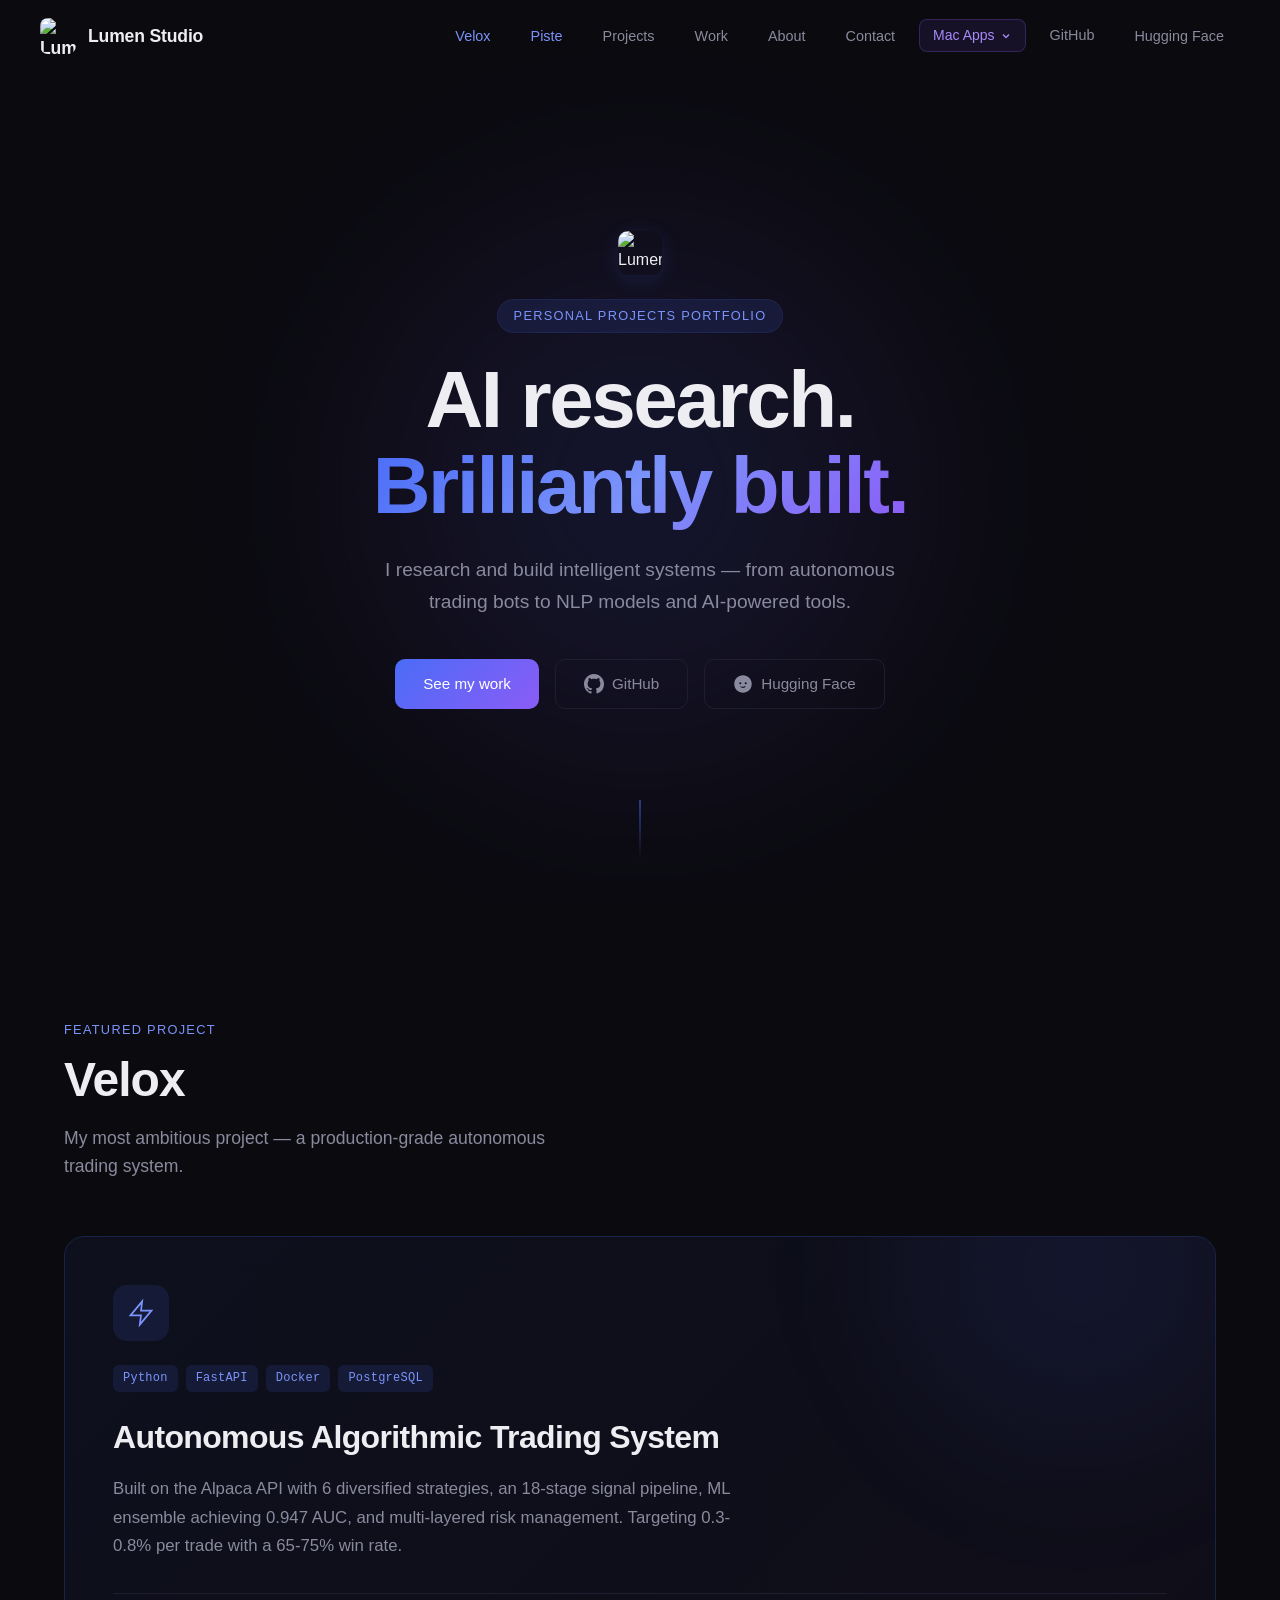
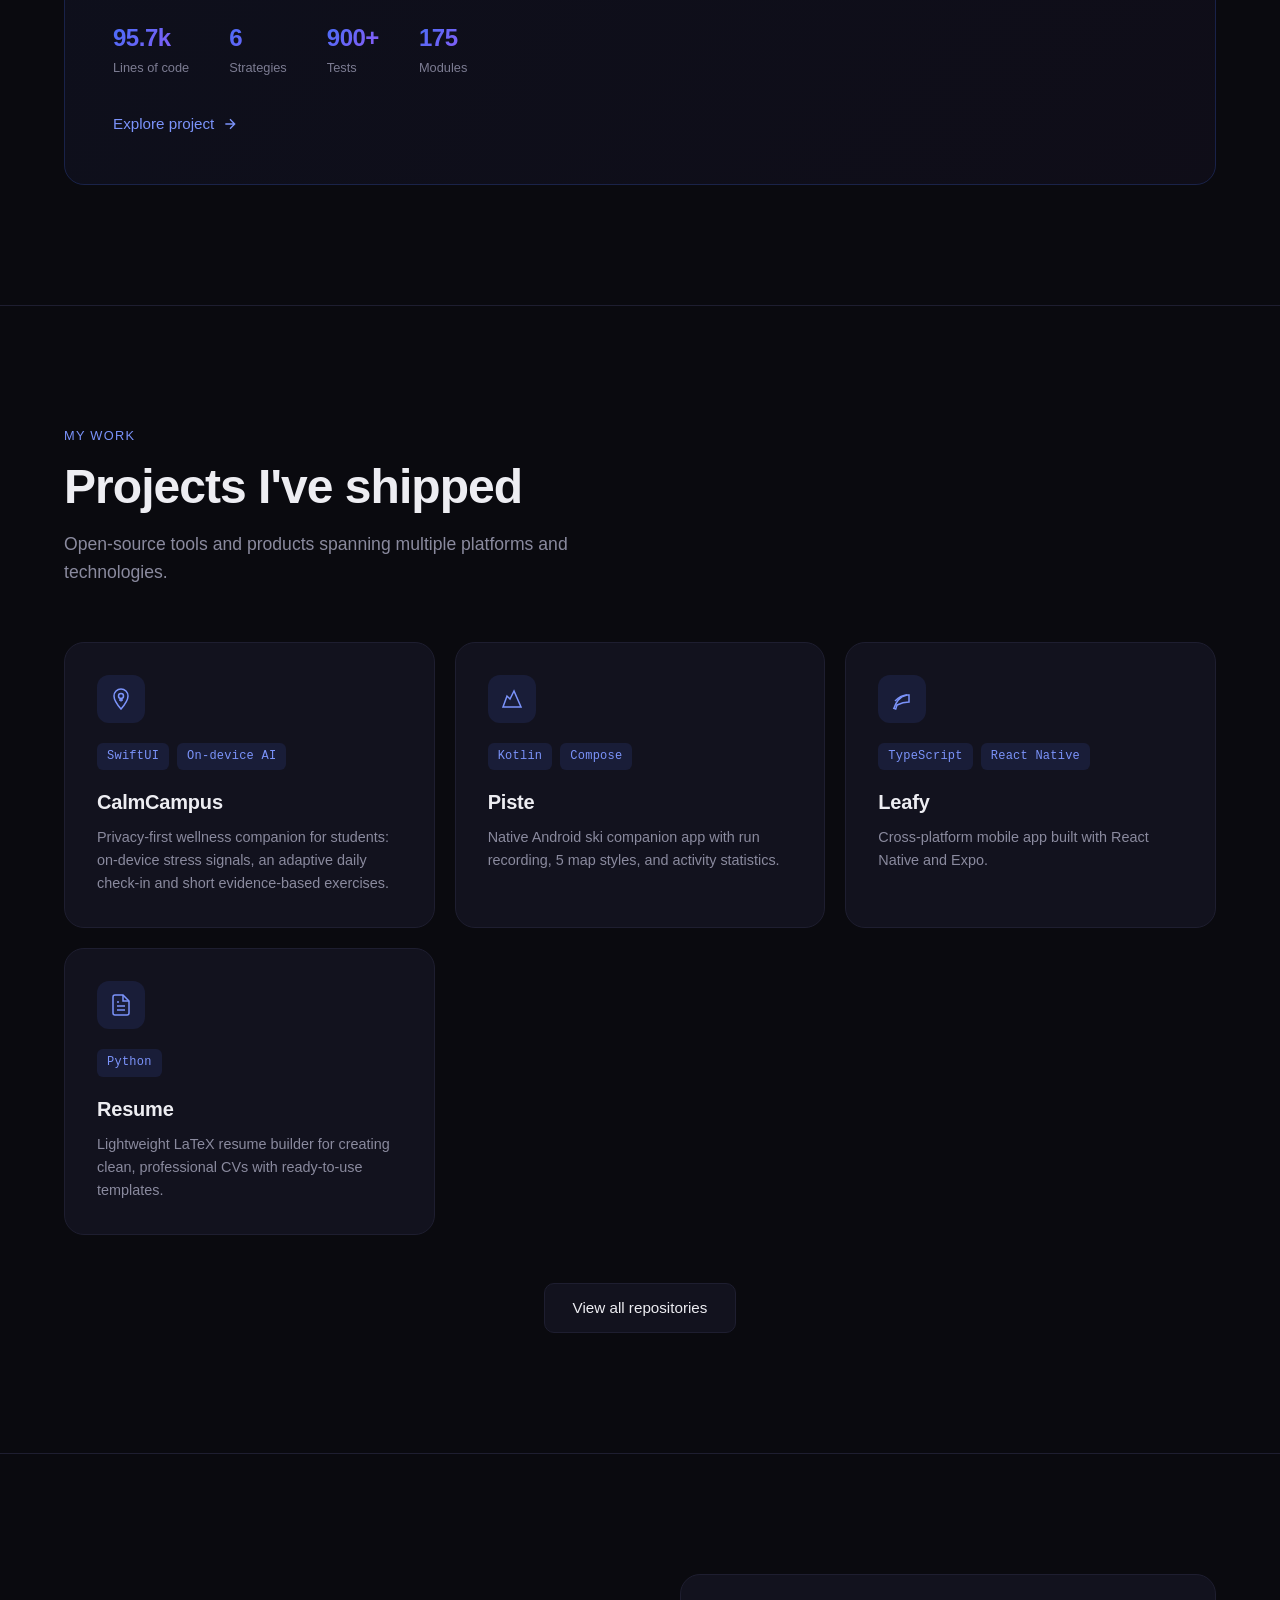
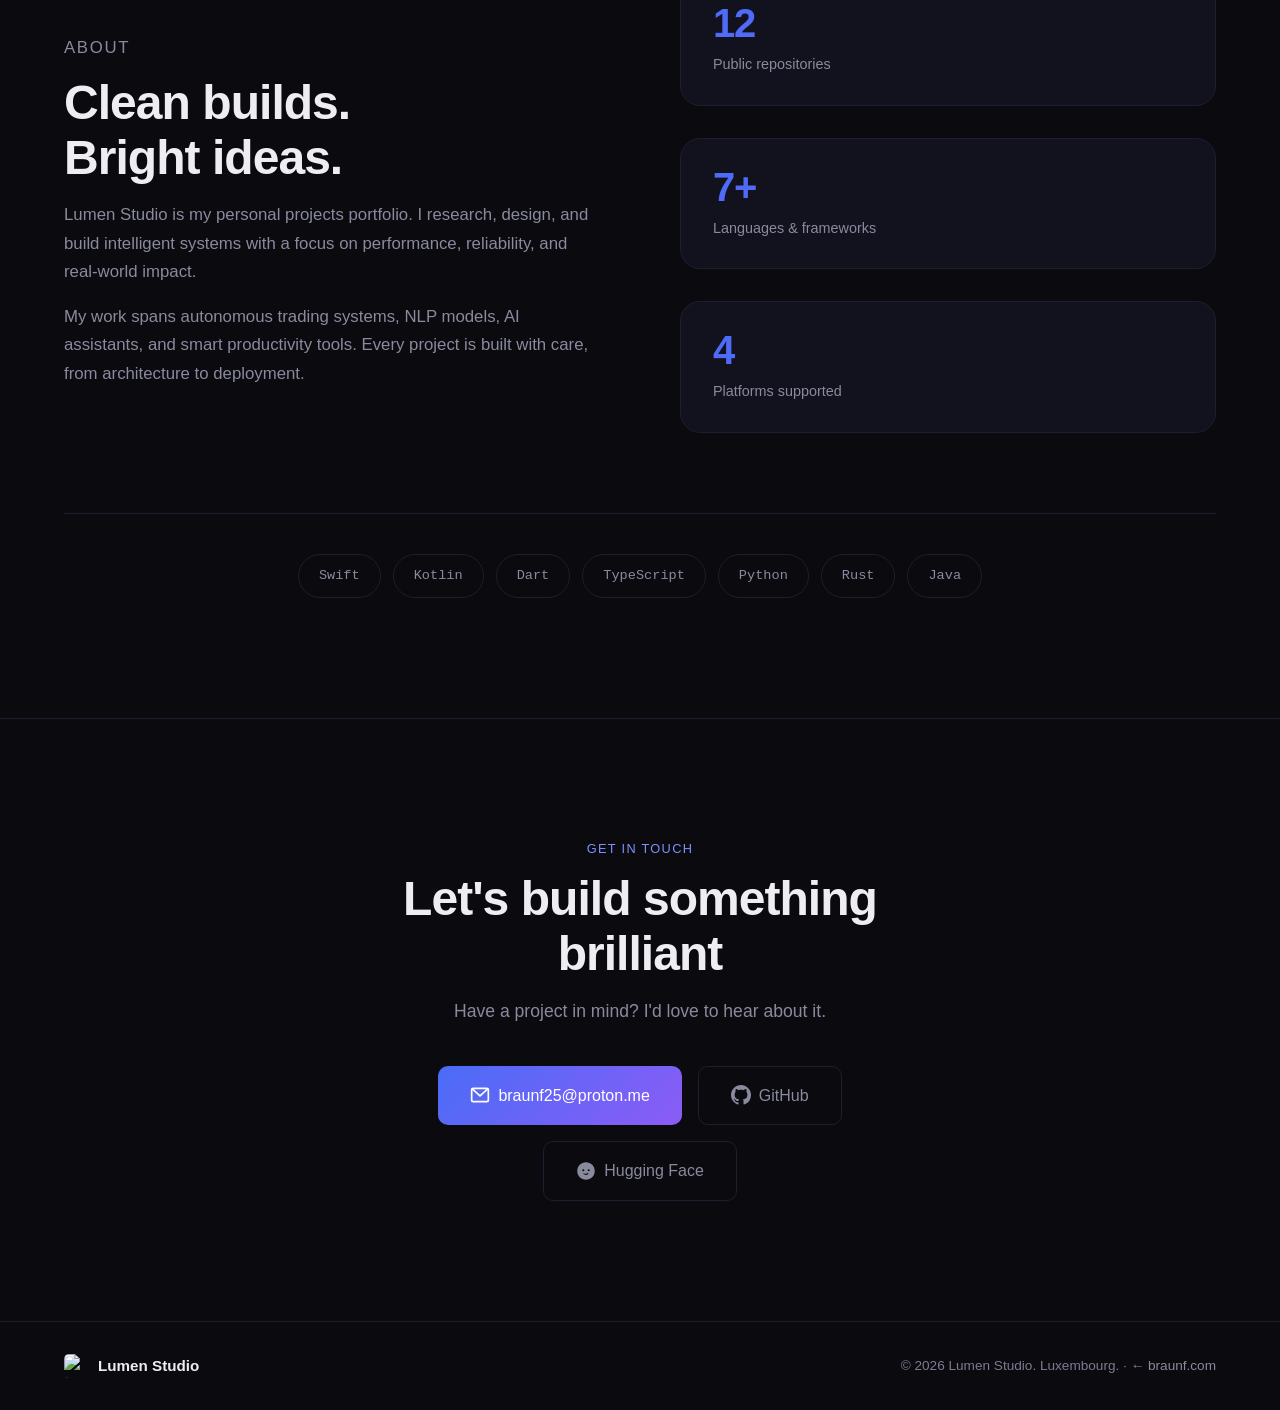
==== index.html @ fb0d4850 "Move the site to projects.braunf.com Update CNAME, canonical and Open Graph URLs, sitemap, robots an" ====
<!DOCTYPE html>
<html lang="en">
<head>
    <meta charset="UTF-8">
    <meta name="viewport" content="width=device-width, initial-scale=1.0">
    <title>Lumen Studio — AI research. Brilliantly built.</title>
    <meta name="description" content="Lumen Studio is my personal projects portfolio: intelligent systems, from autonomous trading to NLP models and AI-powered tools.">
    <meta property="og:type"        content="website">
    <meta property="og:title"       content="Lumen Studio — AI research. Brilliantly built.">
    <meta property="og:description" content="Lumen Studio is my personal projects portfolio: intelligent systems, from autonomous trading to NLP models and AI-powered tools.">
    <meta property="og:image"       content="https://projects.braunf.com/assets/og-image.png">
    <meta name="twitter:card"       content="summary_large_image">
    <meta name="twitter:title"      content="Lumen Studio — AI research. Brilliantly built.">
    <meta name="twitter:description" content="Lumen Studio is my personal projects portfolio: intelligent systems, from autonomous trading to NLP models and AI-powered tools.">
    <meta name="twitter:image"      content="https://projects.braunf.com/assets/og-image.png">
    <meta name="theme-color" content="#0a0a0f">
    <meta property="og:site_name" content="Lumen Studio">
    <meta property="og:image:alt" content="Lumen Studio: AI research. Brilliantly built.">
    <link rel="canonical" href="https://projects.braunf.com/">
    <meta property="og:url" content="https://projects.braunf.com/">
    <link rel="stylesheet" href="style.css">
    <link rel="icon" href="assets/logo.png" type="image/png">
</head>
<body>
    <nav class="nav" id="nav">
        <div class="nav-inner">
            <a href="#" class="nav-logo">
                <img src="assets/logo.png" alt="Lumen Studio" class="nav-logo-img">
                Lumen Studio
            </a>
            <button class="nav-toggle" id="nav-toggle" aria-label="Toggle menu" aria-expanded="false" aria-controls="nav-links">
                <span></span><span></span><span></span>
            </button>
            <ul class="nav-links" id="nav-links">
                <li><a href="velox.html" class="nav-velox">Velox</a></li>
                <li><a href="piste.html" class="nav-piste">Piste</a></li>
                <li><a href="projects.html" class="nav-projects">Projects</a></li>
                <li><a href="#work">Work</a></li>
                <li><a href="#about">About</a></li>
                <li><a href="#contact">Contact</a></li>
                <li class="nav-mac-wrapper">
                    <button class="nav-mac-btn" id="mac-apps-btn" aria-expanded="false">
                        Mac Apps
                        <svg viewBox="0 0 24 24" width="12" height="12" fill="none" stroke="currentColor" stroke-width="2.5"><polyline points="6 9 12 15 18 9"/></svg>
                    </button>
                    <div class="nav-mac-menu" id="mac-apps-menu">
                        <a href="https://focus.braunf.com" target="_blank" rel="noopener" class="nav-mac-item nav-mac-item-focus">⏱ FocusTimer</a>
                        <a href="https://tokn.braunf.com" target="_blank" rel="noopener" class="nav-mac-item nav-mac-item-tokn">◈ Tokn</a>
                    </div>
                </li>
                <li><a href="https://github.com/lumenworksco" target="_blank" rel="noopener" class="nav-github">GitHub</a></li>
                <li><a href="https://huggingface.co/iPwnds" target="_blank" rel="noopener">Hugging Face</a></li>
            </ul>
        </div>
    </nav>

    <header class="hero">
        <div class="hero-bg">
            <div class="hero-glow"></div>
        </div>
        <div class="hero-content">
            <img src="assets/logo.png" alt="Lumen Studio logo" class="hero-logo">
            <p class="hero-label">Personal Projects Portfolio</p>
            <h1 class="hero-title">
                AI research.<br>
                <span class="hero-accent">Brilliantly built.</span>
            </h1>
            <p class="hero-sub">I research and build intelligent systems — from autonomous trading bots to NLP models and AI-powered tools.</p>
            <div class="hero-actions">
                <a href="#work" class="btn btn-primary">See my work</a>
                <a href="https://github.com/lumenworksco" target="_blank" rel="noopener" class="btn btn-ghost">
                    <svg width="20" height="20" viewBox="0 0 24 24" fill="currentColor"><path d="M12 0C5.37 0 0 5.37 0 12c0 5.31 3.435 9.795 8.205 11.385.6.105.825-.255.825-.57 0-.285-.015-1.23-.015-2.235-3.015.555-3.795-.735-4.035-1.41-.135-.345-.72-1.41-1.23-1.695-.42-.225-1.02-.78-.015-.795.945-.015 1.62.87 1.845 1.23 1.08 1.815 2.805 1.305 3.495.99.105-.78.42-1.305.765-1.605-2.67-.3-5.46-1.335-5.46-5.925 0-1.305.465-2.385 1.23-3.225-.12-.3-.54-1.53.12-3.18 0 0 1.005-.315 3.3 1.23.96-.27 1.98-.405 3-.405s2.04.135 3 .405c2.295-1.56 3.3-1.23 3.3-1.23.66 1.65.24 2.88.12 3.18.765.84 1.23 1.905 1.23 3.225 0 4.605-2.805 5.625-5.475 5.925.435.375.81 1.095.81 2.22 0 1.605-.015 2.895-.015 3.3 0 .315.225.69.825.57A12.02 12.02 0 0024 12c0-6.63-5.37-12-12-12z"/></svg>
                    GitHub
                </a>
                <a href="https://huggingface.co/iPwnds" target="_blank" rel="noopener" class="btn btn-ghost">
                    <svg width="20" height="20" viewBox="0 0 24 24" fill="currentColor"><path d="M12 1.5C6.201 1.5 1.5 6.201 1.5 12S6.201 22.5 12 22.5 22.5 17.799 22.5 12 17.799 1.5 12 1.5zm-3.25 8.25a1.25 1.25 0 110 2.5 1.25 1.25 0 010-2.5zm6.5 0a1.25 1.25 0 110 2.5 1.25 1.25 0 010-2.5zm-6.986 5.1a.75.75 0 011.04-.208c.677.452 1.37.658 2.196.658.826 0 1.519-.206 2.196-.658a.75.75 0 01.832 1.248C13.47 16.54 12.53 16.808 12 16.808c-.53 0-1.47-.268-2.528-.966a.75.75 0 01-.208-1.04z"/></svg>
                    Hugging Face
                </a>
            </div>
        </div>
        <div class="hero-scroll">
            <div class="scroll-line"></div>
        </div>
    </header>

    <section class="spotlight" id="velox">
        <div class="container">
            <div class="section-header">
                <p class="section-label">Featured Project</p>
                <h2 class="section-title">Velox</h2>
                <p class="section-sub">My most ambitious project — a production-grade autonomous trading system.</p>
            </div>

            <a href="velox.html" class="spotlight-card">
                <div class="spotlight-card-inner">
                    <div class="spotlight-content">
                        <div class="spotlight-icon">
                            <svg viewBox="0 0 24 24" fill="none" stroke="currentColor" stroke-width="1.5"><path d="M13 2L3 14h9l-1 8 10-12h-9l1-8z"/></svg>
                        </div>
                        <div class="spotlight-meta">
                            <span class="project-tag">Python</span>
                            <span class="project-tag">FastAPI</span>
                            <span class="project-tag">Docker</span>
                            <span class="project-tag">PostgreSQL</span>
                        </div>
                        <h3>Autonomous Algorithmic Trading System</h3>
                        <p>Built on the Alpaca API with 6 diversified strategies, an 18-stage signal pipeline, ML ensemble achieving 0.947 AUC, and multi-layered risk management. Targeting 0.3-0.8% per trade with a 65-75% win rate.</p>
                        <div class="spotlight-stats">
                            <div class="spotlight-stat">
                                <span class="spotlight-stat-num">95.7k</span>
                                <span class="spotlight-stat-label">Lines of code</span>
                            </div>
                            <div class="spotlight-stat">
                                <span class="spotlight-stat-num">6</span>
                                <span class="spotlight-stat-label">Strategies</span>
                            </div>
                            <div class="spotlight-stat">
                                <span class="spotlight-stat-num">900+</span>
                                <span class="spotlight-stat-label">Tests</span>
                            </div>
                            <div class="spotlight-stat">
                                <span class="spotlight-stat-num">175</span>
                                <span class="spotlight-stat-label">Modules</span>
                            </div>
                        </div>
                        <span class="spotlight-link">
                            Explore project
                            <svg viewBox="0 0 24 24" width="16" height="16" fill="none" stroke="currentColor" stroke-width="2"><path d="M5 12h14M12 5l7 7-7 7"/></svg>
                        </span>
                    </div>
                    <div class="spotlight-glow"></div>
                </div>
            </a>
        </div>
    </section>

    <section class="work" id="work">
        <div class="container">
            <div class="section-header">
                <p class="section-label">My Work</p>
                <h2 class="section-title">Projects I've shipped</h2>
                <p class="section-sub">Open-source tools and products spanning multiple platforms and technologies.</p>
            </div>

            <div class="project-grid">
                <a href="https://github.com/lumenworksco/CalmCampus" target="_blank" rel="noopener" class="project-card">
                    <div class="project-card-inner">
                        <div class="project-icon">
                            <svg viewBox="0 0 24 24" fill="none" stroke="currentColor" stroke-width="1.5"><path d="M12 2a7 7 0 0 0-7 7c0 5 7 13 7 13s7-8 7-13a7 7 0 0 0-7-7z"/><circle cx="12" cy="9" r="2.5"/><path d="M12 11.5v3"/><path d="M10 13h4"/></svg>
                        </div>
                        <div class="project-meta">
                            <span class="project-tag">SwiftUI</span>
                            <span class="project-tag">On-device AI</span>
                        </div>
                        <h3>CalmCampus</h3>
                        <p>Privacy-first wellness companion for students: on-device stress signals, an adaptive daily check-in and short evidence-based exercises.</p>
                    </div>
                </a>

                <a href="piste.html" class="project-card">
                    <div class="project-card-inner">
                        <div class="project-icon">
                            <svg viewBox="0 0 24 24" fill="none" stroke="currentColor" stroke-width="1.5"><path d="M3 20h18L14 4l-4 8-3-3-4 11z"/></svg>
                        </div>
                        <div class="project-meta">
                            <span class="project-tag">Kotlin</span>
                            <span class="project-tag">Compose</span>
                        </div>
                        <h3>Piste</h3>
                        <p>Native Android ski companion app with run recording, 5 map styles, and activity statistics.</p>
                    </div>
                </a>

                <a href="https://github.com/iPwnds/Leafy" target="_blank" rel="noopener" class="project-card">
                    <div class="project-card-inner">
                        <div class="project-icon">
                            <svg viewBox="0 0 24 24" fill="none" stroke="currentColor" stroke-width="1.5"><path d="M17 8C8 10 5.9 16.17 3.82 21.34l1.89.66L7 18c4-2 8-3 12-3V8z"/><path d="M17 8c-4 0-8 2-12 6"/></svg>
                        </div>
                        <div class="project-meta">
                            <span class="project-tag">TypeScript</span>
                            <span class="project-tag">React Native</span>
                        </div>
                        <h3>Leafy</h3>
                        <p>Cross-platform mobile app built with React Native and Expo.</p>
                    </div>
                </a>

                <a href="https://github.com/mabushi-lab/Resume" target="_blank" rel="noopener" class="project-card">
                    <div class="project-card-inner">
                        <div class="project-icon">
                            <svg viewBox="0 0 24 24" fill="none" stroke="currentColor" stroke-width="1.5"><path d="M14 2H6a2 2 0 0 0-2 2v16a2 2 0 0 0 2 2h12a2 2 0 0 0 2-2V8z"/><polyline points="14 2 14 8 20 8"/><line x1="16" y1="13" x2="8" y2="13"/><line x1="16" y1="17" x2="8" y2="17"/><line x1="10" y1="9" x2="8" y2="9"/></svg>
                        </div>
                        <div class="project-meta">
                            <span class="project-tag">Python</span>
                        </div>
                        <h3>Resume</h3>
                        <p>Lightweight LaTeX resume builder for creating clean, professional CVs with ready-to-use templates.</p>
                    </div>
                </a>
            </div>

            <div class="work-cta">
                <a href="https://github.com/orgs/lumenworksco/repositories" target="_blank" rel="noopener" class="btn btn-secondary">View all repositories</a>
            </div>
        </div>
    </section>

    <section class="about" id="about">
        <div class="container">
            <div class="about-grid">
                <div class="about-text">
                    <p class="section-label">About</p>
                    <h2 class="section-title">Clean builds.<br>Bright ideas.</h2>
                    <p>Lumen Studio is my personal projects portfolio. I research, design, and build intelligent systems with a focus on performance, reliability, and real-world impact.</p>
                    <p>My work spans autonomous trading systems, NLP models, AI assistants, and smart productivity tools. Every project is built with care, from architecture to deployment.</p>
                </div>
                <div class="about-stats">
                    <div class="stat">
                        <span class="stat-number">12</span>
                        <span class="stat-label">Public repositories</span>
                    </div>
                    <div class="stat">
                        <span class="stat-number">7+</span>
                        <span class="stat-label">Languages & frameworks</span>
                    </div>
                    <div class="stat">
                        <span class="stat-number">4</span>
                        <span class="stat-label">Platforms supported</span>
                    </div>
                </div>
            </div>

            <div class="tech-strip">
                <div class="tech-item">Swift</div>
                <div class="tech-item">Kotlin</div>
                <div class="tech-item">Dart</div>
                <div class="tech-item">TypeScript</div>
                <div class="tech-item">Python</div>
                <div class="tech-item">Rust</div>
                <div class="tech-item">Java</div>
            </div>
        </div>
    </section>

    <section class="contact" id="contact">
        <div class="container">
            <div class="contact-inner">
                <p class="section-label">Get in touch</p>
                <h2 class="section-title">Let's build something brilliant</h2>
                <p class="contact-sub">Have a project in mind? I'd love to hear about it.</p>
                <div class="contact-links">
                    <a href="mailto:braunf25@proton.me" class="btn btn-primary btn-lg">
                        <svg width="20" height="20" viewBox="0 0 24 24" fill="none" stroke="currentColor" stroke-width="2"><rect x="2" y="4" width="20" height="16" rx="2"/><polyline points="22,4 12,13 2,4"/></svg>
                        braunf25@proton.me
                    </a>
                    <a href="https://github.com/lumenworksco" target="_blank" rel="noopener" class="btn btn-ghost btn-lg">
                        <svg width="20" height="20" viewBox="0 0 24 24" fill="currentColor"><path d="M12 0C5.37 0 0 5.37 0 12c0 5.31 3.435 9.795 8.205 11.385.6.105.825-.255.825-.57 0-.285-.015-1.23-.015-2.235-3.015.555-3.795-.735-4.035-1.41-.135-.345-.72-1.41-1.23-1.695-.42-.225-1.02-.78-.015-.795.945-.015 1.62.87 1.845 1.23 1.08 1.815 2.805 1.305 3.495.99.105-.78.42-1.305.765-1.605-2.67-.3-5.46-1.335-5.46-5.925 0-1.305.465-2.385 1.23-3.225-.12-.3-.54-1.53.12-3.18 0 0 1.005-.315 3.3 1.23.96-.27 1.98-.405 3-.405s2.04.135 3 .405c2.295-1.56 3.3-1.23 3.3-1.23.66 1.65.24 2.88.12 3.18.765.84 1.23 1.905 1.23 3.225 0 4.605-2.805 5.625-5.475 5.925.435.375.81 1.095.81 2.22 0 1.605-.015 2.895-.015 3.3 0 .315.225.69.825.57A12.02 12.02 0 0024 12c0-6.63-5.37-12-12-12z"/></svg>
                        GitHub
                    </a>
                    <a href="https://huggingface.co/iPwnds" target="_blank" rel="noopener" class="btn btn-ghost btn-lg">
                        <svg width="20" height="20" viewBox="0 0 24 24" fill="currentColor"><path d="M12 1.5C6.201 1.5 1.5 6.201 1.5 12S6.201 22.5 12 22.5 22.5 17.799 22.5 12 17.799 1.5 12 1.5zm-3.25 8.25a1.25 1.25 0 110 2.5 1.25 1.25 0 010-2.5zm6.5 0a1.25 1.25 0 110 2.5 1.25 1.25 0 010-2.5zm-6.986 5.1a.75.75 0 011.04-.208c.677.452 1.37.658 2.196.658.826 0 1.519-.206 2.196-.658a.75.75 0 01.832 1.248C13.47 16.54 12.53 16.808 12 16.808c-.53 0-1.47-.268-2.528-.966a.75.75 0 01-.208-1.04z"/></svg>
                        Hugging Face
                    </a>
                </div>
            </div>
        </div>
    </section>

    <footer class="footer">
        <div class="container">
            <div class="footer-inner">
                <div class="footer-brand">
                    <img src="assets/logo.png" alt="Lumen Studio" class="footer-logo-img">
                    Lumen Studio
                </div>
                <p class="footer-copy">&copy; 2026 Lumen Studio. Luxembourg. &middot; <a href="https://braunf.com" class="footer-hub">&larr; braunf.com</a></p>
            </div>
        </div>
    </footer>

    <script src="script.js"></script>
</body>
</html>
---- style.css ----
/* ===== Reset & Base ===== */
*, *::before, *::after {
    margin: 0;
    padding: 0;
    box-sizing: border-box;
}

:root {
    --bg: #0a0a0f;
    --bg-raised: #0f0f18;
    --bg-card: #12121e;
    --border: #1e1e30;
    --border-hover: #2e2e48;
    --text: #ededf2;
    --text-muted: #8a8a9e;
    --text-dim: #7c7c92;
    --accent: #4a6cf7;
    --accent-light: #7b93fa;
    --accent-dim: rgba(74, 108, 247, 0.12);
    --accent-glow: rgba(74, 108, 247, 0.3);
    --gradient-start: #4a6cf7;
    --gradient-end: #8b5cf6;
    --radius: 12px;
    --radius-lg: 20px;
    --font: -apple-system, BlinkMacSystemFont, 'Segoe UI', Roboto, 'Helvetica Neue', sans-serif;
    --font-mono: 'SF Mono', 'Fira Code', 'Fira Mono', Menlo, monospace;
    --max-w: 1200px;
    --transition: 0.3s cubic-bezier(0.4, 0, 0.2, 1);
}

html {
    scroll-behavior: smooth;
    -webkit-font-smoothing: antialiased;
    -moz-osx-font-smoothing: grayscale;
}

body {
    font-family: var(--font);
    background: var(--bg);
    color: var(--text);
    line-height: 1.6;
    overflow-x: hidden;
}

a {
    color: inherit;
    text-decoration: none;
}

img { max-width: 100%; display: block; }

.container {
    max-width: var(--max-w);
    margin: 0 auto;
    padding: 0 24px;
}

/* ===== Nav ===== */
.nav {
    position: fixed;
    top: 0;
    left: 0;
    right: 0;
    z-index: 100;
    padding: 0 24px;
}

.nav::before {
    content: '';
    position: absolute;
    inset: 0;
    z-index: -1;
    background: rgba(10, 10, 15, 0.88);
    backdrop-filter: blur(20px);
    -webkit-backdrop-filter: blur(20px);
    border-bottom: 1px solid var(--border);
    opacity: 0;
    transition: opacity var(--transition);
}

/* Blur lives on a pseudo-element: backdrop-filter on .nav itself would make it the
   containing block of the position:fixed mobile menu and clip the menu to 72px. */
.nav.scrolled::before,
.nav.menu-open::before {
    opacity: 1;
}

.nav-inner {
    max-width: var(--max-w);
    margin: 0 auto;
    display: flex;
    align-items: center;
    justify-content: space-between;
    height: 72px;
}

.nav-logo {
    display: flex;
    align-items: center;
    gap: 12px;
    font-weight: 600;
    font-size: 1.1rem;
    letter-spacing: -0.01em;
}

.nav-logo-img {
    width: 36px;
    height: 36px;
    border-radius: 8px;
    object-fit: cover;
}

.nav-links {
    display: flex;
    align-items: center;
    gap: 8px;
    list-style: none;
}

.nav-links a {
    padding: 8px 16px;
    border-radius: 8px;
    font-size: 0.9rem;
    color: var(--text-muted);
    transition: color var(--transition), background var(--transition);
}

.nav-links a:hover {
    color: var(--text);
    background: var(--accent-dim);
}

.nav-github {
    display: flex;
    align-items: center;
    gap: 6px;
}

.nav-toggle {
    display: none;
    flex-direction: column;
    gap: 5px;
    background: none;
    border: none;
    cursor: pointer;
    padding: 8px;
}

.nav-toggle span {
    display: block;
    width: 22px;
    height: 2px;
    background: var(--text);
    border-radius: 2px;
    transition: var(--transition);
}

/* ===== Hero ===== */
.hero {
    position: relative;
    min-height: 100vh;
    display: flex;
    align-items: center;
    justify-content: center;
    text-align: center;
    padding: 120px 24px 80px;
    overflow: hidden;
}

.hero-bg {
    position: absolute;
    inset: 0;
    z-index: 0;
}

.hero-glow {
    position: absolute;
    top: 10%;
    left: 50%;
    transform: translateX(-50%);
    width: 800px;
    height: 800px;
    background: radial-gradient(ellipse, var(--accent-glow) 0%, rgba(139, 92, 246, 0.15) 40%, transparent 70%);
    opacity: 0.5;
    filter: blur(80px);
    animation: glow-pulse 6s ease-in-out infinite alternate;
}

@keyframes glow-pulse {
    0% { opacity: 0.4; transform: translateX(-50%) scale(0.95); }
    100% { opacity: 0.6; transform: translateX(-50%) scale(1.05); }
}

.hero-content {
    position: relative;
    z-index: 1;
    max-width: 780px;
}

.hero-logo {
    width: 44px;
    height: 44px;
    border-radius: 10px;
    margin: 0 auto 24px;
    box-shadow: 0 4px 20px rgba(74, 108, 247, 0.15);
}

.hero-label {
    display: inline-block;
    font-size: 0.8rem;
    font-weight: 500;
    letter-spacing: 0.1em;
    text-transform: uppercase;
    color: var(--accent-light);
    margin-bottom: 24px;
    padding: 6px 16px;
    border: 1px solid var(--accent-dim);
    border-radius: 100px;
    background: var(--accent-dim);
}

.hero-title {
    font-size: clamp(2.8rem, 7vw, 5rem);
    font-weight: 700;
    line-height: 1.08;
    letter-spacing: -0.03em;
    margin-bottom: 24px;
}

.hero-accent {
    background: linear-gradient(135deg, var(--gradient-start), var(--accent-light), var(--gradient-end));
    -webkit-background-clip: text;
    -webkit-text-fill-color: transparent;
    background-clip: text;
}

.hero-sub {
    font-size: 1.2rem;
    color: var(--text-muted);
    max-width: 540px;
    margin: 0 auto 40px;
    line-height: 1.7;
}

.hero-actions {
    display: flex;
    gap: 16px;
    justify-content: center;
    flex-wrap: wrap;
}

.hero-scroll {
    position: absolute;
    bottom: 40px;
    left: 50%;
    transform: translateX(-50%);
    z-index: 1;
}

.scroll-line {
    width: 1px;
    height: 60px;
    background: linear-gradient(to bottom, var(--accent), transparent);
    animation: scroll-hint 2s ease-in-out infinite;
}

@keyframes scroll-hint {
    0%, 100% { opacity: 0.3; transform: scaleY(0.6); transform-origin: top; }
    50% { opacity: 1; transform: scaleY(1); transform-origin: top; }
}

/* ===== Buttons ===== */
.btn {
    display: inline-flex;
    align-items: center;
    gap: 8px;
    padding: 12px 28px;
    border-radius: 10px;
    font-size: 0.95rem;
    font-weight: 500;
    font-family: var(--font);
    cursor: pointer;
    transition: all var(--transition);
    border: none;
    white-space: nowrap;
}

.btn-primary {
    background: linear-gradient(135deg, var(--gradient-start), var(--gradient-end));
    color: #fff;
}

.btn-primary:hover {
    box-shadow: 0 4px 30px var(--accent-glow);
    transform: translateY(-1px);
    filter: brightness(1.1);
}

.btn-secondary {
    background: var(--bg-card);
    color: var(--text);
    border: 1px solid var(--border);
}

.btn-secondary:hover {
    border-color: var(--border-hover);
    background: var(--bg-raised);
    transform: translateY(-1px);
}

.btn-ghost {
    background: transparent;
    color: var(--text-muted);
    border: 1px solid var(--border);
}

.btn-ghost:hover {
    color: var(--text);
    border-color: var(--border-hover);
    background: var(--accent-dim);
}

.btn-lg {
    padding: 16px 32px;
    font-size: 1rem;
}

/* ===== Sections ===== */
.section-label {
    font-size: 0.8rem;
    font-weight: 500;
    letter-spacing: 0.1em;
    text-transform: uppercase;
    color: var(--accent-light);
    margin-bottom: 12px;
}

.section-title {
    font-size: clamp(2rem, 4vw, 3rem);
    font-weight: 700;
    letter-spacing: -0.02em;
    line-height: 1.15;
    margin-bottom: 16px;
}

.section-sub {
    font-size: 1.1rem;
    color: var(--text-muted);
    max-width: 520px;
}

.section-header {
    margin-bottom: 56px;
}

/* ===== Work ===== */
.work {
    padding: 120px 0;
}

.project-grid {
    display: grid;
    grid-template-columns: repeat(3, 1fr);
    gap: 20px;
}

.project-card {
    display: block;
    border-radius: var(--radius-lg);
    border: 1px solid var(--border);
    background: var(--bg-card);
    overflow: hidden;
    transition: all var(--transition);
}

.project-card:hover {
    border-color: var(--border-hover);
    transform: translateY(-4px);
    box-shadow: 0 20px 60px rgba(0, 0, 0, 0.4), 0 0 40px rgba(74, 108, 247, 0.06);
}

.project-card-inner {
    padding: 32px;
    height: 100%;
    display: flex;
    flex-direction: column;
}

.project-icon {
    width: 48px;
    height: 48px;
    border-radius: 12px;
    background: var(--accent-dim);
    display: flex;
    align-items: center;
    justify-content: center;
    margin-bottom: 20px;
    color: var(--accent-light);
}

.project-icon svg {
    width: 24px;
    height: 24px;
}

.project-meta {
    display: flex;
    gap: 8px;
    margin-bottom: 16px;
    flex-wrap: wrap;
}

.project-tag {
    font-size: 0.75rem;
    font-family: var(--font-mono);
    padding: 4px 10px;
    border-radius: 6px;
    background: var(--accent-dim);
    color: var(--accent-light);
    letter-spacing: 0.02em;
}

.project-card h3 {
    font-size: 1.25rem;
    font-weight: 600;
    margin-bottom: 8px;
    letter-spacing: -0.01em;
}

.project-card p {
    font-size: 0.9rem;
    color: var(--text-muted);
    line-height: 1.6;
}

.work-cta {
    text-align: center;
    margin-top: 48px;
}

/* ===== About ===== */
.about {
    padding: 120px 0;
    border-top: 1px solid var(--border);
}

.about-grid {
    display: grid;
    grid-template-columns: 1fr 1fr;
    gap: 80px;
    align-items: center;
    margin-bottom: 80px;
}

.about-text p {
    color: var(--text-muted);
    margin-top: 16px;
    font-size: 1.05rem;
    line-height: 1.7;
}

.about-stats {
    display: flex;
    flex-direction: column;
    gap: 32px;
}

.stat {
    padding: 28px 32px;
    border-radius: var(--radius-lg);
    border: 1px solid var(--border);
    background: var(--bg-card);
}

.stat-number {
    display: block;
    font-size: 2.5rem;
    font-weight: 700;
    letter-spacing: -0.03em;
    background: linear-gradient(135deg, var(--gradient-start), var(--gradient-end));
    -webkit-background-clip: text;
    -webkit-text-fill-color: transparent;
    background-clip: text;
    line-height: 1;
    margin-bottom: 8px;
}

.stat-label {
    font-size: 0.9rem;
    color: var(--text-muted);
}

.tech-strip {
    display: flex;
    flex-wrap: wrap;
    gap: 12px;
    justify-content: center;
    padding-top: 40px;
    border-top: 1px solid var(--border);
}

.tech-item {
    font-family: var(--font-mono);
    font-size: 0.85rem;
    padding: 10px 20px;
    border-radius: 100px;
    border: 1px solid var(--border);
    color: var(--text-muted);
    transition: all var(--transition);
}

.tech-item:hover {
    border-color: var(--accent);
    color: var(--accent-light);
    background: var(--accent-dim);
}

/* ===== Contact ===== */
.contact {
    padding: 120px 0;
    border-top: 1px solid var(--border);
}

.contact-inner {
    text-align: center;
    max-width: 600px;
    margin: 0 auto;
}

.contact-sub {
    font-size: 1.1rem;
    color: var(--text-muted);
    margin-bottom: 40px;
}

.contact-links {
    display: flex;
    gap: 16px;
    justify-content: center;
    flex-wrap: wrap;
}

/* ===== Footer ===== */
.footer {
    padding: 32px 0;
    border-top: 1px solid var(--border);
}

.footer-inner {
    display: flex;
    align-items: center;
    justify-content: space-between;
}

.footer-brand {
    display: flex;
    align-items: center;
    gap: 10px;
    font-weight: 600;
    font-size: 0.95rem;
}

.footer-logo-img {
    width: 24px;
    height: 24px;
    border-radius: 5px;
    object-fit: cover;
}

.footer-copy {
    font-size: 0.85rem;
    color: var(--text-dim);
}

/* ===== Spotlight Section ===== */
.spotlight {
    padding: 120px 0;
    border-bottom: 1px solid var(--border);
}

.spotlight-card {
    display: block;
    position: relative;
    border-radius: var(--radius-lg);
    border: 1px solid rgba(74, 108, 247, 0.25);
    overflow: hidden;
    transition: all var(--transition);
}

.spotlight-card:hover {
    border-color: rgba(74, 108, 247, 0.4);
    transform: translateY(-4px);
    box-shadow: 0 24px 80px rgba(0, 0, 0, 0.4), 0 0 80px rgba(74, 108, 247, 0.08);
}

.spotlight-card-inner {
    position: relative;
    background: linear-gradient(135deg, rgba(74, 108, 247, 0.06), rgba(139, 92, 246, 0.04));
}

.spotlight-content {
    position: relative;
    z-index: 1;
    padding: 48px;
}

.spotlight-glow {
    position: absolute;
    top: -40%;
    right: -10%;
    width: 500px;
    height: 500px;
    background: radial-gradient(ellipse, rgba(74, 108, 247, 0.12) 0%, transparent 70%);
    filter: blur(60px);
    pointer-events: none;
}

.spotlight-icon {
    width: 56px;
    min-width: 56px;
    height: 56px;
    min-height: 56px;
    border-radius: 14px;
    background: var(--accent-dim);
    display: flex;
    align-items: center;
    justify-content: center;
    margin-bottom: 24px;
    color: var(--accent-light);
    overflow: hidden;
}

.spotlight-icon svg {
    width: 28px;
    min-width: 28px;
    height: 28px;
    min-height: 28px;
    flex-shrink: 0;
}

.spotlight-meta {
    display: flex;
    gap: 8px;
    margin-bottom: 20px;
    flex-wrap: wrap;
}

.spotlight-card h3 {
    font-size: clamp(1.5rem, 3vw, 2rem);
    font-weight: 700;
    letter-spacing: -0.02em;
    margin-bottom: 12px;
}

.spotlight-card p {
    font-size: 1.05rem;
    color: var(--text-muted);
    line-height: 1.7;
    max-width: 640px;
}

.spotlight-stats {
    display: flex;
    gap: 40px;
    margin-top: 32px;
    padding-top: 32px;
    border-top: 1px solid var(--border);
    flex-wrap: wrap;
}

.spotlight-stat-num {
    display: block;
    font-size: 1.5rem;
    font-weight: 700;
    letter-spacing: -0.02em;
    background: linear-gradient(135deg, var(--gradient-start), var(--gradient-end));
    -webkit-background-clip: text;
    -webkit-text-fill-color: transparent;
    background-clip: text;
    line-height: 1;
    margin-bottom: 4px;
}

.spotlight-stat-label {
    font-size: 0.8rem;
    color: var(--text-dim);
}

.spotlight-link {
    display: inline-flex;
    align-items: center;
    gap: 8px;
    margin-top: 32px;
    font-size: 0.95rem;
    font-weight: 500;
    color: var(--accent-light);
    transition: gap var(--transition);
}

.spotlight-card:hover .spotlight-link {
    gap: 12px;
}

.nav-velox {
    color: var(--accent-light) !important;
    font-weight: 500;
}

.nav-piste {
    color: var(--accent-light) !important;
    font-weight: 500;
}

/* ===== Project Detail Page ===== */
.project-hero {
    position: relative;
    padding: 160px 0 80px;
    overflow: hidden;
}

.project-hero-bg {
    position: absolute;
    inset: 0;
    z-index: 0;
}

.project-hero-glow {
    position: absolute;
    top: -20%;
    left: 50%;
    transform: translateX(-50%);
    width: 800px;
    height: 600px;
    background: radial-gradient(ellipse, var(--accent-glow) 0%, rgba(139, 92, 246, 0.15) 40%, transparent 70%);
    opacity: 0.4;
    filter: blur(80px);
}

.back-link {
    display: inline-flex;
    align-items: center;
    gap: 8px;
    font-size: 0.9rem;
    color: var(--text-muted);
    margin-bottom: 48px;
    transition: color var(--transition);
    position: relative;
    z-index: 1;
}

.back-link:hover {
    color: var(--accent-light);
}

.project-hero-content {
    position: relative;
    z-index: 1;
    max-width: 700px;
}

.project-hero-icon {
    width: 64px;
    height: 64px;
    border-radius: 16px;
    background: var(--accent-dim);
    display: flex;
    align-items: center;
    justify-content: center;
    margin-bottom: 24px;
    color: var(--accent-light);
}

.project-hero-icon svg {
    width: 32px;
    height: 32px;
}

.project-hero-meta {
    display: flex;
    gap: 8px;
    margin-bottom: 20px;
    flex-wrap: wrap;
}

.project-hero-title {
    font-size: clamp(2.5rem, 6vw, 4rem);
    font-weight: 700;
    letter-spacing: -0.03em;
    line-height: 1.1;
    margin-bottom: 20px;
}

.project-hero-sub {
    font-size: 1.15rem;
    color: var(--text-muted);
    line-height: 1.7;
    margin-bottom: 32px;
    max-width: 600px;
}

/* Project Stats */
.project-stats-section {
    padding: 60px 0;
    border-top: 1px solid var(--border);
    border-bottom: 1px solid var(--border);
}

.project-stats-grid {
    display: grid;
    grid-template-columns: repeat(4, 1fr);
    gap: 24px;
}

.project-stat {
    text-align: center;
    padding: 24px;
}

.project-stat-number {
    display: block;
    font-size: 2.2rem;
    font-weight: 700;
    letter-spacing: -0.03em;
    background: linear-gradient(135deg, var(--gradient-start), var(--gradient-end));
    -webkit-background-clip: text;
    -webkit-text-fill-color: transparent;
    background-clip: text;
    line-height: 1;
    margin-bottom: 8px;
}

.project-stat-label {
    font-size: 0.85rem;
    color: var(--text-muted);
}

/* Detail Sections */
.project-detail {
    padding: 80px 0;
}

.detail-section {
    margin-bottom: 96px;
}

.detail-section:last-child {
    margin-bottom: 0;
}

/* Strategy Grid */
.strategy-grid {
    display: grid;
    grid-template-columns: repeat(3, 1fr);
    gap: 20px;
}

.strategy-card {
    padding: 28px;
    border-radius: var(--radius-lg);
    border: 1px solid var(--border);
    background: var(--bg-card);
    transition: all var(--transition);
}

.strategy-card:hover {
    border-color: var(--border-hover);
    transform: translateY(-2px);
}

.strategy-alloc {
    display: inline-block;
    font-size: 0.8rem;
    font-weight: 600;
    font-family: var(--font-mono);
    padding: 4px 10px;
    border-radius: 6px;
    background: var(--accent-dim);
    color: var(--accent-light);
    margin-bottom: 16px;
}

.strategy-card h3 {
    font-size: 1.1rem;
    font-weight: 600;
    margin-bottom: 8px;
    letter-spacing: -0.01em;
}

.strategy-card p {
    font-size: 0.88rem;
    color: var(--text-muted);
    line-height: 1.6;
}

/* Feature Grid */
.feature-grid {
    display: grid;
    grid-template-columns: repeat(3, 1fr);
    gap: 20px;
}

.feature-card {
    padding: 28px;
    border-radius: var(--radius-lg);
    border: 1px solid var(--border);
    background: var(--bg-card);
    transition: all var(--transition);
}

.feature-card:hover {
    border-color: var(--border-hover);
    transform: translateY(-2px);
}

.feature-icon {
    width: 44px;
    height: 44px;
    border-radius: 10px;
    background: var(--accent-dim);
    display: flex;
    align-items: center;
    justify-content: center;
    margin-bottom: 16px;
    color: var(--accent-light);
}

.feature-icon svg {
    width: 22px;
    height: 22px;
}

.feature-card h3 {
    font-size: 1.05rem;
    font-weight: 600;
    margin-bottom: 8px;
    letter-spacing: -0.01em;
}

.feature-card p {
    font-size: 0.88rem;
    color: var(--text-muted);
    line-height: 1.6;
}

/* ML Grid */
.ml-grid {
    display: grid;
    grid-template-columns: repeat(3, 1fr);
    gap: 20px;
}

.ml-card {
    padding: 32px;
    border-radius: var(--radius-lg);
    border: 1px solid var(--border);
    background: var(--bg-card);
    transition: all var(--transition);
}

.ml-card:hover {
    border-color: var(--border-hover);
    transform: translateY(-2px);
}

.ml-card h3 {
    font-size: 1.1rem;
    font-weight: 600;
    margin-bottom: 10px;
    letter-spacing: -0.01em;
}

.ml-card p {
    font-size: 0.9rem;
    color: var(--text-muted);
    line-height: 1.6;
}

/* Tech Detail Grid */
.tech-detail-grid {
    display: grid;
    grid-template-columns: repeat(2, 1fr);
    gap: 20px;
}

.tech-detail-card {
    padding: 28px;
    border-radius: var(--radius-lg);
    border: 1px solid var(--border);
    background: var(--bg-card);
}

.tech-detail-card h4 {
    font-size: 0.8rem;
    font-weight: 500;
    letter-spacing: 0.1em;
    text-transform: uppercase;
    color: var(--accent-light);
    margin-bottom: 16px;
}

.tech-tags {
    display: flex;
    flex-wrap: wrap;
    gap: 8px;
}

.arch-list {
    list-style: none;
    display: flex;
    flex-direction: column;
    gap: 10px;
}

.arch-list li {
    font-size: 0.9rem;
    color: var(--text-muted);
    padding-left: 16px;
    position: relative;
}

.arch-list li::before {
    content: '';
    position: absolute;
    left: 0;
    top: 8px;
    width: 5px;
    height: 5px;
    border-radius: 50%;
    background: var(--accent);
}

/* Project CTA */
.project-cta {
    padding: 120px 0;
    border-top: 1px solid var(--border);
}

/* ===== Mac Apps nav dropdown ===== */
.nav-mac-wrapper {
    position: relative;
}

.nav-mac-btn {
    -webkit-appearance: none;
    appearance: none;
    display: inline-flex;
    align-items: center;
    gap: 5px;
    padding: 5px 13px;
    border-radius: 8px;
    background: rgba(139, 92, 246, 0.1);
    border: 1px solid rgba(139, 92, 246, 0.25);
    color: #a78bfa;
    font-size: 0.875rem;
    font-weight: 500;
    font-family: var(--font);
    line-height: 1.5;
    cursor: pointer;
    outline: none;
    transition: background var(--transition), border-color var(--transition), color var(--transition);
}
.nav-mac-btn:hover,
.nav-mac-btn.open {
    background: rgba(139, 92, 246, 0.18);
    border-color: rgba(139, 92, 246, 0.45);
    color: #c4b5fd;
}
.nav-mac-btn svg {
    flex-shrink: 0;
    transition: transform var(--transition);
}
.nav-mac-btn.open svg {
    transform: rotate(180deg);
}

.nav-mac-menu {
    position: absolute;
    top: calc(100% + 8px);
    right: 0;
    min-width: 170px;
    background: var(--bg-card);
    border: 1px solid var(--border);
    border-radius: 10px;
    padding: 6px;
    z-index: 300;
    flex-direction: column;
    gap: 2px;
    box-shadow: 0 8px 32px rgba(0, 0, 0, 0.5);
    opacity: 0;
    pointer-events: none;
    visibility: hidden;
    transform: translateY(-6px);
    transition: opacity 0.15s ease, transform 0.15s ease, visibility 0.15s;
    display: flex;
}
.nav-mac-menu.open {
    opacity: 1;
    pointer-events: auto;
    visibility: visible;
    transform: translateY(0);
}

.nav-links .nav-mac-item {
    display: flex;
    align-items: center;
    gap: 8px;
    padding: 8px 12px;
    border-radius: 7px;
    font-size: 0.875rem;
    font-weight: 500;
    text-decoration: none;
    border: 1px solid transparent;
    transition: background var(--transition), border-color var(--transition), color var(--transition);
}
.nav-links .nav-mac-item-focus {
    color: #ff6b60;
}
.nav-links .nav-mac-item-focus:hover {
    background: rgba(255, 59, 48, 0.1);
    border-color: rgba(255, 59, 48, 0.2);
    color: #ff8a82;
}
.nav-links .nav-mac-item-tokn {
    color: #38bdf8;
}
.nav-links .nav-mac-item-tokn:hover {
    background: rgba(14, 165, 233, 0.1);
    border-color: rgba(14, 165, 233, 0.2);
    color: #7dd3fc;
}

/* ===== Animations ===== */
.fade-in {
    opacity: 0;
    transform: translateY(24px);
    transition: opacity 0.6s ease, transform 0.6s ease;
}

.fade-in.visible {
    opacity: 1;
    transform: translateY(0);
}

/* ===== Responsive ===== */
@media (max-width: 900px) {
    .project-grid {
        grid-template-columns: repeat(2, 1fr);
    }

    .about-grid {
        grid-template-columns: 1fr;
        gap: 48px;
    }

    .project-stats-grid {
        grid-template-columns: repeat(2, 1fr);
    }

    .strategy-grid,
    .feature-grid,
    .ml-grid {
        grid-template-columns: repeat(2, 1fr);
    }

    .tech-detail-grid {
        grid-template-columns: 1fr;
    }
}

/* Nine nav items overflow well before phone width, so collapse to the slide-out menu earlier */
@media (max-width: 1180px) {
    .nav-links {
        position: fixed;
        top: 0;
        right: 0;
        bottom: 0;
        width: min(300px, 86vw);
        background: var(--bg-raised);
        border-left: 1px solid var(--border);
        flex-direction: column;
        padding: 80px 24px 24px;
        gap: 4px;
        transform: translateX(100%);
        /* visibility keeps the off-screen links out of the tab order while closed */
        visibility: hidden;
        transition: transform var(--transition), visibility 0s linear 0.3s;
        z-index: 99;
    }

    .nav-links.open {
        transform: translateX(0);
        visibility: visible;
        transition: transform var(--transition);
    }

    .nav-links a {
        padding: 14px 16px;
        font-size: 1rem;
    }

    .nav-toggle {
        display: flex;
        z-index: 101;
    }

    .nav-toggle.active span:nth-child(1) {
        transform: rotate(45deg) translate(5px, 5px);
    }
    .nav-toggle.active span:nth-child(2) {
        opacity: 0;
    }
    .nav-toggle.active span:nth-child(3) {
        transform: rotate(-45deg) translate(5px, -5px);
    }

    .nav-mac-wrapper {
        display: flex;
        flex-direction: column;
        align-items: stretch;
    }

    .nav-mac-btn {
        justify-content: space-between;
        padding: 12px 16px;
        font-size: 1rem;
    }

    .nav-mac-menu {
        position: static;
        display: none;
        opacity: 1;
        visibility: visible;
        transform: none;
        pointer-events: auto;
        box-shadow: none;
        margin-top: 4px;
    }

    .nav-mac-menu.open {
        display: flex;
    }
}

@media (max-width: 640px) {
    .project-grid {
        grid-template-columns: 1fr;
    }

    .project-stats-grid,
    .strategy-grid,
    .feature-grid,
    .ml-grid {
        grid-template-columns: 1fr;
    }

    .spotlight-content {
        padding: 28px;
    }

    .spotlight-stats {
        gap: 24px;
    }

    .project-hero {
        padding: 120px 0 60px;
    }

    .project-hero-title {
        font-size: 2.2rem;
    }

    .hero {
        padding: 100px 20px 60px;
    }

    .hero-logo {
        width: 40px;
        height: 40px;
        border-radius: 9px;
    }

    .hero-title {
        font-size: 2.4rem;
    }

    .hero-sub {
        font-size: 1.05rem;
    }

    .hero-actions {
        flex-direction: column;
        align-items: center;
    }

    .footer-inner {
        flex-direction: column;
        gap: 12px;
        text-align: center;
    }

    .contact-links {
        flex-direction: column;
        align-items: center;
    }
}

/* ===== Focus ===== */
a:focus-visible,
button:focus-visible {
    outline: 2px solid var(--accent-light);
    outline-offset: 3px;
    border-radius: 6px;
}

.nav-mac-btn:focus-visible {
    outline: 2px solid var(--accent-light);
}

/* ===== Reduced motion ===== */
@media (prefers-reduced-motion: reduce) {
    *, *::before, *::after {
        animation-duration: 0.01ms !important;
        animation-iteration-count: 1 !important;
        transition-duration: 0.01ms !important;
        scroll-behavior: auto !important;
    }
    .fade-in { opacity: 1; transform: none; }
}

.footer-hub {
    color: var(--text-muted);
    transition: color var(--transition);
}

.footer-hub:hover {
    color: var(--accent-light);
}
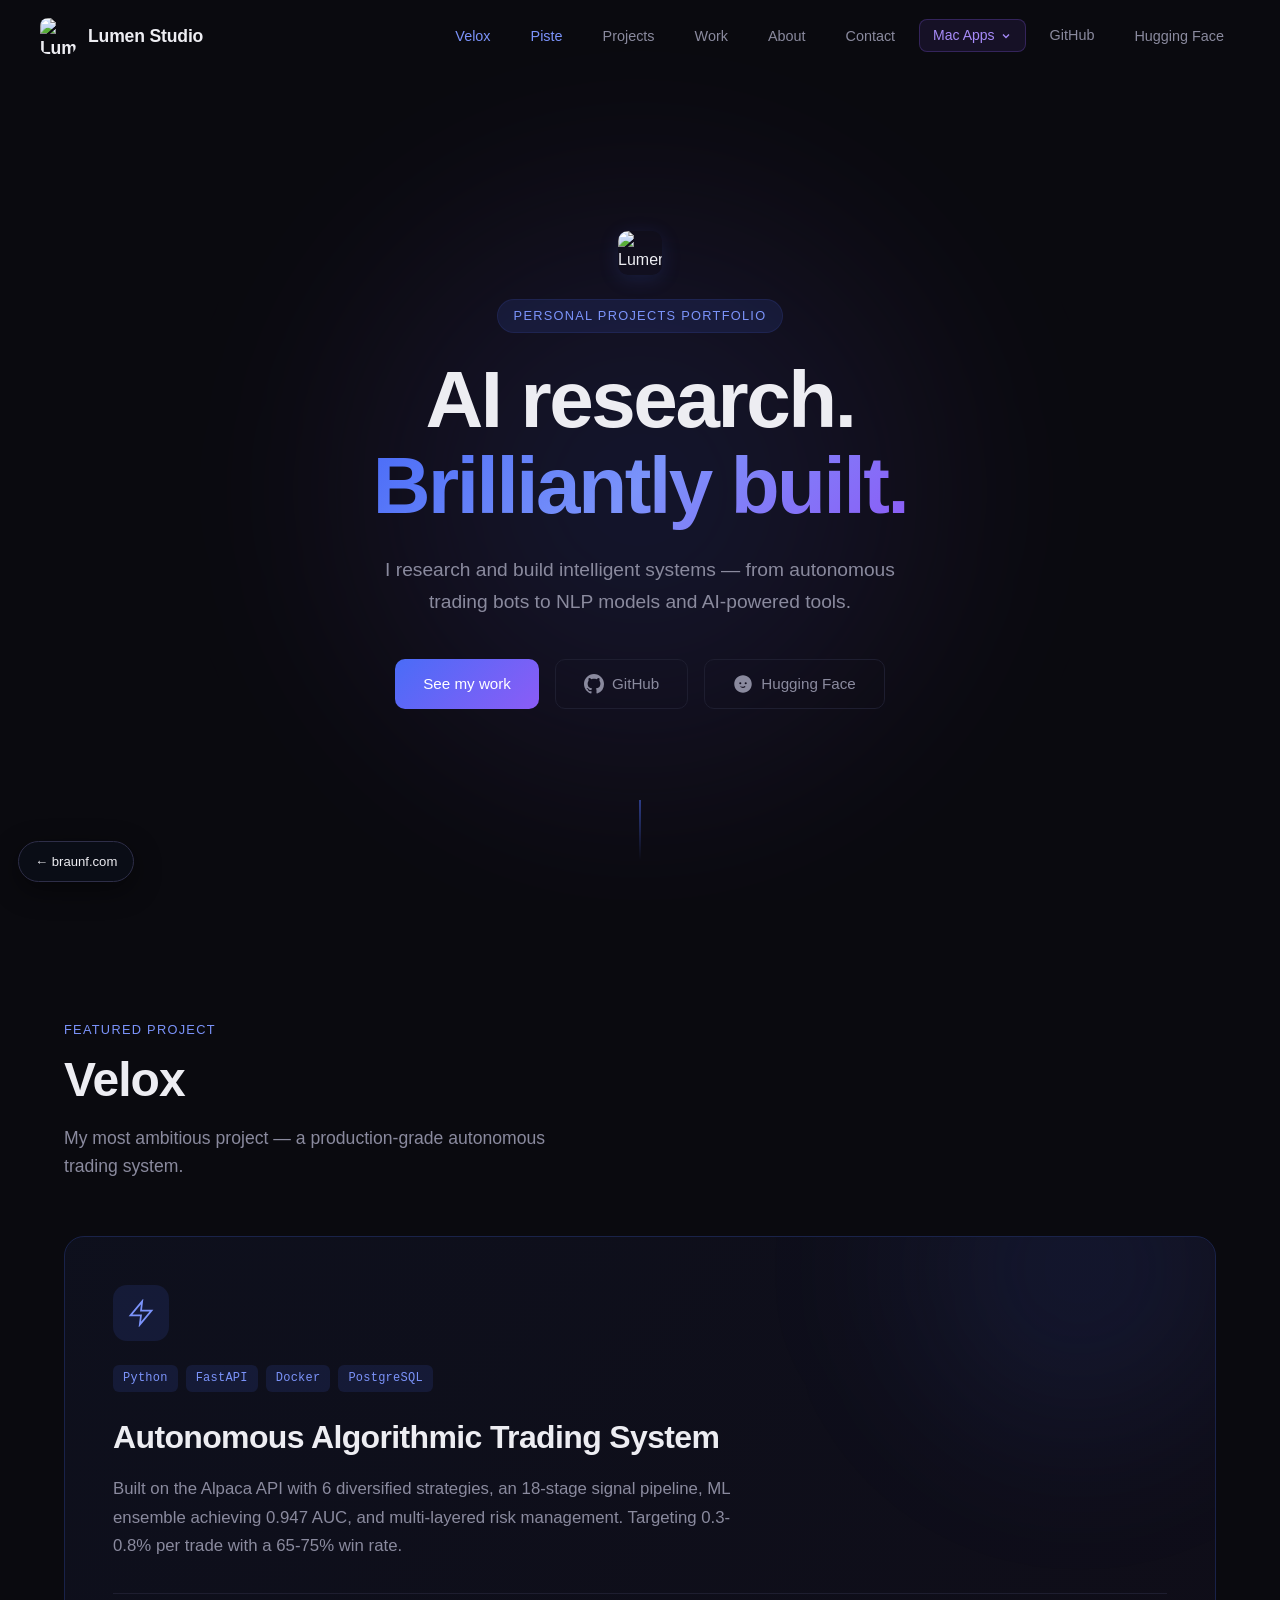
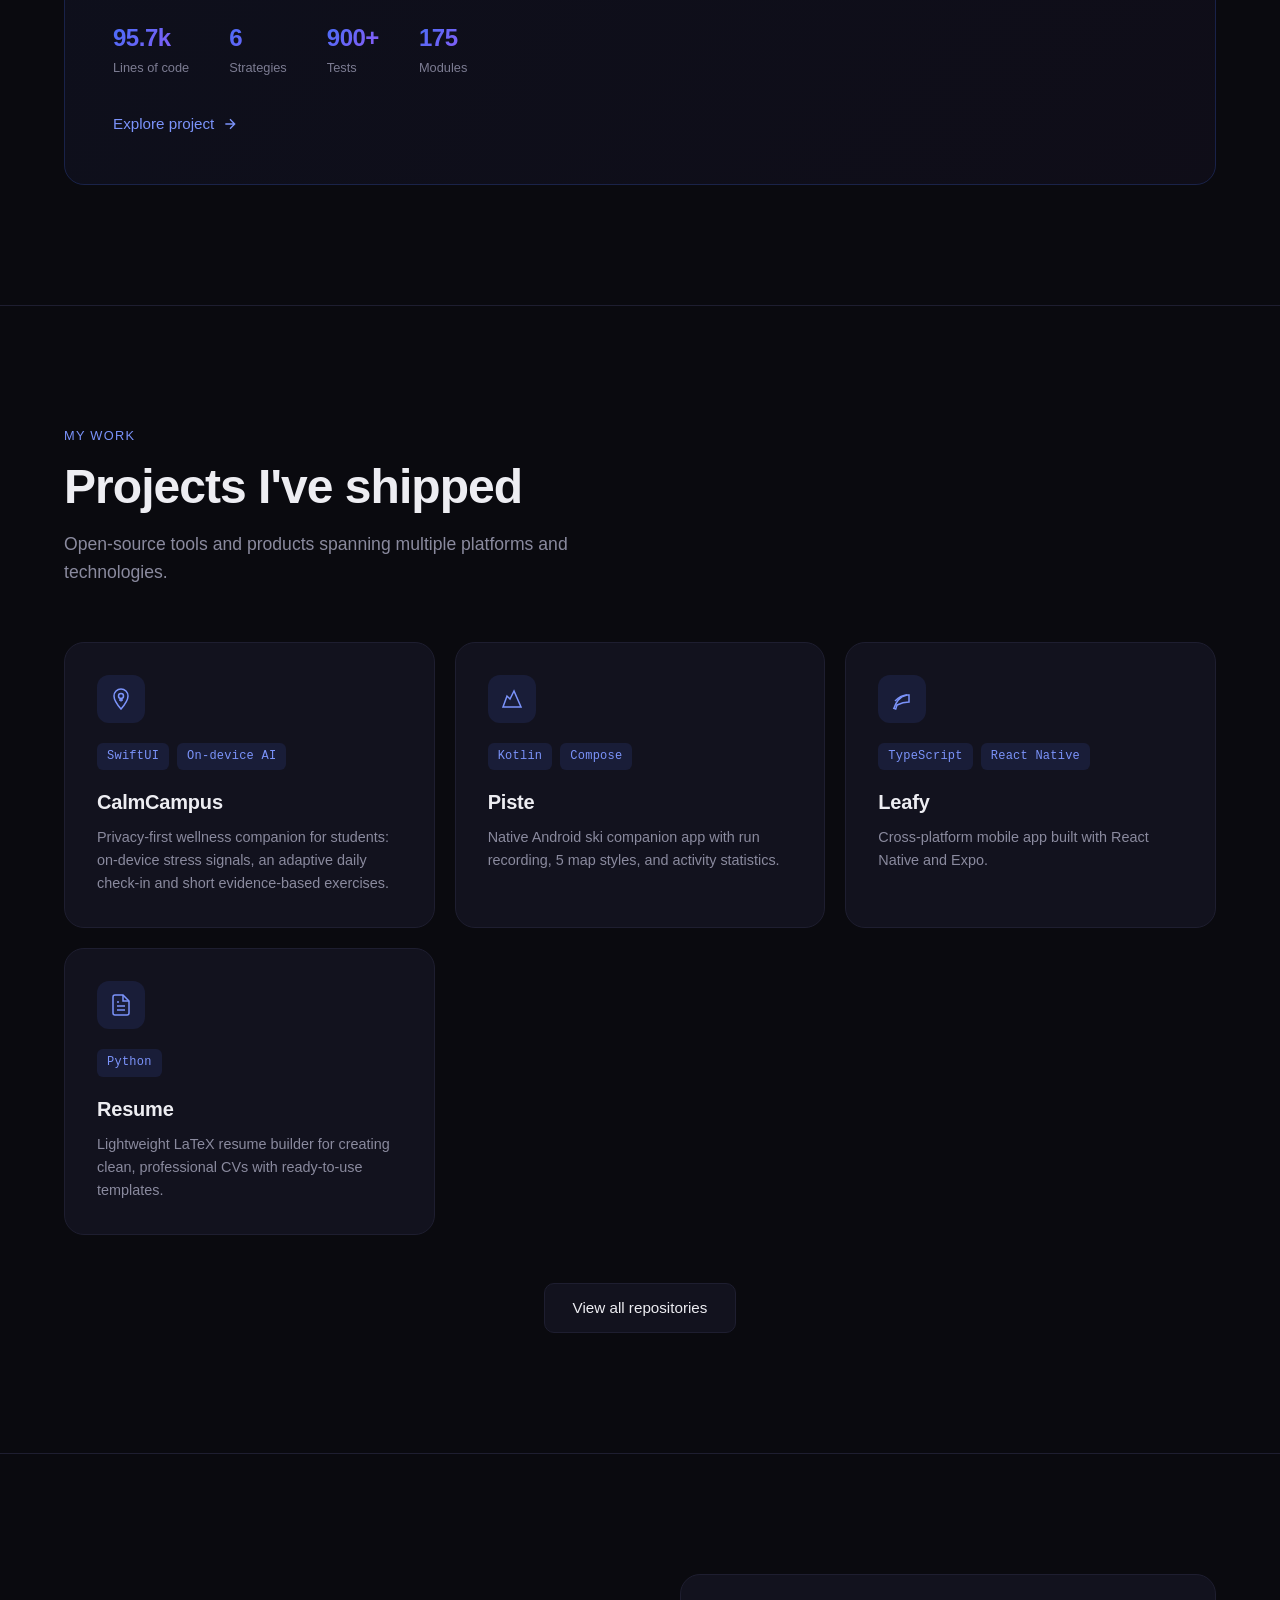
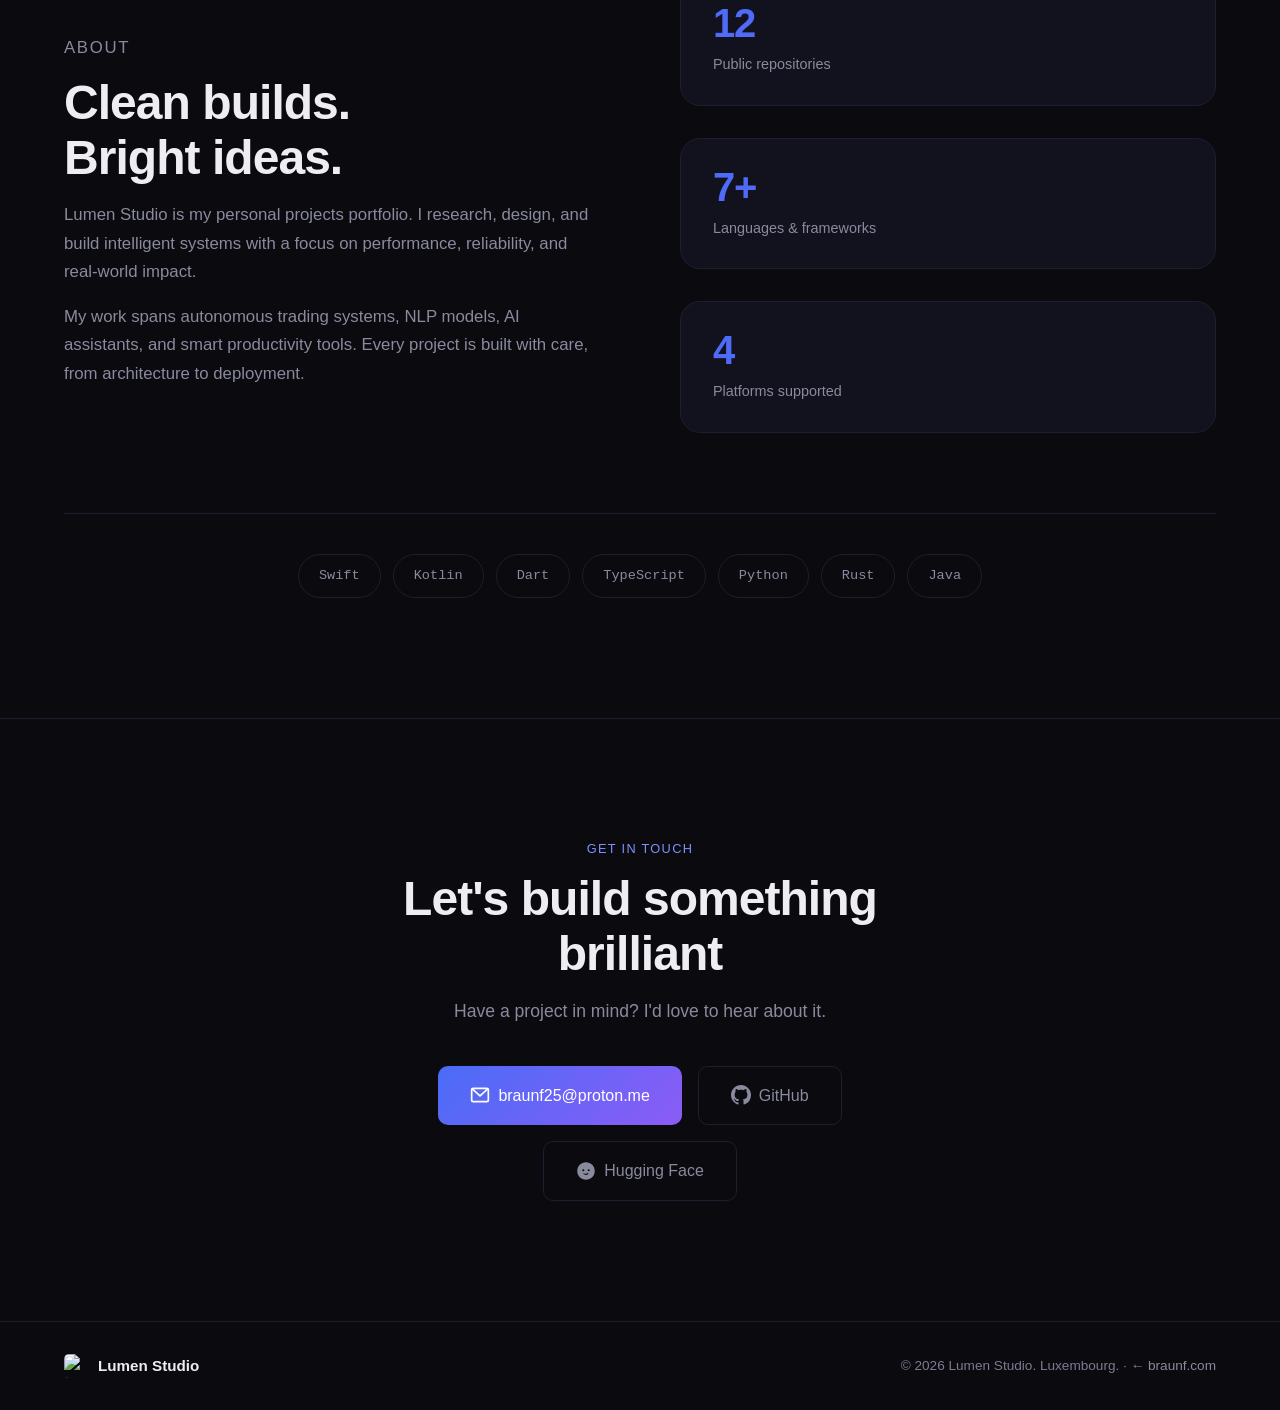
==== commit 04a138a5: "Add a back button that returns to where the visitor came from A fixed pill remembers the braunf.com " ====
--- a/index.html
+++ b/index.html
@@ -278,6 +278,7 @@
         </div>
     </footer>
 
-    <script src="script.js"></script>
+    <a class="back-pill" data-back href="https://braunf.com/">&larr; braunf.com</a>
+<script src="script.js"></script>
 </body>
 </html>
--- a/style.css
+++ b/style.css
@@ -1335,3 +1335,26 @@
 .footer-hub:hover {
     color: var(--accent-light);
 }
+
+/* ===== Back pill ===== */
+.back-pill {
+    position: fixed;
+    left: 18px;
+    bottom: 18px;
+    z-index: 90;
+    display: inline-flex;
+    align-items: center;
+    gap: 6px;
+    padding: 9px 16px;
+    border-radius: 999px;
+    font-size: 0.82rem;
+    font-weight: 500;
+    color: var(--text);
+    background: rgba(12, 16, 26, 0.74);
+    border: 1px solid var(--border-hover);
+    backdrop-filter: blur(14px);
+    -webkit-backdrop-filter: blur(14px);
+    box-shadow: 0 8px 28px rgba(0, 0, 0, 0.45);
+    transition: border-color var(--transition), color var(--transition), transform var(--transition);
+}
+.back-pill:hover { border-color: var(--accent); color: #fff; transform: translateY(-1px); }
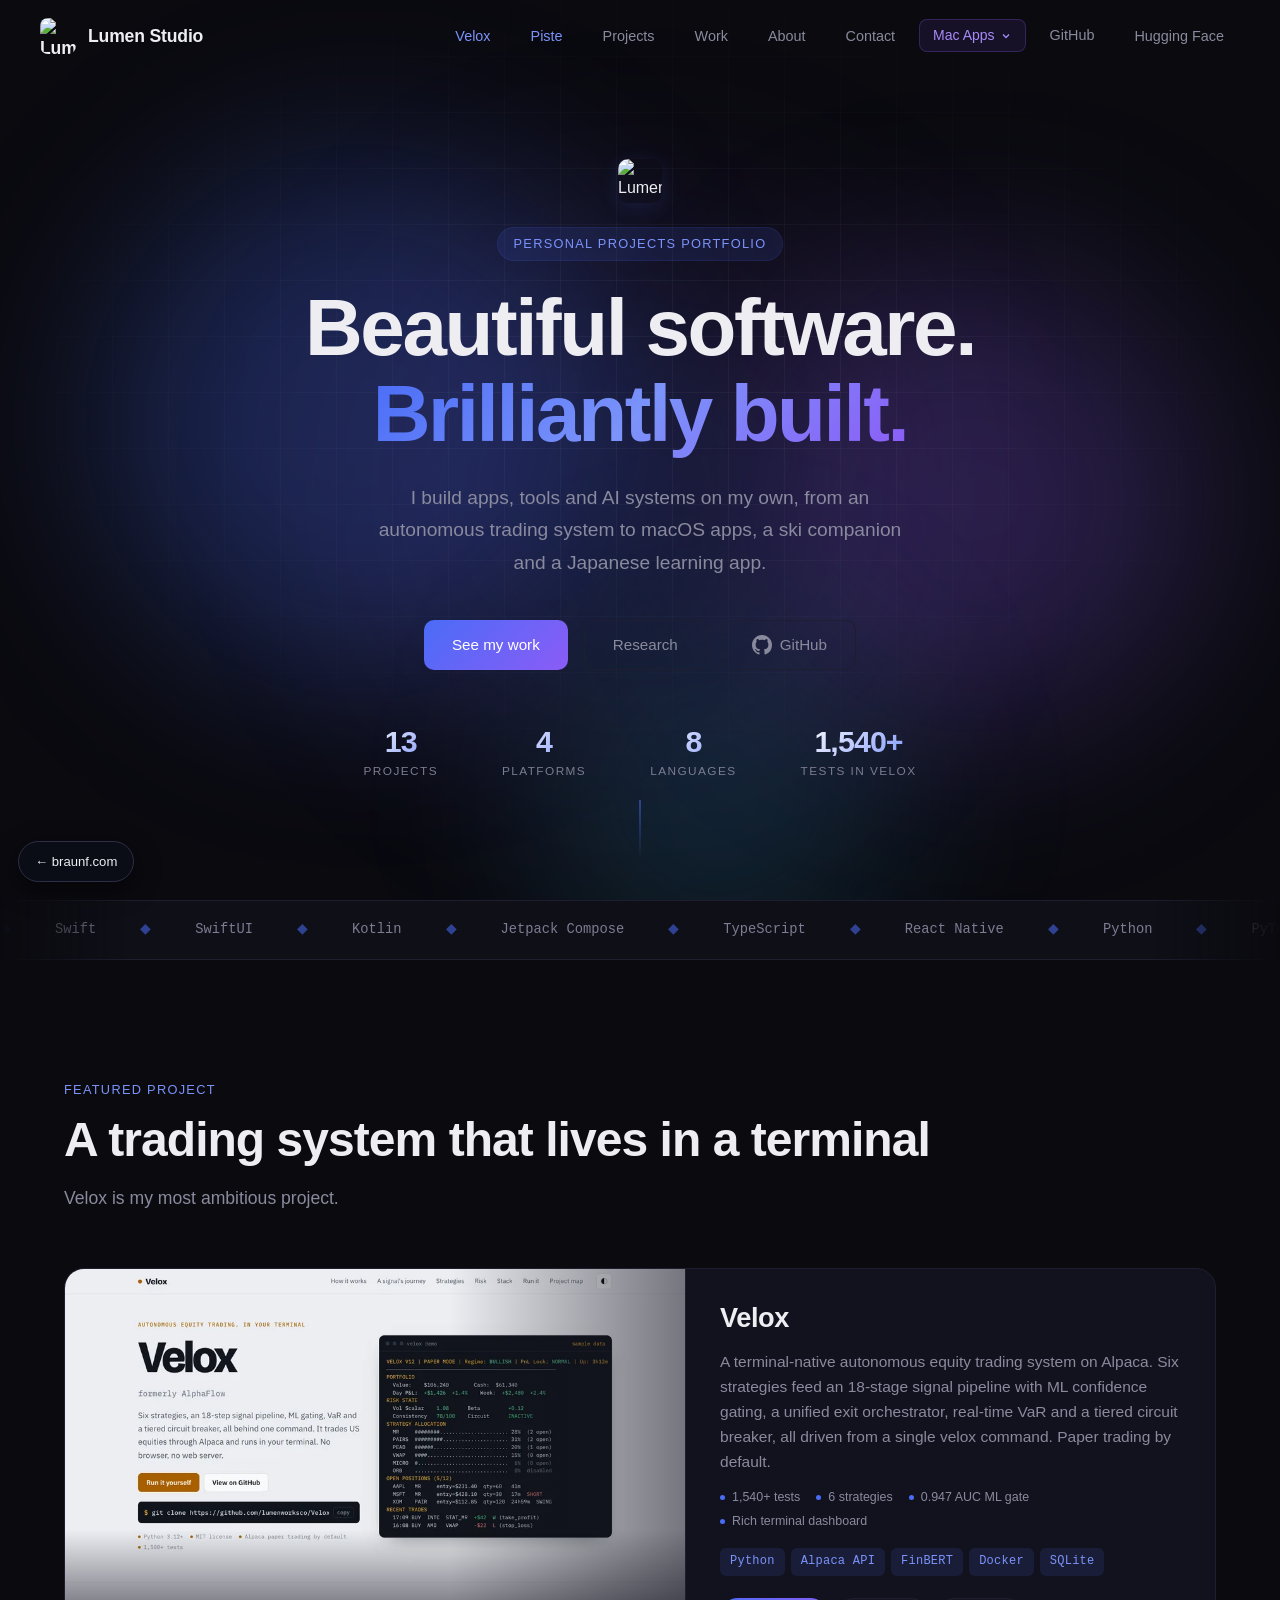
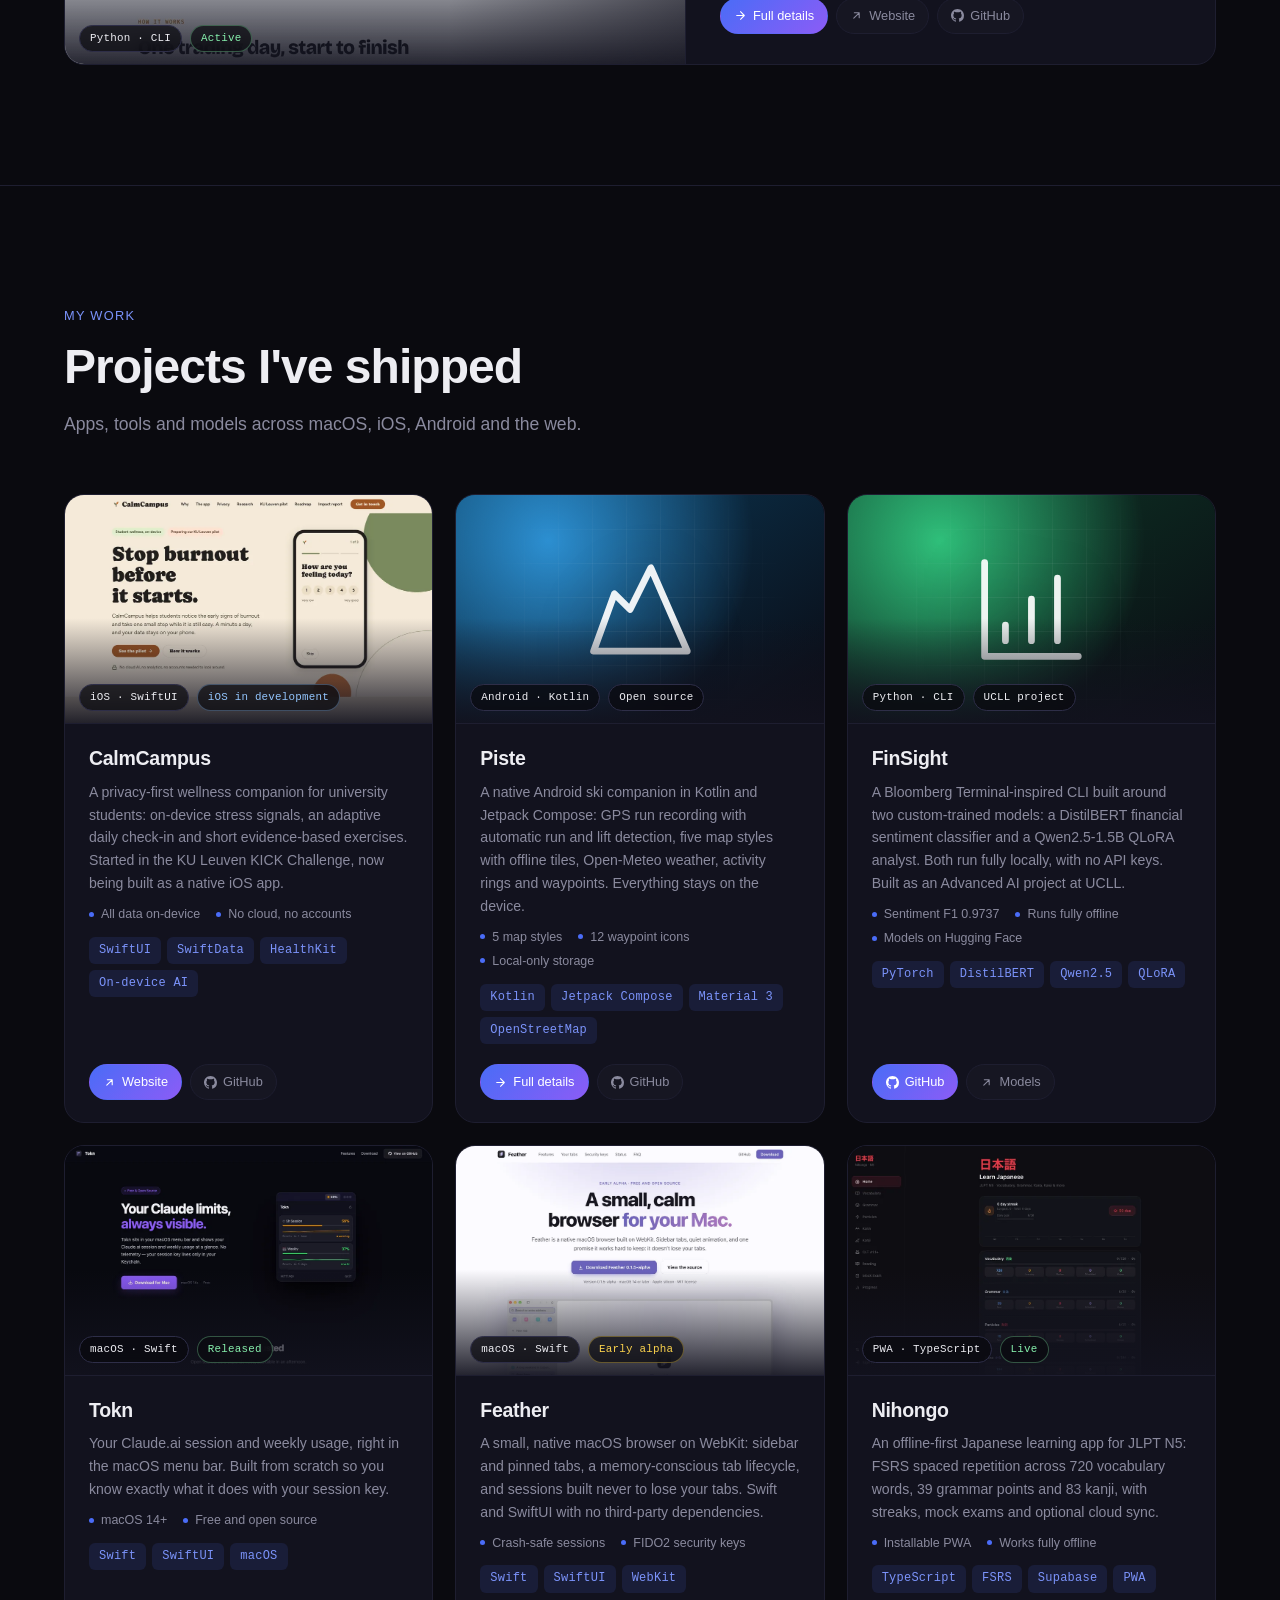
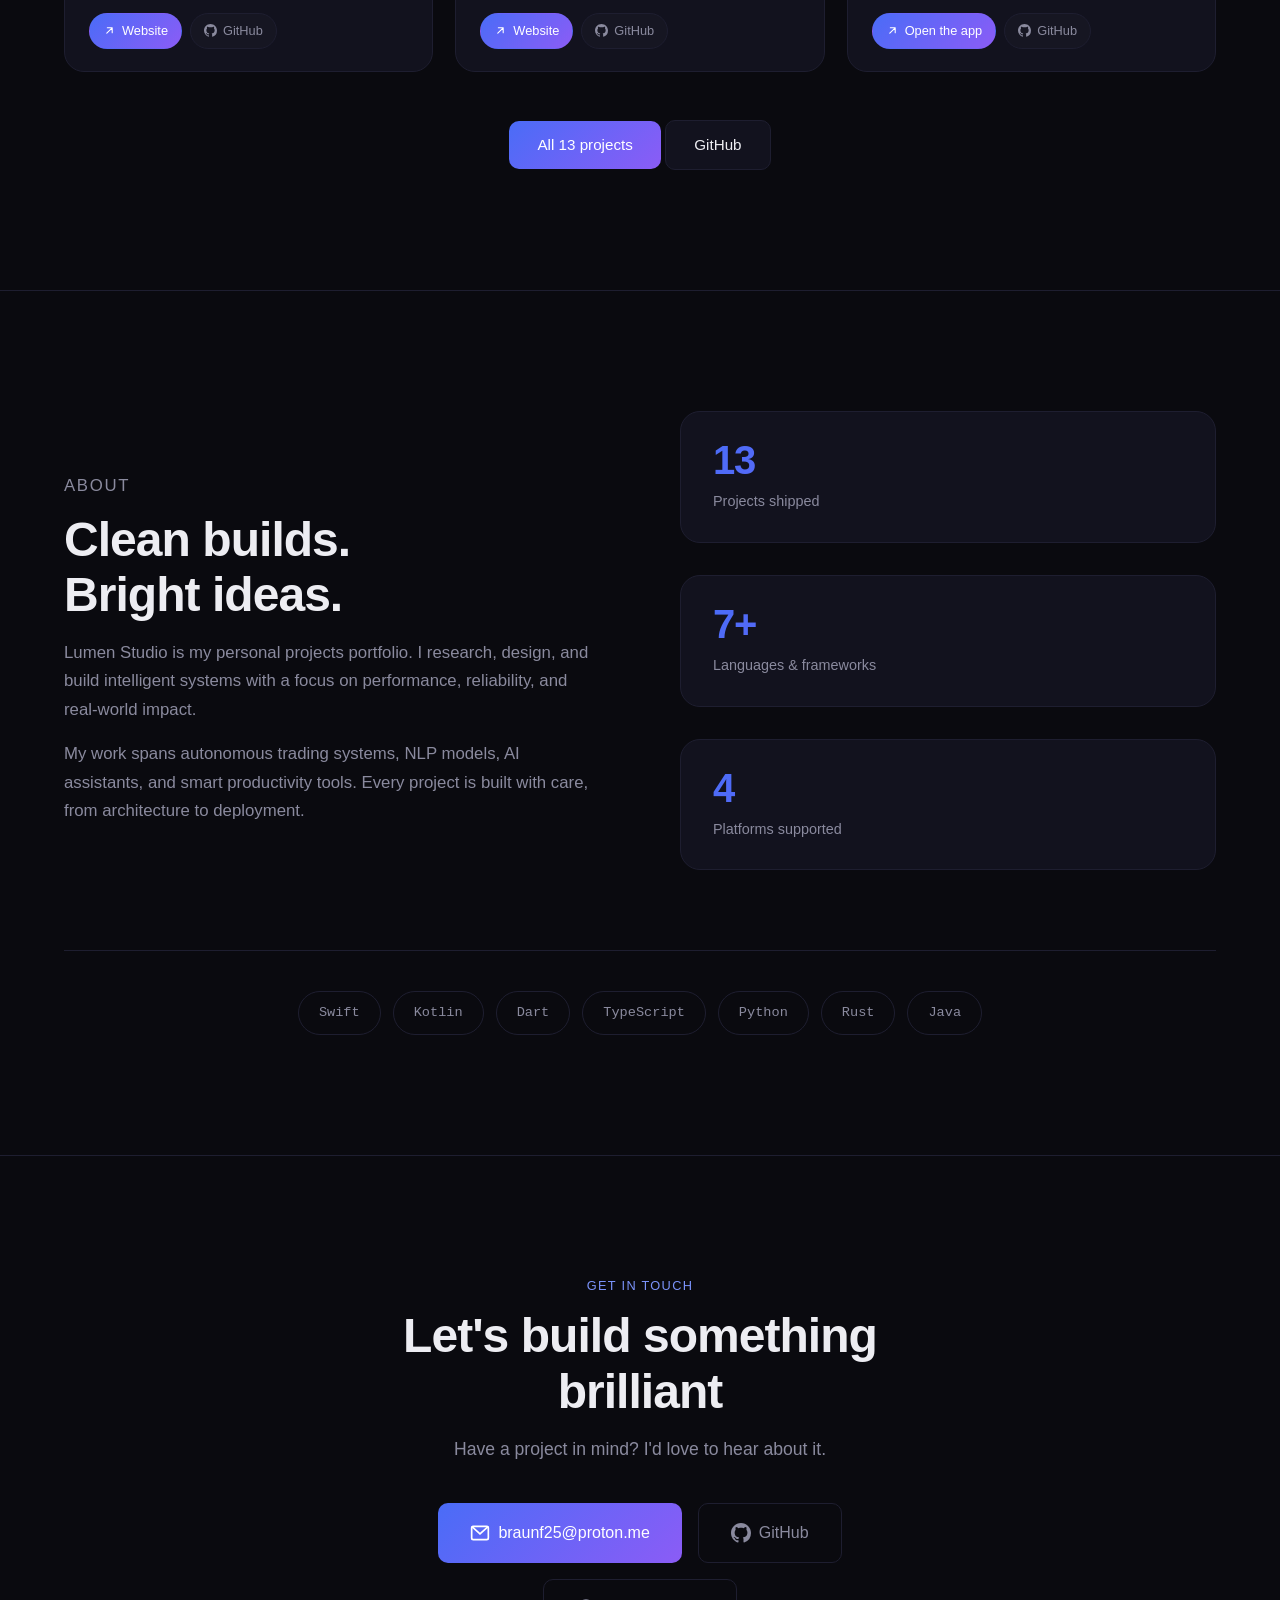
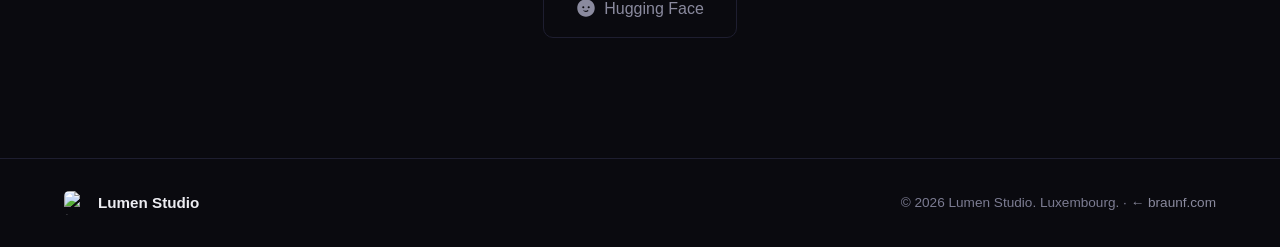
==== commit 5c92aab9: "Rebuild the projects site: verified content, all 13 projects, live thumbnails Show every public proj" ====
--- a/index.html
+++ b/index.html
@@ -3,19 +3,19 @@
 <head>
     <meta charset="UTF-8">
     <meta name="viewport" content="width=device-width, initial-scale=1.0">
-    <title>Lumen Studio — AI research. Brilliantly built.</title>
-    <meta name="description" content="Lumen Studio is my personal projects portfolio: intelligent systems, from autonomous trading to NLP models and AI-powered tools.">
+    <title>Lumen Studio — Beautiful software. Brilliantly built.</title>
+    <meta name="description" content="Lumen Studio is my personal projects portfolio: apps, tools and AI systems I build on my own, from an autonomous trading system to macOS apps, a ski companion and a Japanese learning app.">
     <meta property="og:type"        content="website">
-    <meta property="og:title"       content="Lumen Studio — AI research. Brilliantly built.">
-    <meta property="og:description" content="Lumen Studio is my personal projects portfolio: intelligent systems, from autonomous trading to NLP models and AI-powered tools.">
+    <meta property="og:title"       content="Lumen Studio — Beautiful software. Brilliantly built.">
+    <meta property="og:description" content="Lumen Studio is my personal projects portfolio: apps, tools and AI systems I build on my own, from an autonomous trading system to macOS apps, a ski companion and a Japanese learning app.">
     <meta property="og:image"       content="https://projects.braunf.com/assets/og-image.png">
     <meta name="twitter:card"       content="summary_large_image">
-    <meta name="twitter:title"      content="Lumen Studio — AI research. Brilliantly built.">
-    <meta name="twitter:description" content="Lumen Studio is my personal projects portfolio: intelligent systems, from autonomous trading to NLP models and AI-powered tools.">
+    <meta name="twitter:title"      content="Lumen Studio — Beautiful software. Brilliantly built.">
+    <meta name="twitter:description" content="Lumen Studio is my personal projects portfolio: apps, tools and AI systems I build on my own, from an autonomous trading system to macOS apps, a ski companion and a Japanese learning app.">
     <meta name="twitter:image"      content="https://projects.braunf.com/assets/og-image.png">
     <meta name="theme-color" content="#0a0a0f">
     <meta property="og:site_name" content="Lumen Studio">
-    <meta property="og:image:alt" content="Lumen Studio: AI research. Brilliantly built.">
+    <meta property="og:image:alt" content="Lumen Studio: Beautiful software. Brilliantly built.">
     <link rel="canonical" href="https://projects.braunf.com/">
     <meta property="og:url" content="https://projects.braunf.com/">
     <link rel="stylesheet" href="style.css">
@@ -46,6 +46,7 @@
                     <div class="nav-mac-menu" id="mac-apps-menu">
                         <a href="https://focus.braunf.com" target="_blank" rel="noopener" class="nav-mac-item nav-mac-item-focus">⏱ FocusTimer</a>
                         <a href="https://tokn.braunf.com" target="_blank" rel="noopener" class="nav-mac-item nav-mac-item-tokn">◈ Tokn</a>
+                        <a href="https://feather.braunf.com" target="_blank" rel="noopener" class="nav-mac-item nav-mac-item-feather">🪶 Feather</a>
                     </div>
                 </li>
                 <li><a href="https://github.com/lumenworksco" target="_blank" rel="noopener" class="nav-github">GitHub</a></li>
@@ -56,26 +57,30 @@
 
     <header class="hero">
         <div class="hero-bg">
+            <div class="hero-grid"></div>
+            <div class="hero-orb hero-orb-a"></div>
+            <div class="hero-orb hero-orb-b"></div>
+            <div class="hero-orb hero-orb-c"></div>
             <div class="hero-glow"></div>
         </div>
         <div class="hero-content">
             <img src="assets/logo.png" alt="Lumen Studio logo" class="hero-logo">
             <p class="hero-label">Personal Projects Portfolio</p>
             <h1 class="hero-title">
-                AI research.<br>
+                Beautiful software.<br>
                 <span class="hero-accent">Brilliantly built.</span>
             </h1>
-            <p class="hero-sub">I research and build intelligent systems — from autonomous trading bots to NLP models and AI-powered tools.</p>
+            <p class="hero-sub">I build apps, tools and AI systems on my own, from an autonomous trading system to macOS apps, a ski companion and a Japanese learning app.</p>
             <div class="hero-actions">
                 <a href="#work" class="btn btn-primary">See my work</a>
-                <a href="https://github.com/lumenworksco" target="_blank" rel="noopener" class="btn btn-ghost">
-                    <svg width="20" height="20" viewBox="0 0 24 24" fill="currentColor"><path d="M12 0C5.37 0 0 5.37 0 12c0 5.31 3.435 9.795 8.205 11.385.6.105.825-.255.825-.57 0-.285-.015-1.23-.015-2.235-3.015.555-3.795-.735-4.035-1.41-.135-.345-.72-1.41-1.23-1.695-.42-.225-1.02-.78-.015-.795.945-.015 1.62.87 1.845 1.23 1.08 1.815 2.805 1.305 3.495.99.105-.78.42-1.305.765-1.605-2.67-.3-5.46-1.335-5.46-5.925 0-1.305.465-2.385 1.23-3.225-.12-.3-.54-1.53.12-3.18 0 0 1.005-.315 3.3 1.23.96-.27 1.98-.405 3-.405s2.04.135 3 .405c2.295-1.56 3.3-1.23 3.3-1.23.66 1.65.24 2.88.12 3.18.765.84 1.23 1.905 1.23 3.225 0 4.605-2.805 5.625-5.475 5.925.435.375.81 1.095.81 2.22 0 1.605-.015 2.895-.015 3.3 0 .315.225.69.825.57A12.02 12.02 0 0024 12c0-6.63-5.37-12-12-12z"/></svg>
-                    GitHub
-                </a>
-                <a href="https://huggingface.co/iPwnds" target="_blank" rel="noopener" class="btn btn-ghost">
-                    <svg width="20" height="20" viewBox="0 0 24 24" fill="currentColor"><path d="M12 1.5C6.201 1.5 1.5 6.201 1.5 12S6.201 22.5 12 22.5 22.5 17.799 22.5 12 17.799 1.5 12 1.5zm-3.25 8.25a1.25 1.25 0 110 2.5 1.25 1.25 0 010-2.5zm6.5 0a1.25 1.25 0 110 2.5 1.25 1.25 0 010-2.5zm-6.986 5.1a.75.75 0 011.04-.208c.677.452 1.37.658 2.196.658.826 0 1.519-.206 2.196-.658a.75.75 0 01.832 1.248C13.47 16.54 12.53 16.808 12 16.808c-.53 0-1.47-.268-2.528-.966a.75.75 0 01-.208-1.04z"/></svg>
-                    Hugging Face
-                </a>
+                <a href="https://research.braunf.com" class="btn btn-ghost">Research</a>
+                <a href="https://github.com/lumenworksco" target="_blank" rel="noopener" class="btn btn-ghost"><svg width="20" height="20" viewBox="0 0 24 24" fill="currentColor"><path d="M12 0C5.37 0 0 5.37 0 12c0 5.31 3.435 9.795 8.205 11.385.6.105.825-.255.825-.57 0-.285-.015-1.23-.015-2.235-3.015.555-3.795-.735-4.035-1.41-.135-.345-.72-1.41-1.23-1.695-.42-.225-1.02-.78-.015-.795.945-.015 1.62.87 1.845 1.23 1.08 1.815 2.805 1.305 3.495.99.105-.78.42-1.305.765-1.605-2.67-.3-5.46-1.335-5.46-5.925 0-1.305.465-2.385 1.23-3.225-.12-.3-.54-1.53.12-3.18 0 0 1.005-.315 3.3 1.23.96-.27 1.98-.405 3-.405s2.04.135 3 .405c2.295-1.56 3.3-1.23 3.3-1.23.66 1.65.24 2.88.12 3.18.765.84 1.23 1.905 1.23 3.225 0 4.605-2.805 5.625-5.475 5.925.435.375.81 1.095.81 2.22 0 1.605-.015 2.895-.015 3.3 0 .315.225.69.825.57A12.02 12.02 0 0024 12c0-6.63-5.37-12-12-12z"/></svg>GitHub</a>
+            </div>
+            <div class="hero-stats">
+                <div class="hero-stat"><span class="hero-stat-num">13</span><span class="hero-stat-label">Projects</span></div>
+                <div class="hero-stat"><span class="hero-stat-num">4</span><span class="hero-stat-label">Platforms</span></div>
+                <div class="hero-stat"><span class="hero-stat-num">8</span><span class="hero-stat-label">Languages</span></div>
+                <div class="hero-stat"><span class="hero-stat-num">1,540+</span><span class="hero-stat-label">Tests in Velox</span></div>
             </div>
         </div>
         <div class="hero-scroll">
@@ -83,54 +88,18 @@
         </div>
     </header>
 
+    <div class="marquee" aria-hidden="true"><div class="marquee-track"><span>Swift</span><span>SwiftUI</span><span>Kotlin</span><span>Jetpack Compose</span><span>TypeScript</span><span>React Native</span><span>Python</span><span>PyTorch</span><span>Hugging Face</span><span>Rust</span><span>Java</span><span>Dart</span><span>WebKit</span><span>OpenStreetMap</span><span>Docker</span><span>FSRS</span><span>MCTS</span><span>Swift</span><span>SwiftUI</span><span>Kotlin</span><span>Jetpack Compose</span><span>TypeScript</span><span>React Native</span><span>Python</span><span>PyTorch</span><span>Hugging Face</span><span>Rust</span><span>Java</span><span>Dart</span><span>WebKit</span><span>OpenStreetMap</span><span>Docker</span><span>FSRS</span><span>MCTS</span></div></div>
+
     <section class="spotlight" id="velox">
         <div class="container">
             <div class="section-header">
                 <p class="section-label">Featured Project</p>
-                <h2 class="section-title">Velox</h2>
-                <p class="section-sub">My most ambitious project — a production-grade autonomous trading system.</p>
-            </div>
-
-            <a href="velox.html" class="spotlight-card">
-                <div class="spotlight-card-inner">
-                    <div class="spotlight-content">
-                        <div class="spotlight-icon">
-                            <svg viewBox="0 0 24 24" fill="none" stroke="currentColor" stroke-width="1.5"><path d="M13 2L3 14h9l-1 8 10-12h-9l1-8z"/></svg>
-                        </div>
-                        <div class="spotlight-meta">
-                            <span class="project-tag">Python</span>
-                            <span class="project-tag">FastAPI</span>
-                            <span class="project-tag">Docker</span>
-                            <span class="project-tag">PostgreSQL</span>
-                        </div>
-                        <h3>Autonomous Algorithmic Trading System</h3>
-                        <p>Built on the Alpaca API with 6 diversified strategies, an 18-stage signal pipeline, ML ensemble achieving 0.947 AUC, and multi-layered risk management. Targeting 0.3-0.8% per trade with a 65-75% win rate.</p>
-                        <div class="spotlight-stats">
-                            <div class="spotlight-stat">
-                                <span class="spotlight-stat-num">95.7k</span>
-                                <span class="spotlight-stat-label">Lines of code</span>
-                            </div>
-                            <div class="spotlight-stat">
-                                <span class="spotlight-stat-num">6</span>
-                                <span class="spotlight-stat-label">Strategies</span>
-                            </div>
-                            <div class="spotlight-stat">
-                                <span class="spotlight-stat-num">900+</span>
-                                <span class="spotlight-stat-label">Tests</span>
-                            </div>
-                            <div class="spotlight-stat">
-                                <span class="spotlight-stat-num">175</span>
-                                <span class="spotlight-stat-label">Modules</span>
-                            </div>
-                        </div>
-                        <span class="spotlight-link">
-                            Explore project
-                            <svg viewBox="0 0 24 24" width="16" height="16" fill="none" stroke="currentColor" stroke-width="2"><path d="M5 12h14M12 5l7 7-7 7"/></svg>
-                        </span>
-                    </div>
-                    <div class="spotlight-glow"></div>
-                </div>
-            </a>
+                <h2 class="section-title">A trading system that lives in a terminal</h2>
+                <p class="section-sub">Velox is my most ambitious project.</p>
+            </div>
+            <div class="pc-grid">
+                <article class="pc pc-flagship" data-category="trading ai"><div class="pc-media"><img src="assets/projects/velox.webp" alt="Velox website preview" width="1000" height="625" loading="lazy"><div class="pc-chips"><span class="pc-chip">Python · CLI</span><span class="pc-chip is-live">Active</span></div></div><div class="pc-main"><div class="pc-body"><h3 class="pc-title">Velox</h3><p class="pc-desc">A terminal-native autonomous equity trading system on Alpaca. Six strategies feed an 18-stage signal pipeline with ML confidence gating, a unified exit orchestrator, real-time VaR and a tiered circuit breaker, all driven from a single velox command. Paper trading by default.</p><ul class="pc-facts"><li>1,540+ tests</li><li>6 strategies</li><li>0.947 AUC ML gate</li><li>Rich terminal dashboard</li></ul><div class="pc-tags"><span class="project-tag">Python</span><span class="project-tag">Alpaca API</span><span class="project-tag">FinBERT</span><span class="project-tag">Docker</span><span class="project-tag">SQLite</span></div></div><div class="pc-links"><a href="velox.html" class="pc-link is-primary"><svg viewBox="0 0 24 24" fill="none" stroke="currentColor" stroke-width="2" stroke-linecap="round" stroke-linejoin="round"><path d="M5 12h14M12 5l7 7-7 7"/></svg>Full details</a><a href="https://velox.braunf.com" target="_blank" rel="noopener" class="pc-link"><svg viewBox="0 0 24 24" fill="none" stroke="currentColor" stroke-width="2" stroke-linecap="round" stroke-linejoin="round"><path d="M7 17L17 7M8 7h9v9"/></svg>Website</a><a href="https://github.com/lumenworksco/-Velox" target="_blank" rel="noopener" class="pc-link"><svg viewBox="0 0 24 24" fill="currentColor"><path d="M12 0C5.37 0 0 5.37 0 12c0 5.31 3.435 9.795 8.205 11.385.6.105.825-.255.825-.57 0-.285-.015-1.23-.015-2.235-3.015.555-3.795-.735-4.035-1.41-.135-.345-.72-1.41-1.23-1.695-.42-.225-1.02-.78-.015-.795.945-.015 1.62.87 1.845 1.23 1.08 1.815 2.805 1.305 3.495.99.105-.78.42-1.305.765-1.605-2.67-.3-5.46-1.335-5.46-5.925 0-1.305.465-2.385 1.23-3.225-.12-.3-.54-1.53.12-3.18 0 0 1.005-.315 3.3 1.23.96-.27 1.98-.405 3-.405s2.04.135 3 .405c2.295-1.56 3.3-1.23 3.3-1.23.66 1.65.24 2.88.12 3.18.765.84 1.23 1.905 1.23 3.225 0 4.605-2.805 5.625-5.475 5.925.435.375.81 1.095.81 2.22 0 1.605-.015 2.895-.015 3.3 0 .315.225.69.825.57A12.02 12.02 0 0024 12c0-6.63-5.37-12-12-12z"/></svg>GitHub</a></div></div></article>
+            </div>
         </div>
     </section>
 
@@ -139,68 +108,21 @@
             <div class="section-header">
                 <p class="section-label">My Work</p>
                 <h2 class="section-title">Projects I've shipped</h2>
-                <p class="section-sub">Open-source tools and products spanning multiple platforms and technologies.</p>
-            </div>
-
-            <div class="project-grid">
-                <a href="https://github.com/lumenworksco/CalmCampus" target="_blank" rel="noopener" class="project-card">
-                    <div class="project-card-inner">
-                        <div class="project-icon">
-                            <svg viewBox="0 0 24 24" fill="none" stroke="currentColor" stroke-width="1.5"><path d="M12 2a7 7 0 0 0-7 7c0 5 7 13 7 13s7-8 7-13a7 7 0 0 0-7-7z"/><circle cx="12" cy="9" r="2.5"/><path d="M12 11.5v3"/><path d="M10 13h4"/></svg>
-                        </div>
-                        <div class="project-meta">
-                            <span class="project-tag">SwiftUI</span>
-                            <span class="project-tag">On-device AI</span>
-                        </div>
-                        <h3>CalmCampus</h3>
-                        <p>Privacy-first wellness companion for students: on-device stress signals, an adaptive daily check-in and short evidence-based exercises.</p>
-                    </div>
-                </a>
-
-                <a href="piste.html" class="project-card">
-                    <div class="project-card-inner">
-                        <div class="project-icon">
-                            <svg viewBox="0 0 24 24" fill="none" stroke="currentColor" stroke-width="1.5"><path d="M3 20h18L14 4l-4 8-3-3-4 11z"/></svg>
-                        </div>
-                        <div class="project-meta">
-                            <span class="project-tag">Kotlin</span>
-                            <span class="project-tag">Compose</span>
-                        </div>
-                        <h3>Piste</h3>
-                        <p>Native Android ski companion app with run recording, 5 map styles, and activity statistics.</p>
-                    </div>
-                </a>
-
-                <a href="https://github.com/iPwnds/Leafy" target="_blank" rel="noopener" class="project-card">
-                    <div class="project-card-inner">
-                        <div class="project-icon">
-                            <svg viewBox="0 0 24 24" fill="none" stroke="currentColor" stroke-width="1.5"><path d="M17 8C8 10 5.9 16.17 3.82 21.34l1.89.66L7 18c4-2 8-3 12-3V8z"/><path d="M17 8c-4 0-8 2-12 6"/></svg>
-                        </div>
-                        <div class="project-meta">
-                            <span class="project-tag">TypeScript</span>
-                            <span class="project-tag">React Native</span>
-                        </div>
-                        <h3>Leafy</h3>
-                        <p>Cross-platform mobile app built with React Native and Expo.</p>
-                    </div>
-                </a>
-
-                <a href="https://github.com/mabushi-lab/Resume" target="_blank" rel="noopener" class="project-card">
-                    <div class="project-card-inner">
-                        <div class="project-icon">
-                            <svg viewBox="0 0 24 24" fill="none" stroke="currentColor" stroke-width="1.5"><path d="M14 2H6a2 2 0 0 0-2 2v16a2 2 0 0 0 2 2h12a2 2 0 0 0 2-2V8z"/><polyline points="14 2 14 8 20 8"/><line x1="16" y1="13" x2="8" y2="13"/><line x1="16" y1="17" x2="8" y2="17"/><line x1="10" y1="9" x2="8" y2="9"/></svg>
-                        </div>
-                        <div class="project-meta">
-                            <span class="project-tag">Python</span>
-                        </div>
-                        <h3>Resume</h3>
-                        <p>Lightweight LaTeX resume builder for creating clean, professional CVs with ready-to-use templates.</p>
-                    </div>
-                </a>
+                <p class="section-sub">Apps, tools and models across macOS, iOS, Android and the web.</p>
+            </div>
+
+            <div class="pc-grid">
+                <article class="pc" data-category="apps ai"><div class="pc-media"><img src="assets/projects/calmcampus.webp" alt="CalmCampus website preview" width="1000" height="625" loading="lazy"><div class="pc-chips"><span class="pc-chip">iOS · SwiftUI</span><span class="pc-chip is-dev">iOS in development</span></div></div><div class="pc-body"><h3 class="pc-title">CalmCampus</h3><p class="pc-desc">A privacy-first wellness companion for university students: on-device stress signals, an adaptive daily check-in and short evidence-based exercises. Started in the KU Leuven KICK Challenge, now being built as a native iOS app.</p><ul class="pc-facts"><li>All data on-device</li><li>No cloud, no accounts</li></ul><div class="pc-tags"><span class="project-tag">SwiftUI</span><span class="project-tag">SwiftData</span><span class="project-tag">HealthKit</span><span class="project-tag">On-device AI</span></div></div><div class="pc-links"><a href="https://cc.braunf.com" target="_blank" rel="noopener" class="pc-link is-primary"><svg viewBox="0 0 24 24" fill="none" stroke="currentColor" stroke-width="2" stroke-linecap="round" stroke-linejoin="round"><path d="M7 17L17 7M8 7h9v9"/></svg>Website</a><a href="https://github.com/lumenworksco/CalmCampus" target="_blank" rel="noopener" class="pc-link"><svg viewBox="0 0 24 24" fill="currentColor"><path d="M12 0C5.37 0 0 5.37 0 12c0 5.31 3.435 9.795 8.205 11.385.6.105.825-.255.825-.57 0-.285-.015-1.23-.015-2.235-3.015.555-3.795-.735-4.035-1.41-.135-.345-.72-1.41-1.23-1.695-.42-.225-1.02-.78-.015-.795.945-.015 1.62.87 1.845 1.23 1.08 1.815 2.805 1.305 3.495.99.105-.78.42-1.305.765-1.605-2.67-.3-5.46-1.335-5.46-5.925 0-1.305.465-2.385 1.23-3.225-.12-.3-.54-1.53.12-3.18 0 0 1.005-.315 3.3 1.23.96-.27 1.98-.405 3-.405s2.04.135 3 .405c2.295-1.56 3.3-1.23 3.3-1.23.66 1.65.24 2.88.12 3.18.765.84 1.23 1.905 1.23 3.225 0 4.605-2.805 5.625-5.475 5.925.435.375.81 1.095.81 2.22 0 1.605-.015 2.895-.015 3.3 0 .315.225.69.825.57A12.02 12.02 0 0024 12c0-6.63-5.37-12-12-12z"/></svg>GitHub</a></div></article>
+                <article class="pc" data-category="apps"><div class="pc-media"><div class="pc-art" style="--art-a:#0b3b5a;--art-b:#2c8fd1"><svg viewBox="0 0 24 24" fill="none" stroke="currentColor" stroke-width="1.3" stroke-linecap="round" stroke-linejoin="round" aria-hidden="true"><path d="M3 20h18L14 4l-4 8-3-3-4 11z"/></svg></div><div class="pc-chips"><span class="pc-chip">Android · Kotlin</span><span class="pc-chip ">Open source</span></div></div><div class="pc-body"><h3 class="pc-title">Piste</h3><p class="pc-desc">A native Android ski companion in Kotlin and Jetpack Compose: GPS run recording with automatic run and lift detection, five map styles with offline tiles, Open-Meteo weather, activity rings and waypoints. Everything stays on the device.</p><ul class="pc-facts"><li>5 map styles</li><li>12 waypoint icons</li><li>Local-only storage</li></ul><div class="pc-tags"><span class="project-tag">Kotlin</span><span class="project-tag">Jetpack Compose</span><span class="project-tag">Material 3</span><span class="project-tag">OpenStreetMap</span></div></div><div class="pc-links"><a href="piste.html" class="pc-link is-primary"><svg viewBox="0 0 24 24" fill="none" stroke="currentColor" stroke-width="2" stroke-linecap="round" stroke-linejoin="round"><path d="M5 12h14M12 5l7 7-7 7"/></svg>Full details</a><a href="https://github.com/iPwnds/Piste-Formerly-Waypoint" target="_blank" rel="noopener" class="pc-link"><svg viewBox="0 0 24 24" fill="currentColor"><path d="M12 0C5.37 0 0 5.37 0 12c0 5.31 3.435 9.795 8.205 11.385.6.105.825-.255.825-.57 0-.285-.015-1.23-.015-2.235-3.015.555-3.795-.735-4.035-1.41-.135-.345-.72-1.41-1.23-1.695-.42-.225-1.02-.78-.015-.795.945-.015 1.62.87 1.845 1.23 1.08 1.815 2.805 1.305 3.495.99.105-.78.42-1.305.765-1.605-2.67-.3-5.46-1.335-5.46-5.925 0-1.305.465-2.385 1.23-3.225-.12-.3-.54-1.53.12-3.18 0 0 1.005-.315 3.3 1.23.96-.27 1.98-.405 3-.405s2.04.135 3 .405c2.295-1.56 3.3-1.23 3.3-1.23.66 1.65.24 2.88.12 3.18.765.84 1.23 1.905 1.23 3.225 0 4.605-2.805 5.625-5.475 5.925.435.375.81 1.095.81 2.22 0 1.605-.015 2.895-.015 3.3 0 .315.225.69.825.57A12.02 12.02 0 0024 12c0-6.63-5.37-12-12-12z"/></svg>GitHub</a></div></article>
+                <article class="pc" data-category="ai trading"><div class="pc-media"><div class="pc-art" style="--art-a:#0e3a28;--art-b:#2fbf7a"><svg viewBox="0 0 24 24" fill="none" stroke="currentColor" stroke-width="1.3" stroke-linecap="round" stroke-linejoin="round" aria-hidden="true"><path d="M3 3v18h18"/><path d="M7 15v3M12 10v8M17 6v12"/></svg></div><div class="pc-chips"><span class="pc-chip">Python · CLI</span><span class="pc-chip ">UCLL project</span></div></div><div class="pc-body"><h3 class="pc-title">FinSight</h3><p class="pc-desc">A Bloomberg Terminal-inspired CLI built around two custom-trained models: a DistilBERT financial sentiment classifier and a Qwen2.5-1.5B QLoRA analyst. Both run fully locally, with no API keys. Built as an Advanced AI project at UCLL.</p><ul class="pc-facts"><li>Sentiment F1 0.9737</li><li>Runs fully offline</li><li>Models on Hugging Face</li></ul><div class="pc-tags"><span class="project-tag">PyTorch</span><span class="project-tag">DistilBERT</span><span class="project-tag">Qwen2.5</span><span class="project-tag">QLoRA</span></div></div><div class="pc-links"><a href="https://github.com/iPwnds/FinSight" target="_blank" rel="noopener" class="pc-link is-primary"><svg viewBox="0 0 24 24" fill="currentColor"><path d="M12 0C5.37 0 0 5.37 0 12c0 5.31 3.435 9.795 8.205 11.385.6.105.825-.255.825-.57 0-.285-.015-1.23-.015-2.235-3.015.555-3.795-.735-4.035-1.41-.135-.345-.72-1.41-1.23-1.695-.42-.225-1.02-.78-.015-.795.945-.015 1.62.87 1.845 1.23 1.08 1.815 2.805 1.305 3.495.99.105-.78.42-1.305.765-1.605-2.67-.3-5.46-1.335-5.46-5.925 0-1.305.465-2.385 1.23-3.225-.12-.3-.54-1.53.12-3.18 0 0 1.005-.315 3.3 1.23.96-.27 1.98-.405 3-.405s2.04.135 3 .405c2.295-1.56 3.3-1.23 3.3-1.23.66 1.65.24 2.88.12 3.18.765.84 1.23 1.905 1.23 3.225 0 4.605-2.805 5.625-5.475 5.925.435.375.81 1.095.81 2.22 0 1.605-.015 2.895-.015 3.3 0 .315.225.69.825.57A12.02 12.02 0 0024 12c0-6.63-5.37-12-12-12z"/></svg>GitHub</a><a href="https://huggingface.co/iPwnds/finsentiment-distilbert" target="_blank" rel="noopener" class="pc-link"><svg viewBox="0 0 24 24" fill="none" stroke="currentColor" stroke-width="2" stroke-linecap="round" stroke-linejoin="round"><path d="M7 17L17 7M8 7h9v9"/></svg>Models</a></div></article>
+                <article class="pc" data-category="apps tools"><div class="pc-media"><img src="assets/projects/tokn.webp" alt="Tokn website preview" width="1000" height="625" loading="lazy"><div class="pc-chips"><span class="pc-chip">macOS · Swift</span><span class="pc-chip is-live">Released</span></div></div><div class="pc-body"><h3 class="pc-title">Tokn</h3><p class="pc-desc">Your Claude.ai session and weekly usage, right in the macOS menu bar. Built from scratch so you know exactly what it does with your session key.</p><ul class="pc-facts"><li>macOS 14+</li><li>Free and open source</li></ul><div class="pc-tags"><span class="project-tag">Swift</span><span class="project-tag">SwiftUI</span><span class="project-tag">macOS</span></div></div><div class="pc-links"><a href="https://tokn.braunf.com" target="_blank" rel="noopener" class="pc-link is-primary"><svg viewBox="0 0 24 24" fill="none" stroke="currentColor" stroke-width="2" stroke-linecap="round" stroke-linejoin="round"><path d="M7 17L17 7M8 7h9v9"/></svg>Website</a><a href="https://github.com/lumenworksco/-Tokn" target="_blank" rel="noopener" class="pc-link"><svg viewBox="0 0 24 24" fill="currentColor"><path d="M12 0C5.37 0 0 5.37 0 12c0 5.31 3.435 9.795 8.205 11.385.6.105.825-.255.825-.57 0-.285-.015-1.23-.015-2.235-3.015.555-3.795-.735-4.035-1.41-.135-.345-.72-1.41-1.23-1.695-.42-.225-1.02-.78-.015-.795.945-.015 1.62.87 1.845 1.23 1.08 1.815 2.805 1.305 3.495.99.105-.78.42-1.305.765-1.605-2.67-.3-5.46-1.335-5.46-5.925 0-1.305.465-2.385 1.23-3.225-.12-.3-.54-1.53.12-3.18 0 0 1.005-.315 3.3 1.23.96-.27 1.98-.405 3-.405s2.04.135 3 .405c2.295-1.56 3.3-1.23 3.3-1.23.66 1.65.24 2.88.12 3.18.765.84 1.23 1.905 1.23 3.225 0 4.605-2.805 5.625-5.475 5.925.435.375.81 1.095.81 2.22 0 1.605-.015 2.895-.015 3.3 0 .315.225.69.825.57A12.02 12.02 0 0024 12c0-6.63-5.37-12-12-12z"/></svg>GitHub</a></div></article>
+                <article class="pc" data-category="apps"><div class="pc-media"><img src="assets/projects/feather.webp" alt="Feather website preview" width="1000" height="625" loading="lazy"><div class="pc-chips"><span class="pc-chip">macOS · Swift</span><span class="pc-chip is-alpha">Early alpha</span></div></div><div class="pc-body"><h3 class="pc-title">Feather</h3><p class="pc-desc">A small, native macOS browser on WebKit: sidebar and pinned tabs, a memory-conscious tab lifecycle, and sessions built never to lose your tabs. Swift and SwiftUI with no third-party dependencies.</p><ul class="pc-facts"><li>Crash-safe sessions</li><li>FIDO2 security keys</li></ul><div class="pc-tags"><span class="project-tag">Swift</span><span class="project-tag">SwiftUI</span><span class="project-tag">WebKit</span></div></div><div class="pc-links"><a href="https://feather.braunf.com" target="_blank" rel="noopener" class="pc-link is-primary"><svg viewBox="0 0 24 24" fill="none" stroke="currentColor" stroke-width="2" stroke-linecap="round" stroke-linejoin="round"><path d="M7 17L17 7M8 7h9v9"/></svg>Website</a><a href="https://github.com/lumenworksco/-Feather" target="_blank" rel="noopener" class="pc-link"><svg viewBox="0 0 24 24" fill="currentColor"><path d="M12 0C5.37 0 0 5.37 0 12c0 5.31 3.435 9.795 8.205 11.385.6.105.825-.255.825-.57 0-.285-.015-1.23-.015-2.235-3.015.555-3.795-.735-4.035-1.41-.135-.345-.72-1.41-1.23-1.695-.42-.225-1.02-.78-.015-.795.945-.015 1.62.87 1.845 1.23 1.08 1.815 2.805 1.305 3.495.99.105-.78.42-1.305.765-1.605-2.67-.3-5.46-1.335-5.46-5.925 0-1.305.465-2.385 1.23-3.225-.12-.3-.54-1.53.12-3.18 0 0 1.005-.315 3.3 1.23.96-.27 1.98-.405 3-.405s2.04.135 3 .405c2.295-1.56 3.3-1.23 3.3-1.23.66 1.65.24 2.88.12 3.18.765.84 1.23 1.905 1.23 3.225 0 4.605-2.805 5.625-5.475 5.925.435.375.81 1.095.81 2.22 0 1.605-.015 2.895-.015 3.3 0 .315.225.69.825.57A12.02 12.02 0 0024 12c0-6.63-5.37-12-12-12z"/></svg>GitHub</a></div></article>
+                <article class="pc" data-category="web"><div class="pc-media"><img src="assets/projects/nihongo.webp" alt="Nihongo website preview" width="1000" height="625" loading="lazy"><div class="pc-chips"><span class="pc-chip">PWA · TypeScript</span><span class="pc-chip is-live">Live</span></div></div><div class="pc-body"><h3 class="pc-title">Nihongo</h3><p class="pc-desc">An offline-first Japanese learning app for JLPT N5: FSRS spaced repetition across 720 vocabulary words, 39 grammar points and 83 kanji, with streaks, mock exams and optional cloud sync.</p><ul class="pc-facts"><li>Installable PWA</li><li>Works fully offline</li></ul><div class="pc-tags"><span class="project-tag">TypeScript</span><span class="project-tag">FSRS</span><span class="project-tag">Supabase</span><span class="project-tag">PWA</span></div></div><div class="pc-links"><a href="https://nihongo.braunf.com" target="_blank" rel="noopener" class="pc-link is-primary"><svg viewBox="0 0 24 24" fill="none" stroke="currentColor" stroke-width="2" stroke-linecap="round" stroke-linejoin="round"><path d="M7 17L17 7M8 7h9v9"/></svg>Open the app</a><a href="https://github.com/lumenworksco/-_Nihongo" target="_blank" rel="noopener" class="pc-link"><svg viewBox="0 0 24 24" fill="currentColor"><path d="M12 0C5.37 0 0 5.37 0 12c0 5.31 3.435 9.795 8.205 11.385.6.105.825-.255.825-.57 0-.285-.015-1.23-.015-2.235-3.015.555-3.795-.735-4.035-1.41-.135-.345-.72-1.41-1.23-1.695-.42-.225-1.02-.78-.015-.795.945-.015 1.62.87 1.845 1.23 1.08 1.815 2.805 1.305 3.495.99.105-.78.42-1.305.765-1.605-2.67-.3-5.46-1.335-5.46-5.925 0-1.305.465-2.385 1.23-3.225-.12-.3-.54-1.53.12-3.18 0 0 1.005-.315 3.3 1.23.96-.27 1.98-.405 3-.405s2.04.135 3 .405c2.295-1.56 3.3-1.23 3.3-1.23.66 1.65.24 2.88.12 3.18.765.84 1.23 1.905 1.23 3.225 0 4.605-2.805 5.625-5.475 5.925.435.375.81 1.095.81 2.22 0 1.605-.015 2.895-.015 3.3 0 .315.225.69.825.57A12.02 12.02 0 0024 12c0-6.63-5.37-12-12-12z"/></svg>GitHub</a></div></article>
             </div>
 
             <div class="work-cta">
-                <a href="https://github.com/orgs/lumenworksco/repositories" target="_blank" rel="noopener" class="btn btn-secondary">View all repositories</a>
+                <a href="projects.html" class="btn btn-primary">All 13 projects</a>
+                <a href="https://github.com/lumenworksco" target="_blank" rel="noopener" class="btn btn-secondary">GitHub</a>
             </div>
         </div>
     </section>
@@ -216,8 +138,8 @@
                 </div>
                 <div class="about-stats">
                     <div class="stat">
-                        <span class="stat-number">12</span>
-                        <span class="stat-label">Public repositories</span>
+                        <span class="stat-number">13</span>
+                        <span class="stat-label">Projects shipped</span>
                     </div>
                     <div class="stat">
                         <span class="stat-number">7+</span>
--- a/style.css
+++ b/style.css
@@ -1358,3 +1358,244 @@
     transition: border-color var(--transition), color var(--transition), transform var(--transition);
 }
 .back-pill:hover { border-color: var(--accent); color: #fff; transform: translateY(-1px); }
+
+/* ===== Project cards v2 ===== */
+.pc-grid {
+    display: grid;
+    grid-template-columns: repeat(3, minmax(0, 1fr));
+    gap: 22px;
+}
+
+.pc {
+    position: relative;
+    display: flex;
+    flex-direction: column;
+    border-radius: var(--radius-lg);
+    border: 1px solid var(--border);
+    background: var(--bg-card);
+    overflow: hidden;
+    isolation: isolate;
+    transition: transform var(--transition), border-color var(--transition), box-shadow var(--transition);
+}
+
+/* Spotlight that follows the cursor (position set from script.js) */
+.pc::before {
+    content: '';
+    position: absolute;
+    inset: 0;
+    z-index: 3;
+    pointer-events: none;
+    opacity: 0;
+    background: radial-gradient(520px circle at var(--mx, 50%) var(--my, 0%), rgba(123, 147, 250, 0.16), transparent 42%);
+    transition: opacity var(--transition);
+}
+
+.pc:hover {
+    transform: translateY(-5px);
+    border-color: rgba(123, 147, 250, 0.45);
+    box-shadow: 0 26px 70px rgba(0, 0, 0, 0.5), 0 0 60px rgba(74, 108, 247, 0.1);
+}
+.pc:hover::before { opacity: 1; }
+
+.pc-media {
+    position: relative;
+    aspect-ratio: 16 / 10;
+    overflow: hidden;
+    background: #0c0c16;
+    border-bottom: 1px solid var(--border);
+}
+.pc-media img {
+    width: 100%;
+    height: 100%;
+    object-fit: cover;
+    object-position: top center;
+    transition: transform 0.8s cubic-bezier(0.22, 1, 0.36, 1);
+}
+.pc:hover .pc-media img { transform: scale(1.05); }
+.pc-media::after {
+    content: '';
+    position: absolute;
+    inset: 0;
+    background: linear-gradient(to top, rgba(18, 18, 30, 0.92) 0%, rgba(18, 18, 30, 0) 46%);
+    pointer-events: none;
+}
+
+/* Designed panel for projects that have no website to screenshot */
+.pc-art {
+    position: relative;
+    display: grid;
+    place-items: center;
+    width: 100%;
+    height: 100%;
+    background:
+        radial-gradient(circle at 25% 20%, var(--art-b, #4a6cf7) 0%, transparent 62%),
+        linear-gradient(145deg, var(--art-a, #14142a), #0a0a12);
+    color: rgba(255, 255, 255, 0.92);
+}
+.pc-art::before {
+    content: '';
+    position: absolute;
+    inset: 0;
+    background-image: linear-gradient(rgba(255, 255, 255, 0.06) 1px, transparent 1px), linear-gradient(90deg, rgba(255, 255, 255, 0.06) 1px, transparent 1px);
+    background-size: 34px 34px;
+    -webkit-mask-image: radial-gradient(circle at 50% 50%, #000 15%, transparent 72%);
+    mask-image: radial-gradient(circle at 50% 50%, #000 15%, transparent 72%);
+}
+.pc-art svg {
+    position: relative;
+    width: 34%;
+    height: auto;
+    filter: drop-shadow(0 8px 30px rgba(0, 0, 0, 0.45));
+    transition: transform 0.8s cubic-bezier(0.22, 1, 0.36, 1);
+}
+.pc:hover .pc-art svg { transform: scale(1.1) rotate(-3deg); }
+
+.pc-chips {
+    position: absolute;
+    left: 14px;
+    bottom: 12px;
+    z-index: 2;
+    display: flex;
+    gap: 8px;
+    flex-wrap: wrap;
+}
+.pc-chip {
+    font-family: var(--font-mono);
+    font-size: 0.68rem;
+    font-weight: 500;
+    letter-spacing: 0.02em;
+    padding: 4px 10px;
+    border-radius: 99px;
+    color: var(--text);
+    background: rgba(10, 10, 15, 0.74);
+    border: 1px solid var(--border-hover);
+    backdrop-filter: blur(8px);
+    -webkit-backdrop-filter: blur(8px);
+}
+.pc-chip.is-live  { color: #86efac; border-color: rgba(134, 239, 172, 0.32); }
+.pc-chip.is-dev   { color: #93c5fd; border-color: rgba(147, 197, 253, 0.32); }
+.pc-chip.is-alpha { color: #fcd34d; border-color: rgba(252, 211, 77, 0.34); }
+
+.pc-body {
+    display: flex;
+    flex-direction: column;
+    gap: 10px;
+    flex: 1;
+    padding: 22px 24px 6px;
+}
+.pc-title { font-size: 1.22rem; font-weight: 650; letter-spacing: -0.015em; line-height: 1.25; }
+.pc-desc { font-size: 0.88rem; line-height: 1.62; color: var(--text-muted); }
+.pc-facts {
+    display: flex;
+    flex-wrap: wrap;
+    gap: 4px 16px;
+    list-style: none;
+    font-size: 0.78rem;
+    color: var(--text-muted);
+}
+.pc-facts li { position: relative; padding-left: 12px; }
+.pc-facts li::before { content: ''; position: absolute; left: 0; top: 0.55em; width: 5px; height: 5px; border-radius: 50%; background: var(--accent); }
+.pc-tags { display: flex; flex-wrap: wrap; gap: 6px; margin-top: 2px; }
+
+.pc-links { position: relative; z-index: 4; display: flex; flex-wrap: wrap; gap: 8px; padding: 14px 24px 22px; }
+.pc-link {
+    display: inline-flex;
+    align-items: center;
+    gap: 6px;
+    padding: 7px 13px;
+    border-radius: 99px;
+    font-size: 0.8rem;
+    font-weight: 500;
+    color: var(--text-muted);
+    border: 1px solid var(--border);
+    background: rgba(255, 255, 255, 0.02);
+    transition: color var(--transition), border-color var(--transition), background var(--transition);
+}
+.pc-link:hover { color: var(--text); border-color: var(--border-hover); background: var(--accent-dim); }
+.pc-link.is-primary { color: #fff; border-color: transparent; background: linear-gradient(135deg, var(--gradient-start), var(--gradient-end)); }
+.pc-link.is-primary:hover { filter: brightness(1.12); }
+.pc-link svg { width: 13px; height: 13px; flex-shrink: 0; }
+
+/* Flagship: a wide, horizontal card */
+.pc-flagship { grid-column: 1 / -1; flex-direction: row; }
+.pc-flagship .pc-media { width: 54%; aspect-ratio: auto; min-height: 340px; border-bottom: 0; border-right: 1px solid var(--border); }
+.pc-flagship .pc-media::after { background: linear-gradient(to right, rgba(18, 18, 30, 0) 55%, rgba(18, 18, 30, 0.55)); }
+.pc-flagship .pc-main { display: flex; flex-direction: column; flex: 1; min-width: 0; }
+.pc-flagship .pc-body { padding: 32px 34px 6px; gap: 14px; }
+.pc-flagship .pc-title { font-size: 1.7rem; }
+.pc-flagship .pc-desc { font-size: 0.97rem; }
+.pc-flagship .pc-links { padding: 16px 34px 30px; }
+
+@media (max-width: 1000px) {
+    .pc-grid { grid-template-columns: repeat(2, minmax(0, 1fr)); }
+    .pc-flagship { grid-template-columns: none; }
+}
+@media (max-width: 780px) {
+    .pc-flagship { flex-direction: column; }
+    .pc-flagship .pc-media { width: 100%; min-height: 0; aspect-ratio: 16 / 10; border-right: 0; border-bottom: 1px solid var(--border); }
+    .pc-flagship .pc-body { padding: 24px 24px 6px; }
+    .pc-flagship .pc-links { padding: 14px 24px 24px; }
+}
+@media (max-width: 640px) {
+    .pc-grid { grid-template-columns: 1fr; }
+}
+
+/* ===== Hero atmosphere ===== */
+.hero-grid {
+    position: absolute;
+    inset: 0;
+    background-image: linear-gradient(rgba(255, 255, 255, 0.045) 1px, transparent 1px), linear-gradient(90deg, rgba(255, 255, 255, 0.045) 1px, transparent 1px);
+    background-size: 56px 56px;
+    -webkit-mask-image: radial-gradient(ellipse 70% 60% at 50% 42%, #000 20%, transparent 78%);
+    mask-image: radial-gradient(ellipse 70% 60% at 50% 42%, #000 20%, transparent 78%);
+}
+.hero-orb { position: absolute; border-radius: 50%; filter: blur(90px); pointer-events: none; will-change: transform; }
+.hero-orb-a { width: 520px; height: 520px; left: 8%; top: 18%; background: rgba(74, 108, 247, 0.28); animation: orb-a 22s ease-in-out infinite alternate; }
+.hero-orb-b { width: 460px; height: 460px; right: 6%; top: 30%; background: rgba(139, 92, 246, 0.24); animation: orb-b 26s ease-in-out infinite alternate; }
+.hero-orb-c { width: 360px; height: 360px; left: 42%; bottom: -8%; background: rgba(56, 189, 248, 0.14); animation: orb-a 30s ease-in-out infinite alternate-reverse; }
+@keyframes orb-a { from { transform: translate3d(0, 0, 0) scale(1); } to { transform: translate3d(60px, 40px, 0) scale(1.15); } }
+@keyframes orb-b { from { transform: translate3d(0, 0, 0) scale(1.1); } to { transform: translate3d(-70px, -30px, 0) scale(0.92); } }
+
+.hero-title { text-wrap: balance; }
+
+/* Stats strip under the hero */
+.hero-stats {
+    position: relative;
+    z-index: 1;
+    display: flex;
+    justify-content: center;
+    gap: clamp(20px, 5vw, 64px);
+    flex-wrap: wrap;
+    margin-top: 56px;
+}
+.hero-stat { text-align: center; }
+.hero-stat-num {
+    display: block;
+    font-size: 1.9rem;
+    font-weight: 700;
+    letter-spacing: -0.03em;
+    line-height: 1;
+    background: linear-gradient(135deg, #fff, var(--accent-light));
+    -webkit-background-clip: text;
+    background-clip: text;
+    -webkit-text-fill-color: transparent;
+}
+.hero-stat-label { display: block; margin-top: 6px; font-size: 0.74rem; letter-spacing: 0.12em; text-transform: uppercase; color: var(--text-dim); }
+
+/* Scrolling tech strip */
+.marquee { overflow: hidden; border-block: 1px solid var(--border); background: var(--bg-raised); -webkit-mask-image: linear-gradient(90deg, transparent, #000 10%, #000 90%, transparent); mask-image: linear-gradient(90deg, transparent, #000 10%, #000 90%, transparent); }
+.marquee-track { display: flex; gap: 44px; width: max-content; padding: 18px 0; animation: marquee 38s linear infinite; }
+.marquee-track span { font-family: var(--font-mono); font-size: 0.86rem; color: var(--text-dim); white-space: nowrap; }
+.marquee-track span::before { content: '◆'; margin-right: 44px; color: var(--accent); opacity: 0.55; }
+@keyframes marquee { to { transform: translateX(-50%); } }
+
+@media (prefers-reduced-motion: reduce) {
+    .hero-orb, .marquee-track { animation: none; }
+}
+
+.nav-links .nav-mac-item-feather { color: #c4b5fd; }
+.nav-links .nav-mac-item-feather:hover { background: rgba(139, 92, 246, 0.12); border-color: rgba(139, 92, 246, 0.25); color: #ddd6fe; }
+
+/* Flagship thumbnail: keep the chips legible over any screenshot */
+.pc-flagship .pc-media::after { background: linear-gradient(to top, rgba(18, 18, 30, 0.9) 0%, rgba(18, 18, 30, 0) 34%), linear-gradient(to right, rgba(18, 18, 30, 0) 62%, rgba(18, 18, 30, 0.55)); }
+code { font-family: var(--font-mono); font-size: 0.88em; padding: 1px 6px; border-radius: 5px; background: var(--accent-dim); color: var(--accent-light); }
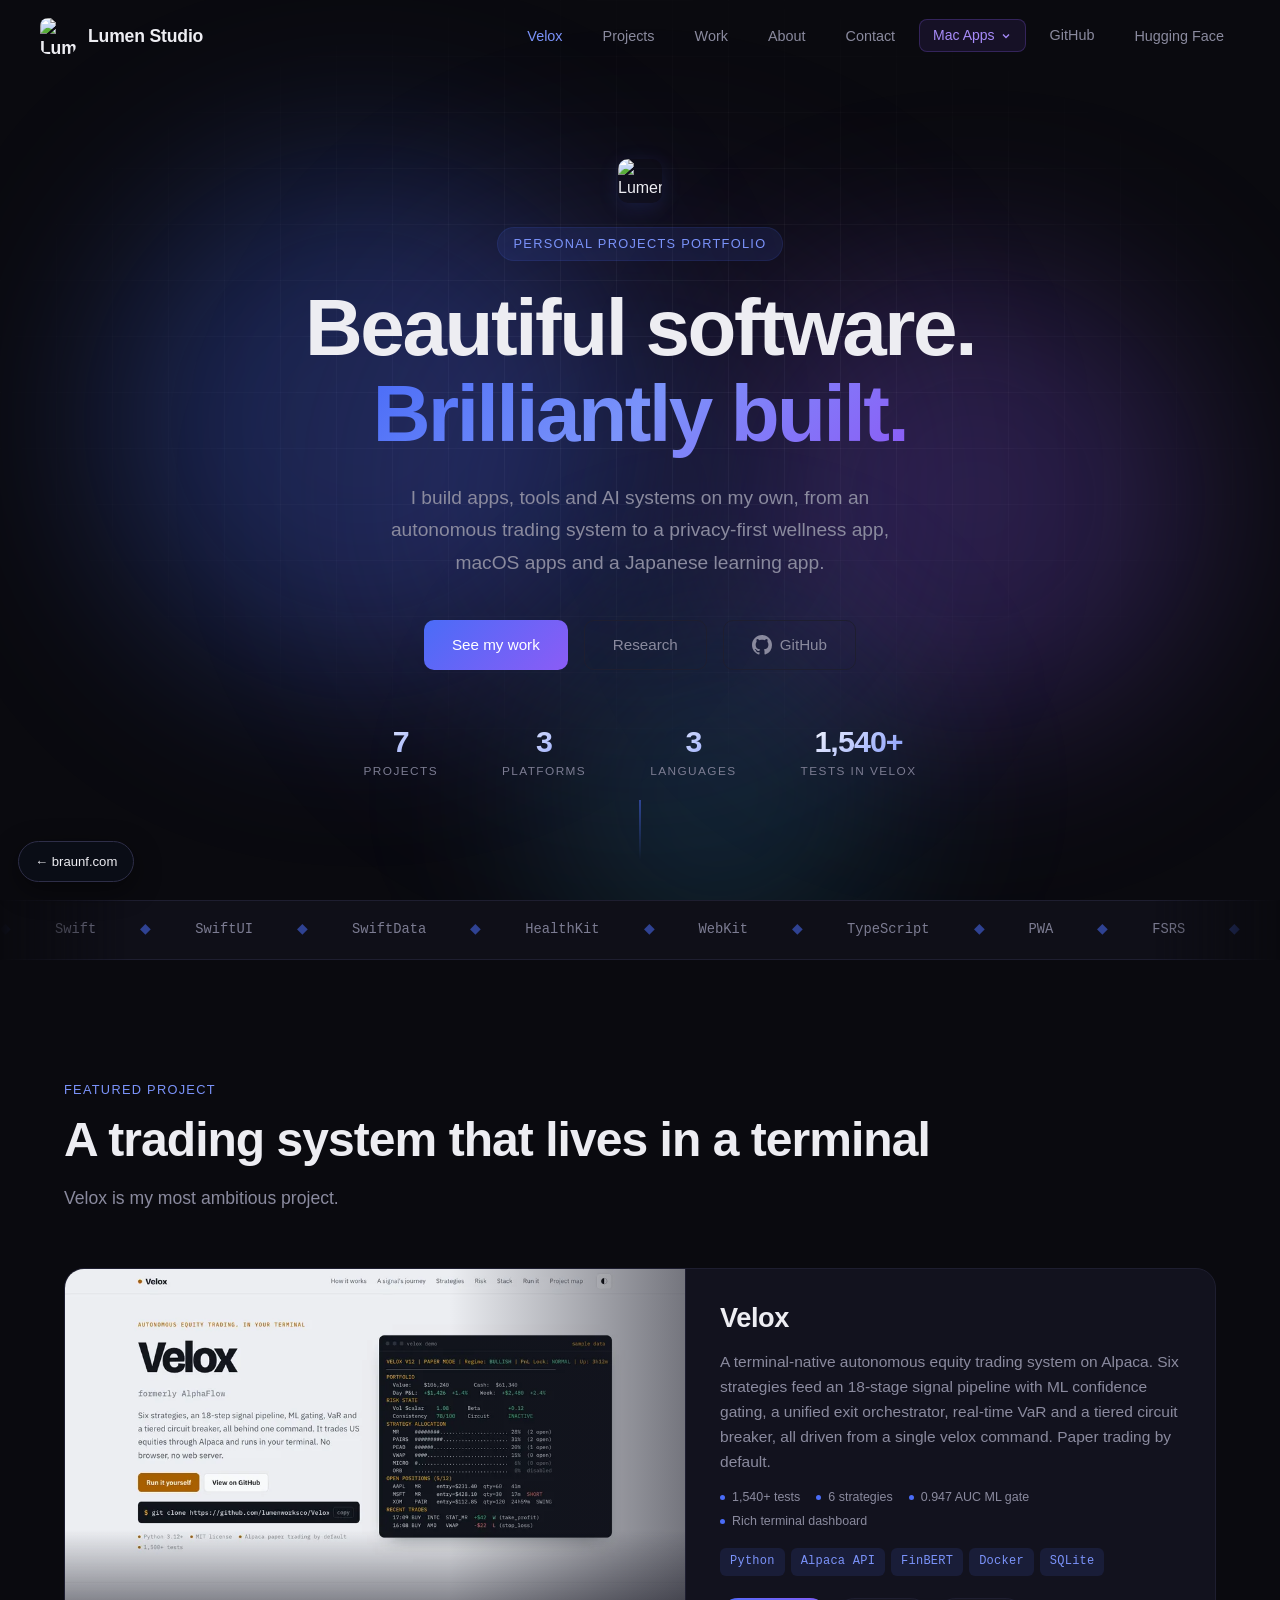
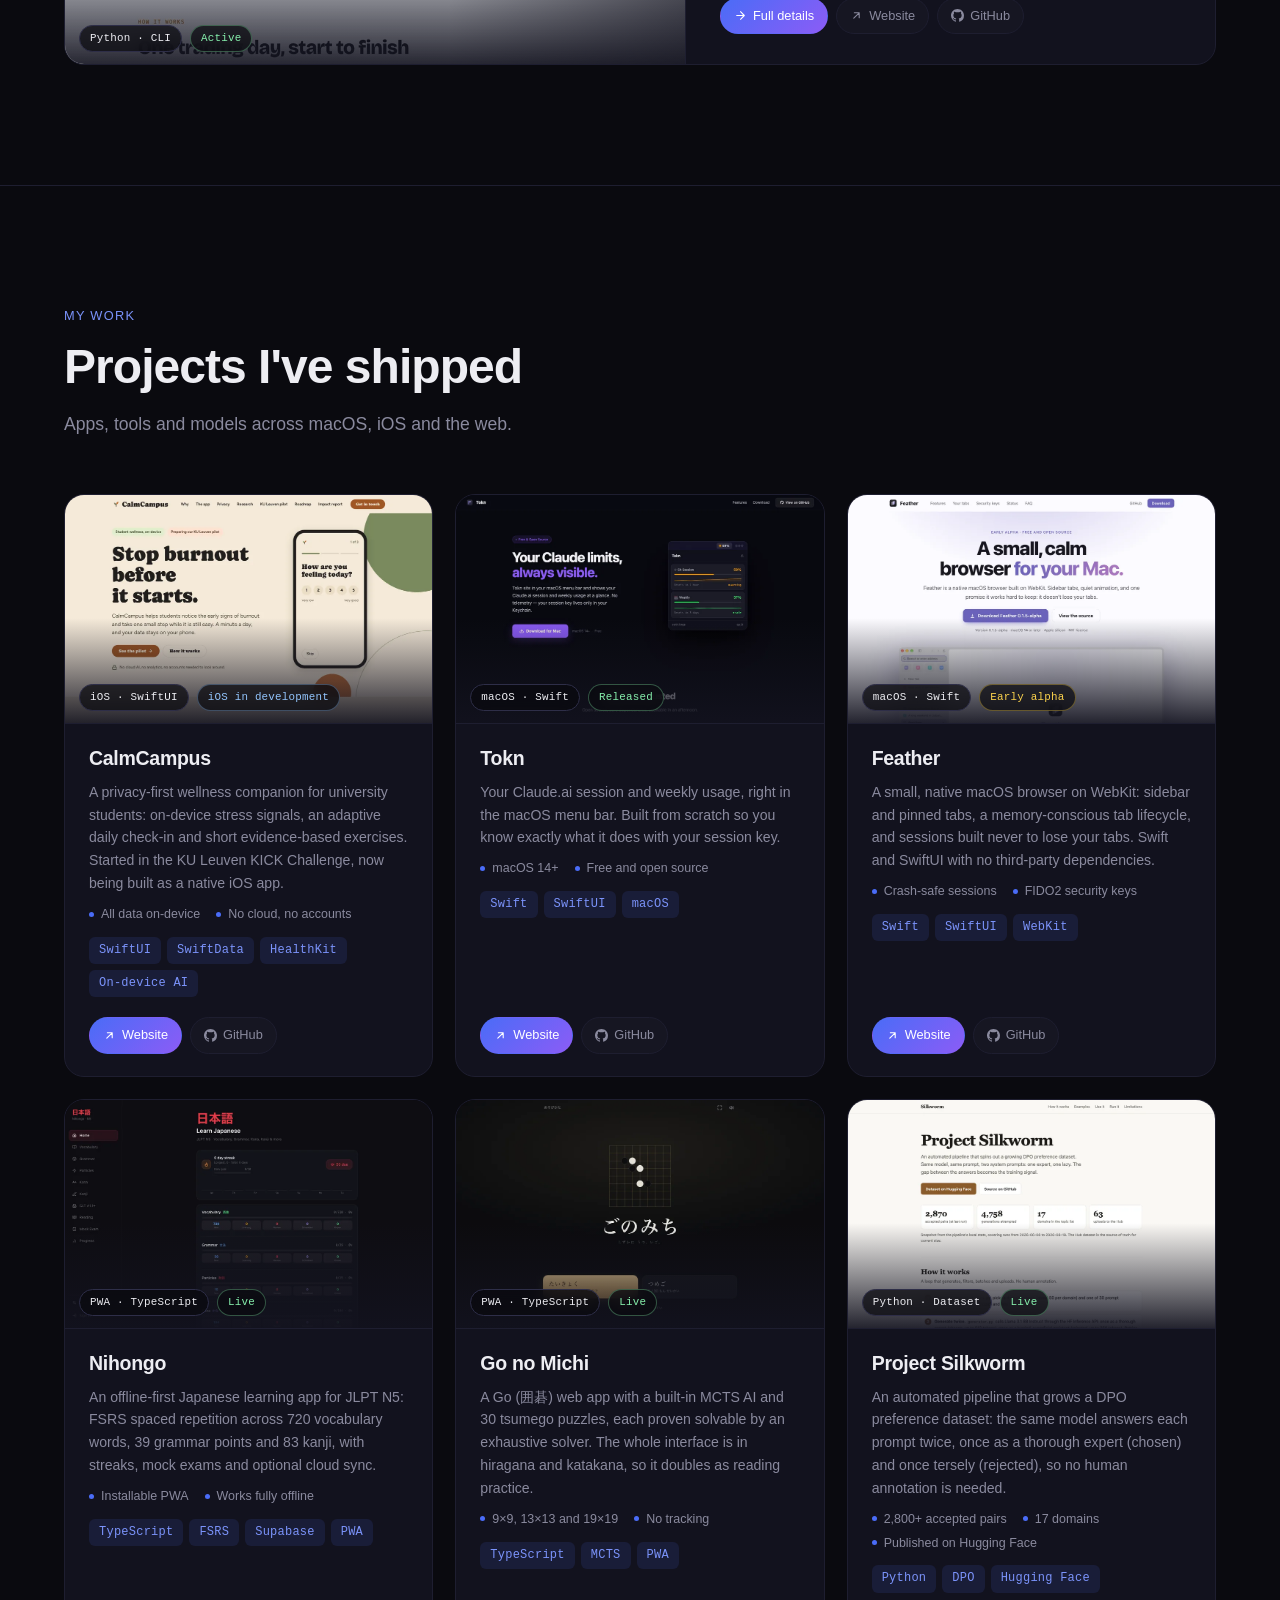
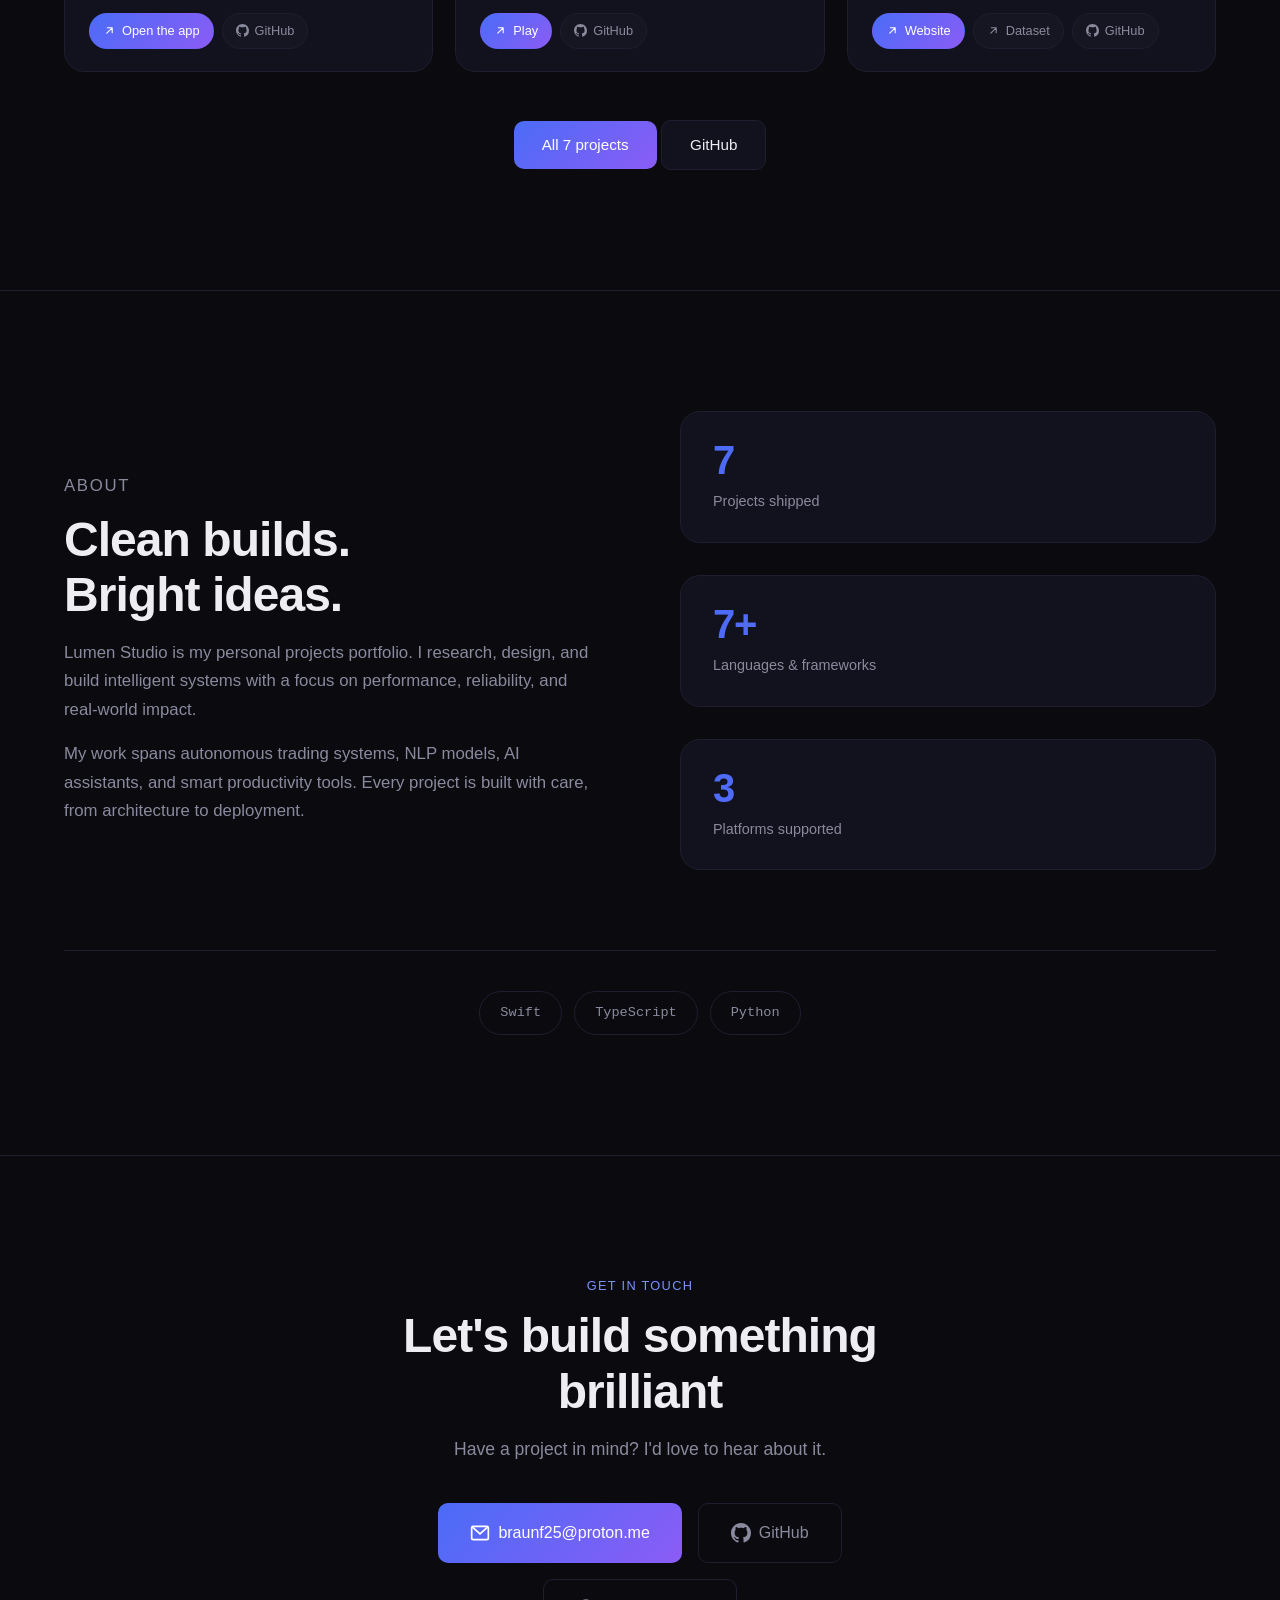
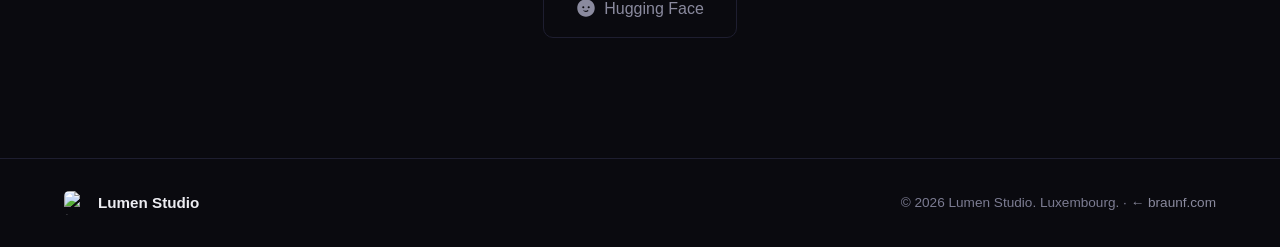
==== commit e36b874f: "Show only the projects that live in the GitHub organisation Remove Piste, FinSight, FocusTimer, Memo" ====
--- a/index.html
+++ b/index.html
@@ -4,14 +4,14 @@
     <meta charset="UTF-8">
     <meta name="viewport" content="width=device-width, initial-scale=1.0">
     <title>Lumen Studio — Beautiful software. Brilliantly built.</title>
-    <meta name="description" content="Lumen Studio is my personal projects portfolio: apps, tools and AI systems I build on my own, from an autonomous trading system to macOS apps, a ski companion and a Japanese learning app.">
+    <meta name="description" content="Lumen Studio is my personal projects portfolio: apps, tools and AI systems I build on my own, from an autonomous trading system to a privacy-first wellness app, macOS apps and a Japanese learning app.">
     <meta property="og:type"        content="website">
     <meta property="og:title"       content="Lumen Studio — Beautiful software. Brilliantly built.">
-    <meta property="og:description" content="Lumen Studio is my personal projects portfolio: apps, tools and AI systems I build on my own, from an autonomous trading system to macOS apps, a ski companion and a Japanese learning app.">
+    <meta property="og:description" content="Lumen Studio is my personal projects portfolio: apps, tools and AI systems I build on my own, from an autonomous trading system to a privacy-first wellness app, macOS apps and a Japanese learning app.">
     <meta property="og:image"       content="https://projects.braunf.com/assets/og-image.png">
     <meta name="twitter:card"       content="summary_large_image">
     <meta name="twitter:title"      content="Lumen Studio — Beautiful software. Brilliantly built.">
-    <meta name="twitter:description" content="Lumen Studio is my personal projects portfolio: apps, tools and AI systems I build on my own, from an autonomous trading system to macOS apps, a ski companion and a Japanese learning app.">
+    <meta name="twitter:description" content="Lumen Studio is my personal projects portfolio: apps, tools and AI systems I build on my own, from an autonomous trading system to a privacy-first wellness app, macOS apps and a Japanese learning app.">
     <meta name="twitter:image"      content="https://projects.braunf.com/assets/og-image.png">
     <meta name="theme-color" content="#0a0a0f">
     <meta property="og:site_name" content="Lumen Studio">
@@ -33,7 +33,6 @@
             </button>
             <ul class="nav-links" id="nav-links">
                 <li><a href="velox.html" class="nav-velox">Velox</a></li>
-                <li><a href="piste.html" class="nav-piste">Piste</a></li>
                 <li><a href="projects.html" class="nav-projects">Projects</a></li>
                 <li><a href="#work">Work</a></li>
                 <li><a href="#about">About</a></li>
@@ -44,7 +43,6 @@
                         <svg viewBox="0 0 24 24" width="12" height="12" fill="none" stroke="currentColor" stroke-width="2.5"><polyline points="6 9 12 15 18 9"/></svg>
                     </button>
                     <div class="nav-mac-menu" id="mac-apps-menu">
-                        <a href="https://focus.braunf.com" target="_blank" rel="noopener" class="nav-mac-item nav-mac-item-focus">⏱ FocusTimer</a>
                         <a href="https://tokn.braunf.com" target="_blank" rel="noopener" class="nav-mac-item nav-mac-item-tokn">◈ Tokn</a>
                         <a href="https://feather.braunf.com" target="_blank" rel="noopener" class="nav-mac-item nav-mac-item-feather">🪶 Feather</a>
                     </div>
@@ -70,16 +68,16 @@
                 Beautiful software.<br>
                 <span class="hero-accent">Brilliantly built.</span>
             </h1>
-            <p class="hero-sub">I build apps, tools and AI systems on my own, from an autonomous trading system to macOS apps, a ski companion and a Japanese learning app.</p>
+            <p class="hero-sub">I build apps, tools and AI systems on my own, from an autonomous trading system to a privacy-first wellness app, macOS apps and a Japanese learning app.</p>
             <div class="hero-actions">
                 <a href="#work" class="btn btn-primary">See my work</a>
                 <a href="https://research.braunf.com" class="btn btn-ghost">Research</a>
                 <a href="https://github.com/lumenworksco" target="_blank" rel="noopener" class="btn btn-ghost"><svg width="20" height="20" viewBox="0 0 24 24" fill="currentColor"><path d="M12 0C5.37 0 0 5.37 0 12c0 5.31 3.435 9.795 8.205 11.385.6.105.825-.255.825-.57 0-.285-.015-1.23-.015-2.235-3.015.555-3.795-.735-4.035-1.41-.135-.345-.72-1.41-1.23-1.695-.42-.225-1.02-.78-.015-.795.945-.015 1.62.87 1.845 1.23 1.08 1.815 2.805 1.305 3.495.99.105-.78.42-1.305.765-1.605-2.67-.3-5.46-1.335-5.46-5.925 0-1.305.465-2.385 1.23-3.225-.12-.3-.54-1.53.12-3.18 0 0 1.005-.315 3.3 1.23.96-.27 1.98-.405 3-.405s2.04.135 3 .405c2.295-1.56 3.3-1.23 3.3-1.23.66 1.65.24 2.88.12 3.18.765.84 1.23 1.905 1.23 3.225 0 4.605-2.805 5.625-5.475 5.925.435.375.81 1.095.81 2.22 0 1.605-.015 2.895-.015 3.3 0 .315.225.69.825.57A12.02 12.02 0 0024 12c0-6.63-5.37-12-12-12z"/></svg>GitHub</a>
             </div>
             <div class="hero-stats">
-                <div class="hero-stat"><span class="hero-stat-num">13</span><span class="hero-stat-label">Projects</span></div>
-                <div class="hero-stat"><span class="hero-stat-num">4</span><span class="hero-stat-label">Platforms</span></div>
-                <div class="hero-stat"><span class="hero-stat-num">8</span><span class="hero-stat-label">Languages</span></div>
+                <div class="hero-stat"><span class="hero-stat-num">7</span><span class="hero-stat-label">Projects</span></div>
+                <div class="hero-stat"><span class="hero-stat-num">3</span><span class="hero-stat-label">Platforms</span></div>
+                <div class="hero-stat"><span class="hero-stat-num">3</span><span class="hero-stat-label">Languages</span></div>
                 <div class="hero-stat"><span class="hero-stat-num">1,540+</span><span class="hero-stat-label">Tests in Velox</span></div>
             </div>
         </div>
@@ -88,7 +86,7 @@
         </div>
     </header>
 
-    <div class="marquee" aria-hidden="true"><div class="marquee-track"><span>Swift</span><span>SwiftUI</span><span>Kotlin</span><span>Jetpack Compose</span><span>TypeScript</span><span>React Native</span><span>Python</span><span>PyTorch</span><span>Hugging Face</span><span>Rust</span><span>Java</span><span>Dart</span><span>WebKit</span><span>OpenStreetMap</span><span>Docker</span><span>FSRS</span><span>MCTS</span><span>Swift</span><span>SwiftUI</span><span>Kotlin</span><span>Jetpack Compose</span><span>TypeScript</span><span>React Native</span><span>Python</span><span>PyTorch</span><span>Hugging Face</span><span>Rust</span><span>Java</span><span>Dart</span><span>WebKit</span><span>OpenStreetMap</span><span>Docker</span><span>FSRS</span><span>MCTS</span></div></div>
+    <div class="marquee" aria-hidden="true"><div class="marquee-track"><span>Swift</span><span>SwiftUI</span><span>SwiftData</span><span>HealthKit</span><span>WebKit</span><span>TypeScript</span><span>PWA</span><span>FSRS</span><span>MCTS</span><span>Python</span><span>Alpaca API</span><span>FinBERT</span><span>Hugging Face</span><span>DPO</span><span>Docker</span><span>Swift</span><span>SwiftUI</span><span>SwiftData</span><span>HealthKit</span><span>WebKit</span><span>TypeScript</span><span>PWA</span><span>FSRS</span><span>MCTS</span><span>Python</span><span>Alpaca API</span><span>FinBERT</span><span>Hugging Face</span><span>DPO</span><span>Docker</span></div></div>
 
     <section class="spotlight" id="velox">
         <div class="container">
@@ -108,20 +106,20 @@
             <div class="section-header">
                 <p class="section-label">My Work</p>
                 <h2 class="section-title">Projects I've shipped</h2>
-                <p class="section-sub">Apps, tools and models across macOS, iOS, Android and the web.</p>
+                <p class="section-sub">Apps, tools and models across macOS, iOS and the web.</p>
             </div>
 
             <div class="pc-grid">
                 <article class="pc" data-category="apps ai"><div class="pc-media"><img src="assets/projects/calmcampus.webp" alt="CalmCampus website preview" width="1000" height="625" loading="lazy"><div class="pc-chips"><span class="pc-chip">iOS · SwiftUI</span><span class="pc-chip is-dev">iOS in development</span></div></div><div class="pc-body"><h3 class="pc-title">CalmCampus</h3><p class="pc-desc">A privacy-first wellness companion for university students: on-device stress signals, an adaptive daily check-in and short evidence-based exercises. Started in the KU Leuven KICK Challenge, now being built as a native iOS app.</p><ul class="pc-facts"><li>All data on-device</li><li>No cloud, no accounts</li></ul><div class="pc-tags"><span class="project-tag">SwiftUI</span><span class="project-tag">SwiftData</span><span class="project-tag">HealthKit</span><span class="project-tag">On-device AI</span></div></div><div class="pc-links"><a href="https://cc.braunf.com" target="_blank" rel="noopener" class="pc-link is-primary"><svg viewBox="0 0 24 24" fill="none" stroke="currentColor" stroke-width="2" stroke-linecap="round" stroke-linejoin="round"><path d="M7 17L17 7M8 7h9v9"/></svg>Website</a><a href="https://github.com/lumenworksco/CalmCampus" target="_blank" rel="noopener" class="pc-link"><svg viewBox="0 0 24 24" fill="currentColor"><path d="M12 0C5.37 0 0 5.37 0 12c0 5.31 3.435 9.795 8.205 11.385.6.105.825-.255.825-.57 0-.285-.015-1.23-.015-2.235-3.015.555-3.795-.735-4.035-1.41-.135-.345-.72-1.41-1.23-1.695-.42-.225-1.02-.78-.015-.795.945-.015 1.62.87 1.845 1.23 1.08 1.815 2.805 1.305 3.495.99.105-.78.42-1.305.765-1.605-2.67-.3-5.46-1.335-5.46-5.925 0-1.305.465-2.385 1.23-3.225-.12-.3-.54-1.53.12-3.18 0 0 1.005-.315 3.3 1.23.96-.27 1.98-.405 3-.405s2.04.135 3 .405c2.295-1.56 3.3-1.23 3.3-1.23.66 1.65.24 2.88.12 3.18.765.84 1.23 1.905 1.23 3.225 0 4.605-2.805 5.625-5.475 5.925.435.375.81 1.095.81 2.22 0 1.605-.015 2.895-.015 3.3 0 .315.225.69.825.57A12.02 12.02 0 0024 12c0-6.63-5.37-12-12-12z"/></svg>GitHub</a></div></article>
-                <article class="pc" data-category="apps"><div class="pc-media"><div class="pc-art" style="--art-a:#0b3b5a;--art-b:#2c8fd1"><svg viewBox="0 0 24 24" fill="none" stroke="currentColor" stroke-width="1.3" stroke-linecap="round" stroke-linejoin="round" aria-hidden="true"><path d="M3 20h18L14 4l-4 8-3-3-4 11z"/></svg></div><div class="pc-chips"><span class="pc-chip">Android · Kotlin</span><span class="pc-chip ">Open source</span></div></div><div class="pc-body"><h3 class="pc-title">Piste</h3><p class="pc-desc">A native Android ski companion in Kotlin and Jetpack Compose: GPS run recording with automatic run and lift detection, five map styles with offline tiles, Open-Meteo weather, activity rings and waypoints. Everything stays on the device.</p><ul class="pc-facts"><li>5 map styles</li><li>12 waypoint icons</li><li>Local-only storage</li></ul><div class="pc-tags"><span class="project-tag">Kotlin</span><span class="project-tag">Jetpack Compose</span><span class="project-tag">Material 3</span><span class="project-tag">OpenStreetMap</span></div></div><div class="pc-links"><a href="piste.html" class="pc-link is-primary"><svg viewBox="0 0 24 24" fill="none" stroke="currentColor" stroke-width="2" stroke-linecap="round" stroke-linejoin="round"><path d="M5 12h14M12 5l7 7-7 7"/></svg>Full details</a><a href="https://github.com/iPwnds/Piste-Formerly-Waypoint" target="_blank" rel="noopener" class="pc-link"><svg viewBox="0 0 24 24" fill="currentColor"><path d="M12 0C5.37 0 0 5.37 0 12c0 5.31 3.435 9.795 8.205 11.385.6.105.825-.255.825-.57 0-.285-.015-1.23-.015-2.235-3.015.555-3.795-.735-4.035-1.41-.135-.345-.72-1.41-1.23-1.695-.42-.225-1.02-.78-.015-.795.945-.015 1.62.87 1.845 1.23 1.08 1.815 2.805 1.305 3.495.99.105-.78.42-1.305.765-1.605-2.67-.3-5.46-1.335-5.46-5.925 0-1.305.465-2.385 1.23-3.225-.12-.3-.54-1.53.12-3.18 0 0 1.005-.315 3.3 1.23.96-.27 1.98-.405 3-.405s2.04.135 3 .405c2.295-1.56 3.3-1.23 3.3-1.23.66 1.65.24 2.88.12 3.18.765.84 1.23 1.905 1.23 3.225 0 4.605-2.805 5.625-5.475 5.925.435.375.81 1.095.81 2.22 0 1.605-.015 2.895-.015 3.3 0 .315.225.69.825.57A12.02 12.02 0 0024 12c0-6.63-5.37-12-12-12z"/></svg>GitHub</a></div></article>
-                <article class="pc" data-category="ai trading"><div class="pc-media"><div class="pc-art" style="--art-a:#0e3a28;--art-b:#2fbf7a"><svg viewBox="0 0 24 24" fill="none" stroke="currentColor" stroke-width="1.3" stroke-linecap="round" stroke-linejoin="round" aria-hidden="true"><path d="M3 3v18h18"/><path d="M7 15v3M12 10v8M17 6v12"/></svg></div><div class="pc-chips"><span class="pc-chip">Python · CLI</span><span class="pc-chip ">UCLL project</span></div></div><div class="pc-body"><h3 class="pc-title">FinSight</h3><p class="pc-desc">A Bloomberg Terminal-inspired CLI built around two custom-trained models: a DistilBERT financial sentiment classifier and a Qwen2.5-1.5B QLoRA analyst. Both run fully locally, with no API keys. Built as an Advanced AI project at UCLL.</p><ul class="pc-facts"><li>Sentiment F1 0.9737</li><li>Runs fully offline</li><li>Models on Hugging Face</li></ul><div class="pc-tags"><span class="project-tag">PyTorch</span><span class="project-tag">DistilBERT</span><span class="project-tag">Qwen2.5</span><span class="project-tag">QLoRA</span></div></div><div class="pc-links"><a href="https://github.com/iPwnds/FinSight" target="_blank" rel="noopener" class="pc-link is-primary"><svg viewBox="0 0 24 24" fill="currentColor"><path d="M12 0C5.37 0 0 5.37 0 12c0 5.31 3.435 9.795 8.205 11.385.6.105.825-.255.825-.57 0-.285-.015-1.23-.015-2.235-3.015.555-3.795-.735-4.035-1.41-.135-.345-.72-1.41-1.23-1.695-.42-.225-1.02-.78-.015-.795.945-.015 1.62.87 1.845 1.23 1.08 1.815 2.805 1.305 3.495.99.105-.78.42-1.305.765-1.605-2.67-.3-5.46-1.335-5.46-5.925 0-1.305.465-2.385 1.23-3.225-.12-.3-.54-1.53.12-3.18 0 0 1.005-.315 3.3 1.23.96-.27 1.98-.405 3-.405s2.04.135 3 .405c2.295-1.56 3.3-1.23 3.3-1.23.66 1.65.24 2.88.12 3.18.765.84 1.23 1.905 1.23 3.225 0 4.605-2.805 5.625-5.475 5.925.435.375.81 1.095.81 2.22 0 1.605-.015 2.895-.015 3.3 0 .315.225.69.825.57A12.02 12.02 0 0024 12c0-6.63-5.37-12-12-12z"/></svg>GitHub</a><a href="https://huggingface.co/iPwnds/finsentiment-distilbert" target="_blank" rel="noopener" class="pc-link"><svg viewBox="0 0 24 24" fill="none" stroke="currentColor" stroke-width="2" stroke-linecap="round" stroke-linejoin="round"><path d="M7 17L17 7M8 7h9v9"/></svg>Models</a></div></article>
                 <article class="pc" data-category="apps tools"><div class="pc-media"><img src="assets/projects/tokn.webp" alt="Tokn website preview" width="1000" height="625" loading="lazy"><div class="pc-chips"><span class="pc-chip">macOS · Swift</span><span class="pc-chip is-live">Released</span></div></div><div class="pc-body"><h3 class="pc-title">Tokn</h3><p class="pc-desc">Your Claude.ai session and weekly usage, right in the macOS menu bar. Built from scratch so you know exactly what it does with your session key.</p><ul class="pc-facts"><li>macOS 14+</li><li>Free and open source</li></ul><div class="pc-tags"><span class="project-tag">Swift</span><span class="project-tag">SwiftUI</span><span class="project-tag">macOS</span></div></div><div class="pc-links"><a href="https://tokn.braunf.com" target="_blank" rel="noopener" class="pc-link is-primary"><svg viewBox="0 0 24 24" fill="none" stroke="currentColor" stroke-width="2" stroke-linecap="round" stroke-linejoin="round"><path d="M7 17L17 7M8 7h9v9"/></svg>Website</a><a href="https://github.com/lumenworksco/-Tokn" target="_blank" rel="noopener" class="pc-link"><svg viewBox="0 0 24 24" fill="currentColor"><path d="M12 0C5.37 0 0 5.37 0 12c0 5.31 3.435 9.795 8.205 11.385.6.105.825-.255.825-.57 0-.285-.015-1.23-.015-2.235-3.015.555-3.795-.735-4.035-1.41-.135-.345-.72-1.41-1.23-1.695-.42-.225-1.02-.78-.015-.795.945-.015 1.62.87 1.845 1.23 1.08 1.815 2.805 1.305 3.495.99.105-.78.42-1.305.765-1.605-2.67-.3-5.46-1.335-5.46-5.925 0-1.305.465-2.385 1.23-3.225-.12-.3-.54-1.53.12-3.18 0 0 1.005-.315 3.3 1.23.96-.27 1.98-.405 3-.405s2.04.135 3 .405c2.295-1.56 3.3-1.23 3.3-1.23.66 1.65.24 2.88.12 3.18.765.84 1.23 1.905 1.23 3.225 0 4.605-2.805 5.625-5.475 5.925.435.375.81 1.095.81 2.22 0 1.605-.015 2.895-.015 3.3 0 .315.225.69.825.57A12.02 12.02 0 0024 12c0-6.63-5.37-12-12-12z"/></svg>GitHub</a></div></article>
                 <article class="pc" data-category="apps"><div class="pc-media"><img src="assets/projects/feather.webp" alt="Feather website preview" width="1000" height="625" loading="lazy"><div class="pc-chips"><span class="pc-chip">macOS · Swift</span><span class="pc-chip is-alpha">Early alpha</span></div></div><div class="pc-body"><h3 class="pc-title">Feather</h3><p class="pc-desc">A small, native macOS browser on WebKit: sidebar and pinned tabs, a memory-conscious tab lifecycle, and sessions built never to lose your tabs. Swift and SwiftUI with no third-party dependencies.</p><ul class="pc-facts"><li>Crash-safe sessions</li><li>FIDO2 security keys</li></ul><div class="pc-tags"><span class="project-tag">Swift</span><span class="project-tag">SwiftUI</span><span class="project-tag">WebKit</span></div></div><div class="pc-links"><a href="https://feather.braunf.com" target="_blank" rel="noopener" class="pc-link is-primary"><svg viewBox="0 0 24 24" fill="none" stroke="currentColor" stroke-width="2" stroke-linecap="round" stroke-linejoin="round"><path d="M7 17L17 7M8 7h9v9"/></svg>Website</a><a href="https://github.com/lumenworksco/-Feather" target="_blank" rel="noopener" class="pc-link"><svg viewBox="0 0 24 24" fill="currentColor"><path d="M12 0C5.37 0 0 5.37 0 12c0 5.31 3.435 9.795 8.205 11.385.6.105.825-.255.825-.57 0-.285-.015-1.23-.015-2.235-3.015.555-3.795-.735-4.035-1.41-.135-.345-.72-1.41-1.23-1.695-.42-.225-1.02-.78-.015-.795.945-.015 1.62.87 1.845 1.23 1.08 1.815 2.805 1.305 3.495.99.105-.78.42-1.305.765-1.605-2.67-.3-5.46-1.335-5.46-5.925 0-1.305.465-2.385 1.23-3.225-.12-.3-.54-1.53.12-3.18 0 0 1.005-.315 3.3 1.23.96-.27 1.98-.405 3-.405s2.04.135 3 .405c2.295-1.56 3.3-1.23 3.3-1.23.66 1.65.24 2.88.12 3.18.765.84 1.23 1.905 1.23 3.225 0 4.605-2.805 5.625-5.475 5.925.435.375.81 1.095.81 2.22 0 1.605-.015 2.895-.015 3.3 0 .315.225.69.825.57A12.02 12.02 0 0024 12c0-6.63-5.37-12-12-12z"/></svg>GitHub</a></div></article>
                 <article class="pc" data-category="web"><div class="pc-media"><img src="assets/projects/nihongo.webp" alt="Nihongo website preview" width="1000" height="625" loading="lazy"><div class="pc-chips"><span class="pc-chip">PWA · TypeScript</span><span class="pc-chip is-live">Live</span></div></div><div class="pc-body"><h3 class="pc-title">Nihongo</h3><p class="pc-desc">An offline-first Japanese learning app for JLPT N5: FSRS spaced repetition across 720 vocabulary words, 39 grammar points and 83 kanji, with streaks, mock exams and optional cloud sync.</p><ul class="pc-facts"><li>Installable PWA</li><li>Works fully offline</li></ul><div class="pc-tags"><span class="project-tag">TypeScript</span><span class="project-tag">FSRS</span><span class="project-tag">Supabase</span><span class="project-tag">PWA</span></div></div><div class="pc-links"><a href="https://nihongo.braunf.com" target="_blank" rel="noopener" class="pc-link is-primary"><svg viewBox="0 0 24 24" fill="none" stroke="currentColor" stroke-width="2" stroke-linecap="round" stroke-linejoin="round"><path d="M7 17L17 7M8 7h9v9"/></svg>Open the app</a><a href="https://github.com/lumenworksco/-_Nihongo" target="_blank" rel="noopener" class="pc-link"><svg viewBox="0 0 24 24" fill="currentColor"><path d="M12 0C5.37 0 0 5.37 0 12c0 5.31 3.435 9.795 8.205 11.385.6.105.825-.255.825-.57 0-.285-.015-1.23-.015-2.235-3.015.555-3.795-.735-4.035-1.41-.135-.345-.72-1.41-1.23-1.695-.42-.225-1.02-.78-.015-.795.945-.015 1.62.87 1.845 1.23 1.08 1.815 2.805 1.305 3.495.99.105-.78.42-1.305.765-1.605-2.67-.3-5.46-1.335-5.46-5.925 0-1.305.465-2.385 1.23-3.225-.12-.3-.54-1.53.12-3.18 0 0 1.005-.315 3.3 1.23.96-.27 1.98-.405 3-.405s2.04.135 3 .405c2.295-1.56 3.3-1.23 3.3-1.23.66 1.65.24 2.88.12 3.18.765.84 1.23 1.905 1.23 3.225 0 4.605-2.805 5.625-5.475 5.925.435.375.81 1.095.81 2.22 0 1.605-.015 2.895-.015 3.3 0 .315.225.69.825.57A12.02 12.02 0 0024 12c0-6.63-5.37-12-12-12z"/></svg>GitHub</a></div></article>
+                <article class="pc" data-category="web"><div class="pc-media"><img src="assets/projects/go-no-michi.webp" alt="Go no Michi website preview" width="1000" height="625" loading="lazy"><div class="pc-chips"><span class="pc-chip">PWA · TypeScript</span><span class="pc-chip is-live">Live</span></div></div><div class="pc-body"><h3 class="pc-title">Go no Michi</h3><p class="pc-desc">A Go (囲碁) web app with a built-in MCTS AI and 30 tsumego puzzles, each proven solvable by an exhaustive solver. The whole interface is in hiragana and katakana, so it doubles as reading practice.</p><ul class="pc-facts"><li>9×9, 13×13 and 19×19</li><li>No tracking</li></ul><div class="pc-tags"><span class="project-tag">TypeScript</span><span class="project-tag">MCTS</span><span class="project-tag">PWA</span></div></div><div class="pc-links"><a href="https://go.braunf.com" target="_blank" rel="noopener" class="pc-link is-primary"><svg viewBox="0 0 24 24" fill="none" stroke="currentColor" stroke-width="2" stroke-linecap="round" stroke-linejoin="round"><path d="M7 17L17 7M8 7h9v9"/></svg>Play</a><a href="https://github.com/lumenworksco/-_Go-no-Michi" target="_blank" rel="noopener" class="pc-link"><svg viewBox="0 0 24 24" fill="currentColor"><path d="M12 0C5.37 0 0 5.37 0 12c0 5.31 3.435 9.795 8.205 11.385.6.105.825-.255.825-.57 0-.285-.015-1.23-.015-2.235-3.015.555-3.795-.735-4.035-1.41-.135-.345-.72-1.41-1.23-1.695-.42-.225-1.02-.78-.015-.795.945-.015 1.62.87 1.845 1.23 1.08 1.815 2.805 1.305 3.495.99.105-.78.42-1.305.765-1.605-2.67-.3-5.46-1.335-5.46-5.925 0-1.305.465-2.385 1.23-3.225-.12-.3-.54-1.53.12-3.18 0 0 1.005-.315 3.3 1.23.96-.27 1.98-.405 3-.405s2.04.135 3 .405c2.295-1.56 3.3-1.23 3.3-1.23.66 1.65.24 2.88.12 3.18.765.84 1.23 1.905 1.23 3.225 0 4.605-2.805 5.625-5.475 5.925.435.375.81 1.095.81 2.22 0 1.605-.015 2.895-.015 3.3 0 .315.225.69.825.57A12.02 12.02 0 0024 12c0-6.63-5.37-12-12-12z"/></svg>GitHub</a></div></article>
+                <article class="pc" data-category="ai"><div class="pc-media"><img src="assets/projects/silkworm.webp" alt="Project Silkworm website preview" width="1000" height="625" loading="lazy"><div class="pc-chips"><span class="pc-chip">Python · Dataset</span><span class="pc-chip is-live">Live</span></div></div><div class="pc-body"><h3 class="pc-title">Project Silkworm</h3><p class="pc-desc">An automated pipeline that grows a DPO preference dataset: the same model answers each prompt twice, once as a thorough expert (chosen) and once tersely (rejected), so no human annotation is needed.</p><ul class="pc-facts"><li>2,800+ accepted pairs</li><li>17 domains</li><li>Published on Hugging Face</li></ul><div class="pc-tags"><span class="project-tag">Python</span><span class="project-tag">DPO</span><span class="project-tag">Hugging Face</span></div></div><div class="pc-links"><a href="https://lumenworksco.github.io/-Project-Silkworm/" target="_blank" rel="noopener" class="pc-link is-primary"><svg viewBox="0 0 24 24" fill="none" stroke="currentColor" stroke-width="2" stroke-linecap="round" stroke-linejoin="round"><path d="M7 17L17 7M8 7h9v9"/></svg>Website</a><a href="https://huggingface.co/datasets/iPwnds/Project-Silkworm" target="_blank" rel="noopener" class="pc-link"><svg viewBox="0 0 24 24" fill="none" stroke="currentColor" stroke-width="2" stroke-linecap="round" stroke-linejoin="round"><path d="M7 17L17 7M8 7h9v9"/></svg>Dataset</a><a href="https://github.com/lumenworksco/-Project-Silkworm" target="_blank" rel="noopener" class="pc-link"><svg viewBox="0 0 24 24" fill="currentColor"><path d="M12 0C5.37 0 0 5.37 0 12c0 5.31 3.435 9.795 8.205 11.385.6.105.825-.255.825-.57 0-.285-.015-1.23-.015-2.235-3.015.555-3.795-.735-4.035-1.41-.135-.345-.72-1.41-1.23-1.695-.42-.225-1.02-.78-.015-.795.945-.015 1.62.87 1.845 1.23 1.08 1.815 2.805 1.305 3.495.99.105-.78.42-1.305.765-1.605-2.67-.3-5.46-1.335-5.46-5.925 0-1.305.465-2.385 1.23-3.225-.12-.3-.54-1.53.12-3.18 0 0 1.005-.315 3.3 1.23.96-.27 1.98-.405 3-.405s2.04.135 3 .405c2.295-1.56 3.3-1.23 3.3-1.23.66 1.65.24 2.88.12 3.18.765.84 1.23 1.905 1.23 3.225 0 4.605-2.805 5.625-5.475 5.925.435.375.81 1.095.81 2.22 0 1.605-.015 2.895-.015 3.3 0 .315.225.69.825.57A12.02 12.02 0 0024 12c0-6.63-5.37-12-12-12z"/></svg>GitHub</a></div></article>
             </div>
 
             <div class="work-cta">
-                <a href="projects.html" class="btn btn-primary">All 13 projects</a>
+                <a href="projects.html" class="btn btn-primary">All 7 projects</a>
                 <a href="https://github.com/lumenworksco" target="_blank" rel="noopener" class="btn btn-secondary">GitHub</a>
             </div>
         </div>
@@ -138,7 +136,7 @@
                 </div>
                 <div class="about-stats">
                     <div class="stat">
-                        <span class="stat-number">13</span>
+                        <span class="stat-number">7</span>
                         <span class="stat-label">Projects shipped</span>
                     </div>
                     <div class="stat">
@@ -146,7 +144,7 @@
                         <span class="stat-label">Languages & frameworks</span>
                     </div>
                     <div class="stat">
-                        <span class="stat-number">4</span>
+                        <span class="stat-number">3</span>
                         <span class="stat-label">Platforms supported</span>
                     </div>
                 </div>
@@ -154,12 +152,8 @@
 
             <div class="tech-strip">
                 <div class="tech-item">Swift</div>
-                <div class="tech-item">Kotlin</div>
-                <div class="tech-item">Dart</div>
                 <div class="tech-item">TypeScript</div>
                 <div class="tech-item">Python</div>
-                <div class="tech-item">Rust</div>
-                <div class="tech-item">Java</div>
             </div>
         </div>
     </section>
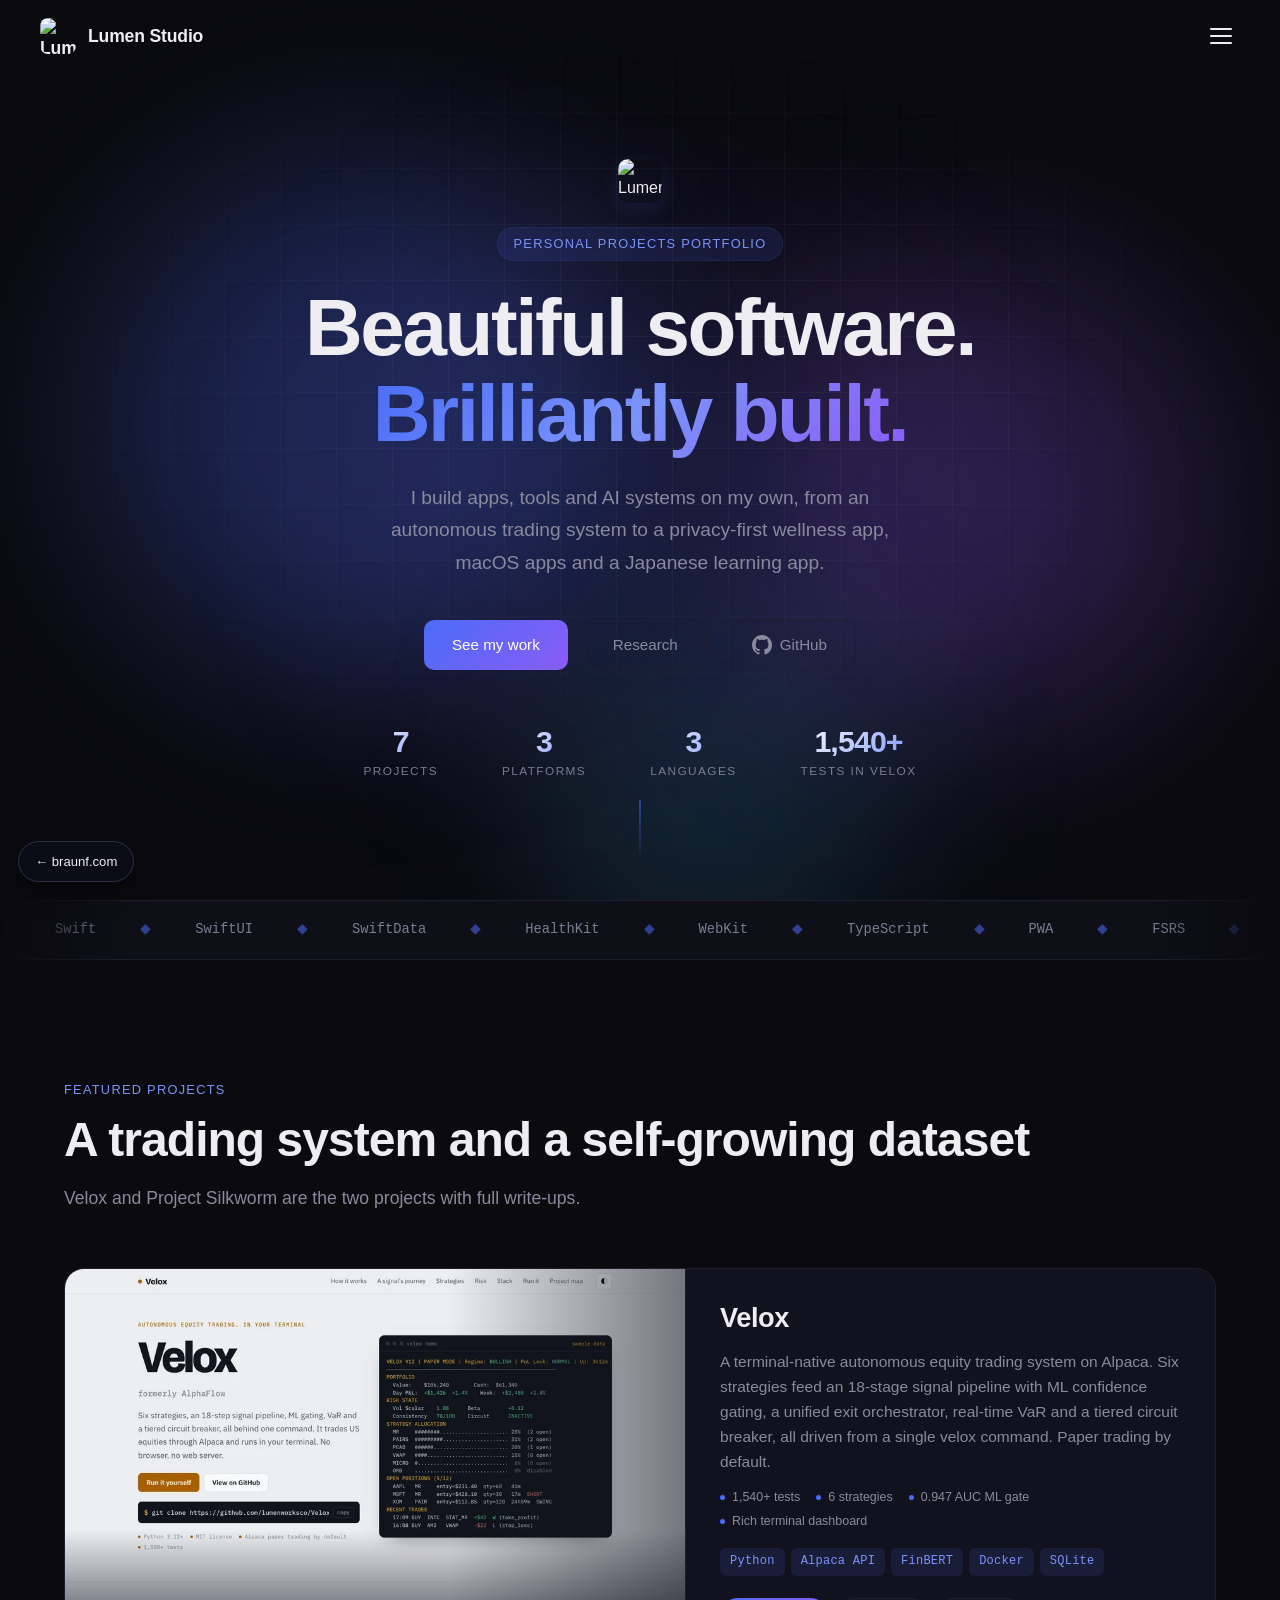
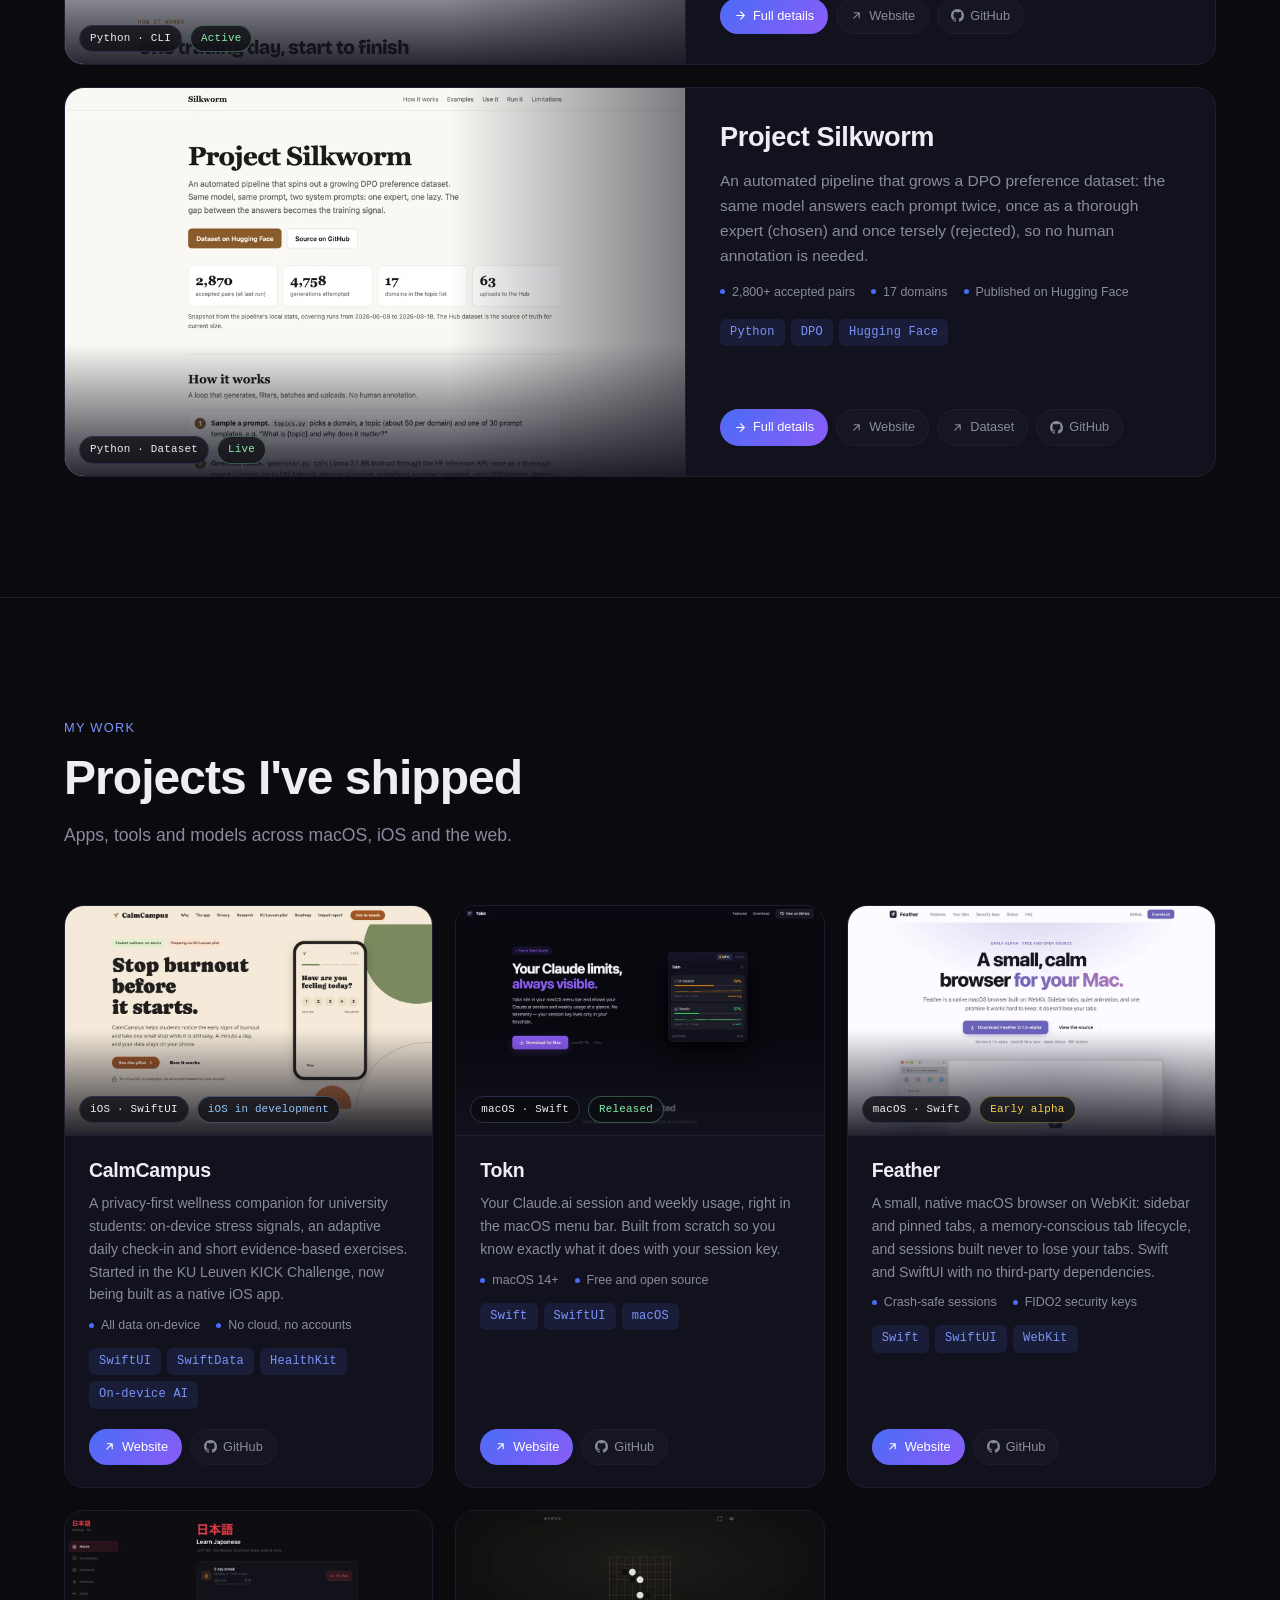
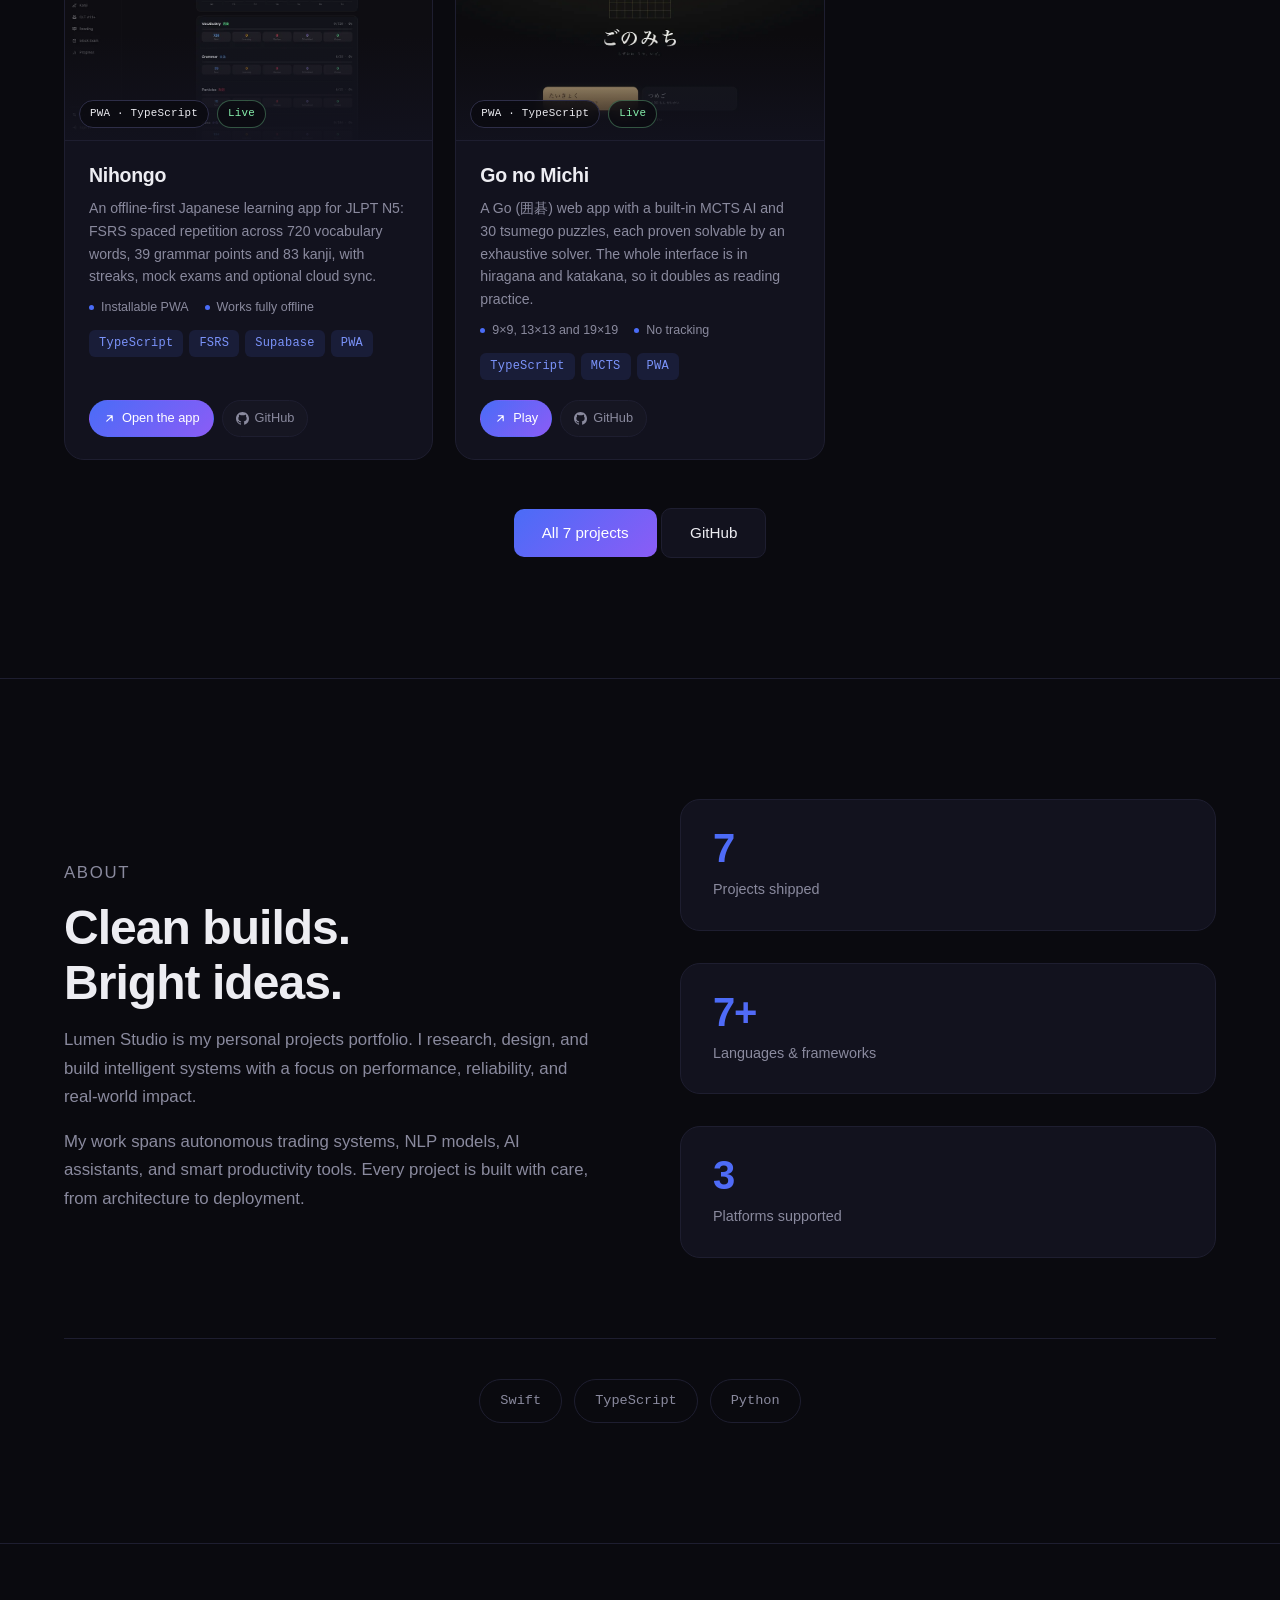
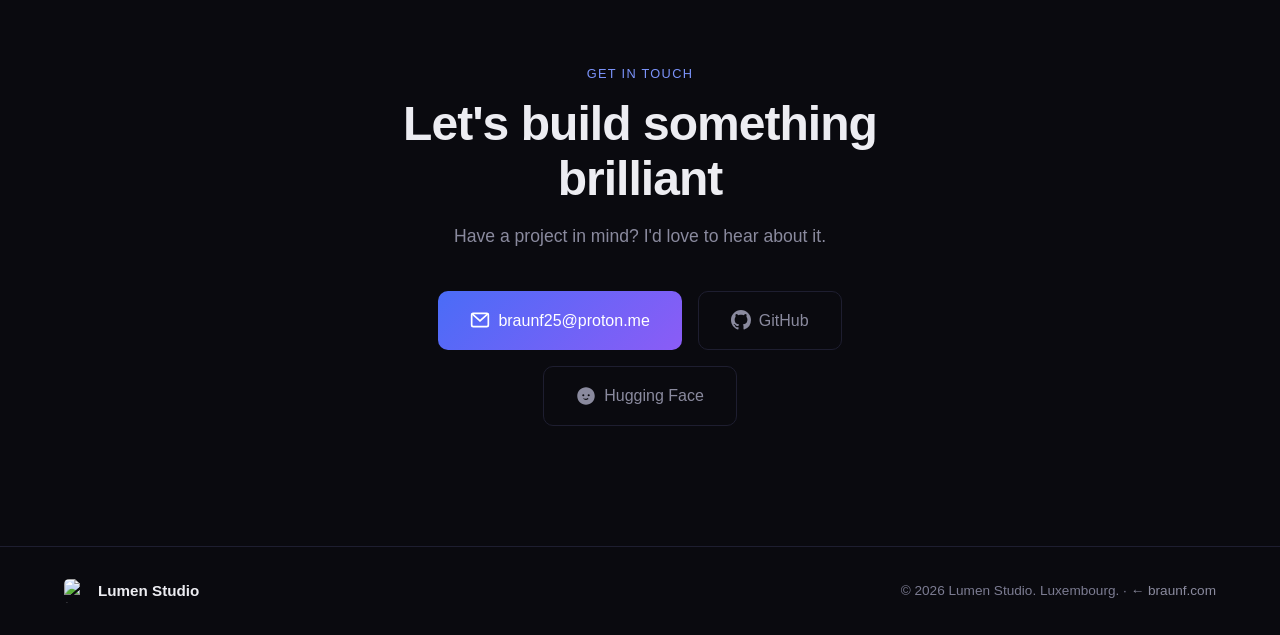
==== commit 3781c5ae: "Add a Web Apps dropdown and a Project Silkworm page Web Apps (Nihongo, Go no Michi) sits beside Mac " ====
--- a/index.html
+++ b/index.html
@@ -33,18 +33,28 @@
             </button>
             <ul class="nav-links" id="nav-links">
                 <li><a href="velox.html" class="nav-velox">Velox</a></li>
+                <li><a href="silkworm.html" class="nav-velox">Silkworm</a></li>
                 <li><a href="projects.html" class="nav-projects">Projects</a></li>
-                <li><a href="#work">Work</a></li>
                 <li><a href="#about">About</a></li>
                 <li><a href="#contact">Contact</a></li>
                 <li class="nav-mac-wrapper">
-                    <button class="nav-mac-btn" id="mac-apps-btn" aria-expanded="false">
+                    <button class="nav-mac-btn" id="mac-apps-btn" aria-expanded="false" aria-controls="mac-apps-menu">
                         Mac Apps
                         <svg viewBox="0 0 24 24" width="12" height="12" fill="none" stroke="currentColor" stroke-width="2.5"><polyline points="6 9 12 15 18 9"/></svg>
                     </button>
                     <div class="nav-mac-menu" id="mac-apps-menu">
                         <a href="https://tokn.braunf.com" target="_blank" rel="noopener" class="nav-mac-item nav-mac-item-tokn">◈ Tokn</a>
                         <a href="https://feather.braunf.com" target="_blank" rel="noopener" class="nav-mac-item nav-mac-item-feather">🪶 Feather</a>
+                    </div>
+                </li>
+                <li class="nav-mac-wrapper">
+                    <button class="nav-mac-btn" id="web-apps-btn" aria-expanded="false" aria-controls="web-apps-menu">
+                        Web Apps
+                        <svg viewBox="0 0 24 24" width="12" height="12" fill="none" stroke="currentColor" stroke-width="2.5"><polyline points="6 9 12 15 18 9"/></svg>
+                    </button>
+                    <div class="nav-mac-menu" id="web-apps-menu">
+                        <a href="https://nihongo.braunf.com" target="_blank" rel="noopener" class="nav-mac-item nav-mac-item-nihongo">日 Nihongo</a>
+                        <a href="https://go.braunf.com" target="_blank" rel="noopener" class="nav-mac-item nav-mac-item-go">● Go no Michi</a>
                     </div>
                 </li>
                 <li><a href="https://github.com/lumenworksco" target="_blank" rel="noopener" class="nav-github">GitHub</a></li>
@@ -91,12 +101,14 @@
     <section class="spotlight" id="velox">
         <div class="container">
             <div class="section-header">
-                <p class="section-label">Featured Project</p>
-                <h2 class="section-title">A trading system that lives in a terminal</h2>
-                <p class="section-sub">Velox is my most ambitious project.</p>
+                <p class="section-label">Featured Projects</p>
+                <h2 class="section-title">A trading system and a self-growing dataset</h2>
+                <p class="section-sub">Velox and Project Silkworm are the two projects with full write-ups.</p>
             </div>
             <div class="pc-grid">
                 <article class="pc pc-flagship" data-category="trading ai"><div class="pc-media"><img src="assets/projects/velox.webp" alt="Velox website preview" width="1000" height="625" loading="lazy"><div class="pc-chips"><span class="pc-chip">Python · CLI</span><span class="pc-chip is-live">Active</span></div></div><div class="pc-main"><div class="pc-body"><h3 class="pc-title">Velox</h3><p class="pc-desc">A terminal-native autonomous equity trading system on Alpaca. Six strategies feed an 18-stage signal pipeline with ML confidence gating, a unified exit orchestrator, real-time VaR and a tiered circuit breaker, all driven from a single velox command. Paper trading by default.</p><ul class="pc-facts"><li>1,540+ tests</li><li>6 strategies</li><li>0.947 AUC ML gate</li><li>Rich terminal dashboard</li></ul><div class="pc-tags"><span class="project-tag">Python</span><span class="project-tag">Alpaca API</span><span class="project-tag">FinBERT</span><span class="project-tag">Docker</span><span class="project-tag">SQLite</span></div></div><div class="pc-links"><a href="velox.html" class="pc-link is-primary"><svg viewBox="0 0 24 24" fill="none" stroke="currentColor" stroke-width="2" stroke-linecap="round" stroke-linejoin="round"><path d="M5 12h14M12 5l7 7-7 7"/></svg>Full details</a><a href="https://velox.braunf.com" target="_blank" rel="noopener" class="pc-link"><svg viewBox="0 0 24 24" fill="none" stroke="currentColor" stroke-width="2" stroke-linecap="round" stroke-linejoin="round"><path d="M7 17L17 7M8 7h9v9"/></svg>Website</a><a href="https://github.com/lumenworksco/-Velox" target="_blank" rel="noopener" class="pc-link"><svg viewBox="0 0 24 24" fill="currentColor"><path d="M12 0C5.37 0 0 5.37 0 12c0 5.31 3.435 9.795 8.205 11.385.6.105.825-.255.825-.57 0-.285-.015-1.23-.015-2.235-3.015.555-3.795-.735-4.035-1.41-.135-.345-.72-1.41-1.23-1.695-.42-.225-1.02-.78-.015-.795.945-.015 1.62.87 1.845 1.23 1.08 1.815 2.805 1.305 3.495.99.105-.78.42-1.305.765-1.605-2.67-.3-5.46-1.335-5.46-5.925 0-1.305.465-2.385 1.23-3.225-.12-.3-.54-1.53.12-3.18 0 0 1.005-.315 3.3 1.23.96-.27 1.98-.405 3-.405s2.04.135 3 .405c2.295-1.56 3.3-1.23 3.3-1.23.66 1.65.24 2.88.12 3.18.765.84 1.23 1.905 1.23 3.225 0 4.605-2.805 5.625-5.475 5.925.435.375.81 1.095.81 2.22 0 1.605-.015 2.895-.015 3.3 0 .315.225.69.825.57A12.02 12.02 0 0024 12c0-6.63-5.37-12-12-12z"/></svg>GitHub</a></div></div></article>
+
+                <article class="pc pc-flagship" data-category="ai"><div class="pc-media"><img src="assets/projects/silkworm.webp" alt="Project Silkworm website preview" width="1000" height="625" loading="lazy"><div class="pc-chips"><span class="pc-chip">Python · Dataset</span><span class="pc-chip is-live">Live</span></div></div><div class="pc-main"><div class="pc-body"><h3 class="pc-title">Project Silkworm</h3><p class="pc-desc">An automated pipeline that grows a DPO preference dataset: the same model answers each prompt twice, once as a thorough expert (chosen) and once tersely (rejected), so no human annotation is needed.</p><ul class="pc-facts"><li>2,800+ accepted pairs</li><li>17 domains</li><li>Published on Hugging Face</li></ul><div class="pc-tags"><span class="project-tag">Python</span><span class="project-tag">DPO</span><span class="project-tag">Hugging Face</span></div></div><div class="pc-links"><a href="silkworm.html" class="pc-link is-primary"><svg viewBox="0 0 24 24" fill="none" stroke="currentColor" stroke-width="2" stroke-linecap="round" stroke-linejoin="round"><path d="M5 12h14M12 5l7 7-7 7"/></svg>Full details</a><a href="https://silk.braunf.com" target="_blank" rel="noopener" class="pc-link"><svg viewBox="0 0 24 24" fill="none" stroke="currentColor" stroke-width="2" stroke-linecap="round" stroke-linejoin="round"><path d="M7 17L17 7M8 7h9v9"/></svg>Website</a><a href="https://huggingface.co/datasets/iPwnds/Project-Silkworm" target="_blank" rel="noopener" class="pc-link"><svg viewBox="0 0 24 24" fill="none" stroke="currentColor" stroke-width="2" stroke-linecap="round" stroke-linejoin="round"><path d="M7 17L17 7M8 7h9v9"/></svg>Dataset</a><a href="https://github.com/lumenworksco/-Project-Silkworm" target="_blank" rel="noopener" class="pc-link"><svg viewBox="0 0 24 24" fill="currentColor"><path d="M12 0C5.37 0 0 5.37 0 12c0 5.31 3.435 9.795 8.205 11.385.6.105.825-.255.825-.57 0-.285-.015-1.23-.015-2.235-3.015.555-3.795-.735-4.035-1.41-.135-.345-.72-1.41-1.23-1.695-.42-.225-1.02-.78-.015-.795.945-.015 1.62.87 1.845 1.23 1.08 1.815 2.805 1.305 3.495.99.105-.78.42-1.305.765-1.605-2.67-.3-5.46-1.335-5.46-5.925 0-1.305.465-2.385 1.23-3.225-.12-.3-.54-1.53.12-3.18 0 0 1.005-.315 3.3 1.23.96-.27 1.98-.405 3-.405s2.04.135 3 .405c2.295-1.56 3.3-1.23 3.3-1.23.66 1.65.24 2.88.12 3.18.765.84 1.23 1.905 1.23 3.225 0 4.605-2.805 5.625-5.475 5.925.435.375.81 1.095.81 2.22 0 1.605-.015 2.895-.015 3.3 0 .315.225.69.825.57A12.02 12.02 0 0024 12c0-6.63-5.37-12-12-12z"/></svg>GitHub</a></div></div></article>
             </div>
         </div>
     </section>
@@ -115,7 +127,6 @@
                 <article class="pc" data-category="apps"><div class="pc-media"><img src="assets/projects/feather.webp" alt="Feather website preview" width="1000" height="625" loading="lazy"><div class="pc-chips"><span class="pc-chip">macOS · Swift</span><span class="pc-chip is-alpha">Early alpha</span></div></div><div class="pc-body"><h3 class="pc-title">Feather</h3><p class="pc-desc">A small, native macOS browser on WebKit: sidebar and pinned tabs, a memory-conscious tab lifecycle, and sessions built never to lose your tabs. Swift and SwiftUI with no third-party dependencies.</p><ul class="pc-facts"><li>Crash-safe sessions</li><li>FIDO2 security keys</li></ul><div class="pc-tags"><span class="project-tag">Swift</span><span class="project-tag">SwiftUI</span><span class="project-tag">WebKit</span></div></div><div class="pc-links"><a href="https://feather.braunf.com" target="_blank" rel="noopener" class="pc-link is-primary"><svg viewBox="0 0 24 24" fill="none" stroke="currentColor" stroke-width="2" stroke-linecap="round" stroke-linejoin="round"><path d="M7 17L17 7M8 7h9v9"/></svg>Website</a><a href="https://github.com/lumenworksco/-Feather" target="_blank" rel="noopener" class="pc-link"><svg viewBox="0 0 24 24" fill="currentColor"><path d="M12 0C5.37 0 0 5.37 0 12c0 5.31 3.435 9.795 8.205 11.385.6.105.825-.255.825-.57 0-.285-.015-1.23-.015-2.235-3.015.555-3.795-.735-4.035-1.41-.135-.345-.72-1.41-1.23-1.695-.42-.225-1.02-.78-.015-.795.945-.015 1.62.87 1.845 1.23 1.08 1.815 2.805 1.305 3.495.99.105-.78.42-1.305.765-1.605-2.67-.3-5.46-1.335-5.46-5.925 0-1.305.465-2.385 1.23-3.225-.12-.3-.54-1.53.12-3.18 0 0 1.005-.315 3.3 1.23.96-.27 1.98-.405 3-.405s2.04.135 3 .405c2.295-1.56 3.3-1.23 3.3-1.23.66 1.65.24 2.88.12 3.18.765.84 1.23 1.905 1.23 3.225 0 4.605-2.805 5.625-5.475 5.925.435.375.81 1.095.81 2.22 0 1.605-.015 2.895-.015 3.3 0 .315.225.69.825.57A12.02 12.02 0 0024 12c0-6.63-5.37-12-12-12z"/></svg>GitHub</a></div></article>
                 <article class="pc" data-category="web"><div class="pc-media"><img src="assets/projects/nihongo.webp" alt="Nihongo website preview" width="1000" height="625" loading="lazy"><div class="pc-chips"><span class="pc-chip">PWA · TypeScript</span><span class="pc-chip is-live">Live</span></div></div><div class="pc-body"><h3 class="pc-title">Nihongo</h3><p class="pc-desc">An offline-first Japanese learning app for JLPT N5: FSRS spaced repetition across 720 vocabulary words, 39 grammar points and 83 kanji, with streaks, mock exams and optional cloud sync.</p><ul class="pc-facts"><li>Installable PWA</li><li>Works fully offline</li></ul><div class="pc-tags"><span class="project-tag">TypeScript</span><span class="project-tag">FSRS</span><span class="project-tag">Supabase</span><span class="project-tag">PWA</span></div></div><div class="pc-links"><a href="https://nihongo.braunf.com" target="_blank" rel="noopener" class="pc-link is-primary"><svg viewBox="0 0 24 24" fill="none" stroke="currentColor" stroke-width="2" stroke-linecap="round" stroke-linejoin="round"><path d="M7 17L17 7M8 7h9v9"/></svg>Open the app</a><a href="https://github.com/lumenworksco/-_Nihongo" target="_blank" rel="noopener" class="pc-link"><svg viewBox="0 0 24 24" fill="currentColor"><path d="M12 0C5.37 0 0 5.37 0 12c0 5.31 3.435 9.795 8.205 11.385.6.105.825-.255.825-.57 0-.285-.015-1.23-.015-2.235-3.015.555-3.795-.735-4.035-1.41-.135-.345-.72-1.41-1.23-1.695-.42-.225-1.02-.78-.015-.795.945-.015 1.62.87 1.845 1.23 1.08 1.815 2.805 1.305 3.495.99.105-.78.42-1.305.765-1.605-2.67-.3-5.46-1.335-5.46-5.925 0-1.305.465-2.385 1.23-3.225-.12-.3-.54-1.53.12-3.18 0 0 1.005-.315 3.3 1.23.96-.27 1.98-.405 3-.405s2.04.135 3 .405c2.295-1.56 3.3-1.23 3.3-1.23.66 1.65.24 2.88.12 3.18.765.84 1.23 1.905 1.23 3.225 0 4.605-2.805 5.625-5.475 5.925.435.375.81 1.095.81 2.22 0 1.605-.015 2.895-.015 3.3 0 .315.225.69.825.57A12.02 12.02 0 0024 12c0-6.63-5.37-12-12-12z"/></svg>GitHub</a></div></article>
                 <article class="pc" data-category="web"><div class="pc-media"><img src="assets/projects/go-no-michi.webp" alt="Go no Michi website preview" width="1000" height="625" loading="lazy"><div class="pc-chips"><span class="pc-chip">PWA · TypeScript</span><span class="pc-chip is-live">Live</span></div></div><div class="pc-body"><h3 class="pc-title">Go no Michi</h3><p class="pc-desc">A Go (囲碁) web app with a built-in MCTS AI and 30 tsumego puzzles, each proven solvable by an exhaustive solver. The whole interface is in hiragana and katakana, so it doubles as reading practice.</p><ul class="pc-facts"><li>9×9, 13×13 and 19×19</li><li>No tracking</li></ul><div class="pc-tags"><span class="project-tag">TypeScript</span><span class="project-tag">MCTS</span><span class="project-tag">PWA</span></div></div><div class="pc-links"><a href="https://go.braunf.com" target="_blank" rel="noopener" class="pc-link is-primary"><svg viewBox="0 0 24 24" fill="none" stroke="currentColor" stroke-width="2" stroke-linecap="round" stroke-linejoin="round"><path d="M7 17L17 7M8 7h9v9"/></svg>Play</a><a href="https://github.com/lumenworksco/-_Go-no-Michi" target="_blank" rel="noopener" class="pc-link"><svg viewBox="0 0 24 24" fill="currentColor"><path d="M12 0C5.37 0 0 5.37 0 12c0 5.31 3.435 9.795 8.205 11.385.6.105.825-.255.825-.57 0-.285-.015-1.23-.015-2.235-3.015.555-3.795-.735-4.035-1.41-.135-.345-.72-1.41-1.23-1.695-.42-.225-1.02-.78-.015-.795.945-.015 1.62.87 1.845 1.23 1.08 1.815 2.805 1.305 3.495.99.105-.78.42-1.305.765-1.605-2.67-.3-5.46-1.335-5.46-5.925 0-1.305.465-2.385 1.23-3.225-.12-.3-.54-1.53.12-3.18 0 0 1.005-.315 3.3 1.23.96-.27 1.98-.405 3-.405s2.04.135 3 .405c2.295-1.56 3.3-1.23 3.3-1.23.66 1.65.24 2.88.12 3.18.765.84 1.23 1.905 1.23 3.225 0 4.605-2.805 5.625-5.475 5.925.435.375.81 1.095.81 2.22 0 1.605-.015 2.895-.015 3.3 0 .315.225.69.825.57A12.02 12.02 0 0024 12c0-6.63-5.37-12-12-12z"/></svg>GitHub</a></div></article>
-                <article class="pc" data-category="ai"><div class="pc-media"><img src="assets/projects/silkworm.webp" alt="Project Silkworm website preview" width="1000" height="625" loading="lazy"><div class="pc-chips"><span class="pc-chip">Python · Dataset</span><span class="pc-chip is-live">Live</span></div></div><div class="pc-body"><h3 class="pc-title">Project Silkworm</h3><p class="pc-desc">An automated pipeline that grows a DPO preference dataset: the same model answers each prompt twice, once as a thorough expert (chosen) and once tersely (rejected), so no human annotation is needed.</p><ul class="pc-facts"><li>2,800+ accepted pairs</li><li>17 domains</li><li>Published on Hugging Face</li></ul><div class="pc-tags"><span class="project-tag">Python</span><span class="project-tag">DPO</span><span class="project-tag">Hugging Face</span></div></div><div class="pc-links"><a href="https://lumenworksco.github.io/-Project-Silkworm/" target="_blank" rel="noopener" class="pc-link is-primary"><svg viewBox="0 0 24 24" fill="none" stroke="currentColor" stroke-width="2" stroke-linecap="round" stroke-linejoin="round"><path d="M7 17L17 7M8 7h9v9"/></svg>Website</a><a href="https://huggingface.co/datasets/iPwnds/Project-Silkworm" target="_blank" rel="noopener" class="pc-link"><svg viewBox="0 0 24 24" fill="none" stroke="currentColor" stroke-width="2" stroke-linecap="round" stroke-linejoin="round"><path d="M7 17L17 7M8 7h9v9"/></svg>Dataset</a><a href="https://github.com/lumenworksco/-Project-Silkworm" target="_blank" rel="noopener" class="pc-link"><svg viewBox="0 0 24 24" fill="currentColor"><path d="M12 0C5.37 0 0 5.37 0 12c0 5.31 3.435 9.795 8.205 11.385.6.105.825-.255.825-.57 0-.285-.015-1.23-.015-2.235-3.015.555-3.795-.735-4.035-1.41-.135-.345-.72-1.41-1.23-1.695-.42-.225-1.02-.78-.015-.795.945-.015 1.62.87 1.845 1.23 1.08 1.815 2.805 1.305 3.495.99.105-.78.42-1.305.765-1.605-2.67-.3-5.46-1.335-5.46-5.925 0-1.305.465-2.385 1.23-3.225-.12-.3-.54-1.53.12-3.18 0 0 1.005-.315 3.3 1.23.96-.27 1.98-.405 3-.405s2.04.135 3 .405c2.295-1.56 3.3-1.23 3.3-1.23.66 1.65.24 2.88.12 3.18.765.84 1.23 1.905 1.23 3.225 0 4.605-2.805 5.625-5.475 5.925.435.375.81 1.095.81 2.22 0 1.605-.015 2.895-.015 3.3 0 .315.225.69.825.57A12.02 12.02 0 0024 12c0-6.63-5.37-12-12-12z"/></svg>GitHub</a></div></article>
             </div>
 
             <div class="work-cta">
--- a/style.css
+++ b/style.css
@@ -1168,7 +1168,7 @@
 }
 
 /* Nine nav items overflow well before phone width, so collapse to the slide-out menu earlier */
-@media (max-width: 1180px) {
+@media (max-width: 1280px) {
     .nav-links {
         position: fixed;
         top: 0;
@@ -1599,3 +1599,10 @@
 /* Flagship thumbnail: keep the chips legible over any screenshot */
 .pc-flagship .pc-media::after { background: linear-gradient(to top, rgba(18, 18, 30, 0.9) 0%, rgba(18, 18, 30, 0) 34%), linear-gradient(to right, rgba(18, 18, 30, 0) 62%, rgba(18, 18, 30, 0.55)); }
 code { font-family: var(--font-mono); font-size: 0.88em; padding: 1px 6px; border-radius: 5px; background: var(--accent-dim); color: var(--accent-light); }
+
+.nav-links .nav-mac-item-nihongo { color: #f9a8d4; }
+.nav-links .nav-mac-item-nihongo:hover { background: rgba(244, 114, 182, 0.12); border-color: rgba(244, 114, 182, 0.25); color: #fbcfe8; }
+.nav-links .nav-mac-item-go { color: #d6d3d1; }
+.nav-links .nav-mac-item-go:hover { background: rgba(214, 211, 209, 0.1); border-color: rgba(214, 211, 209, 0.22); color: #fff; }
+/* Two dropdowns share the row: keep the buttons level with the links */
+.nav-mac-wrapper + .nav-mac-wrapper { margin-left: -2px; }
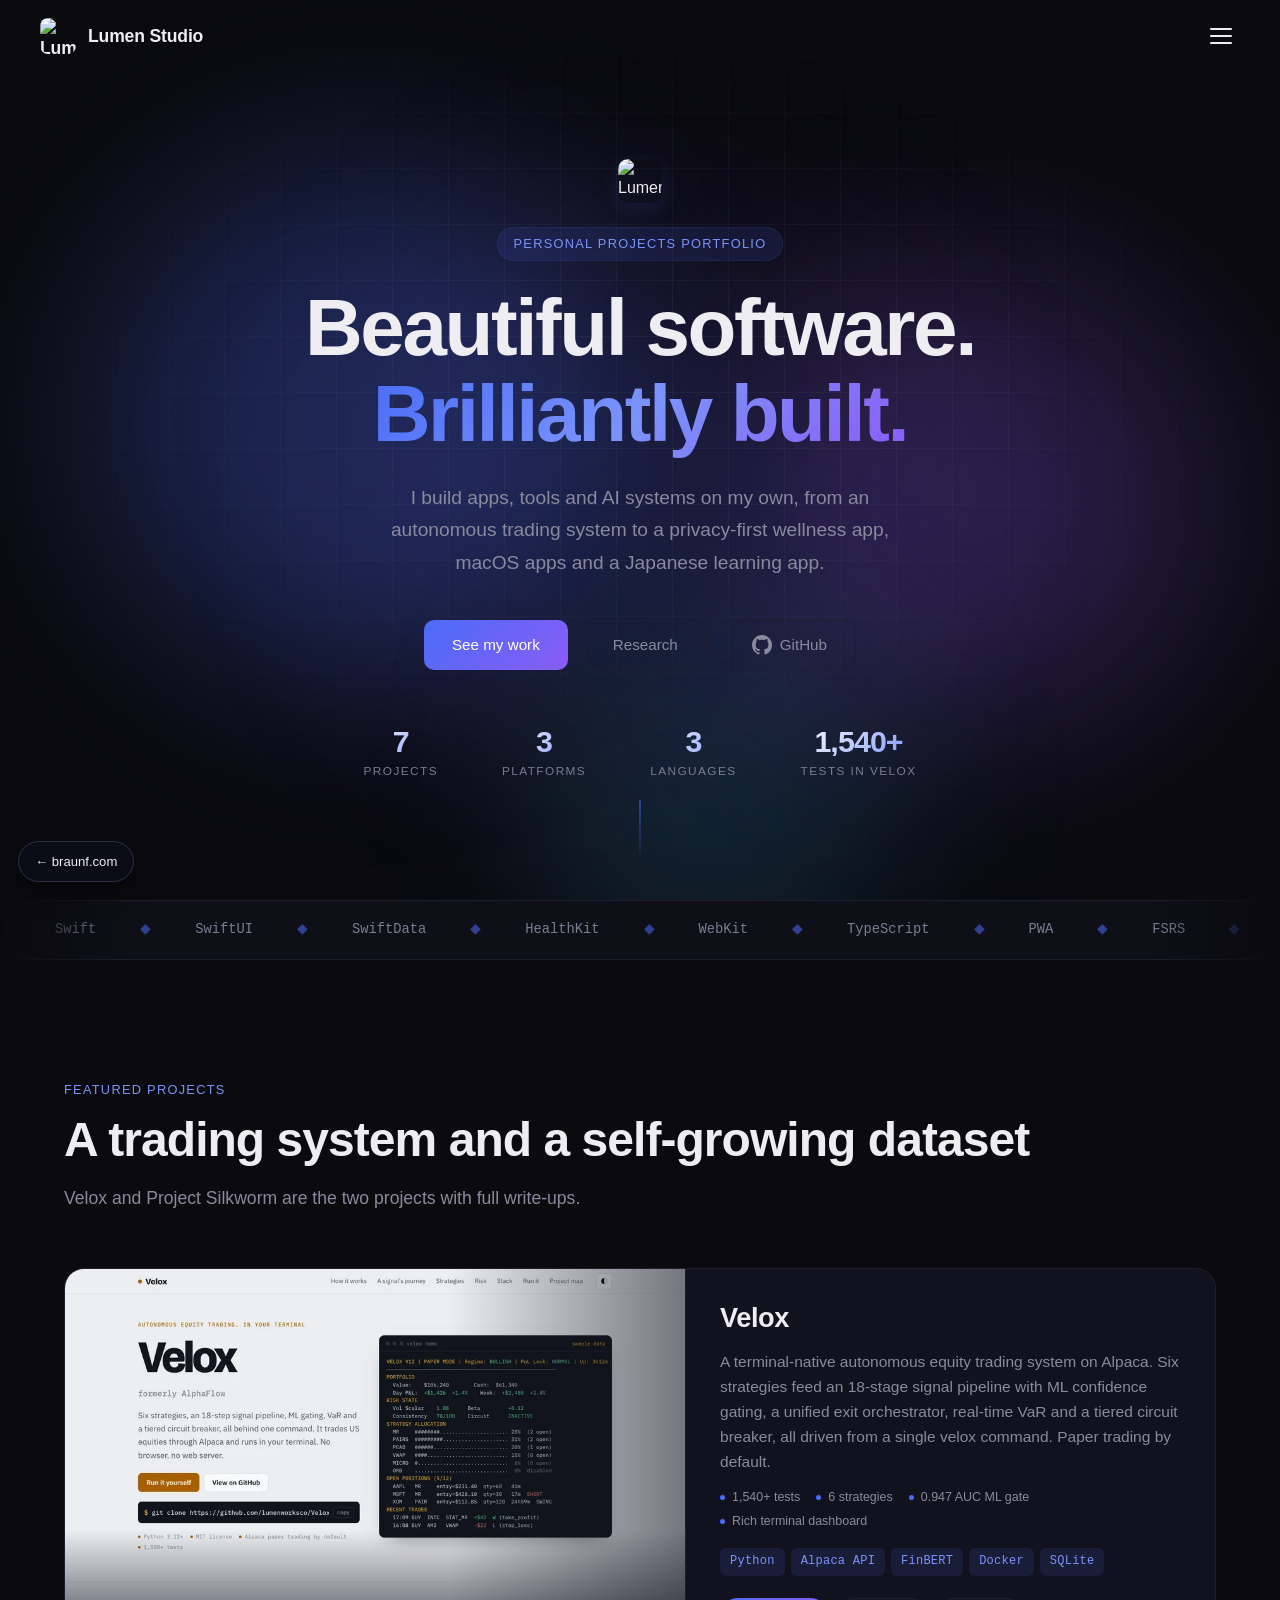
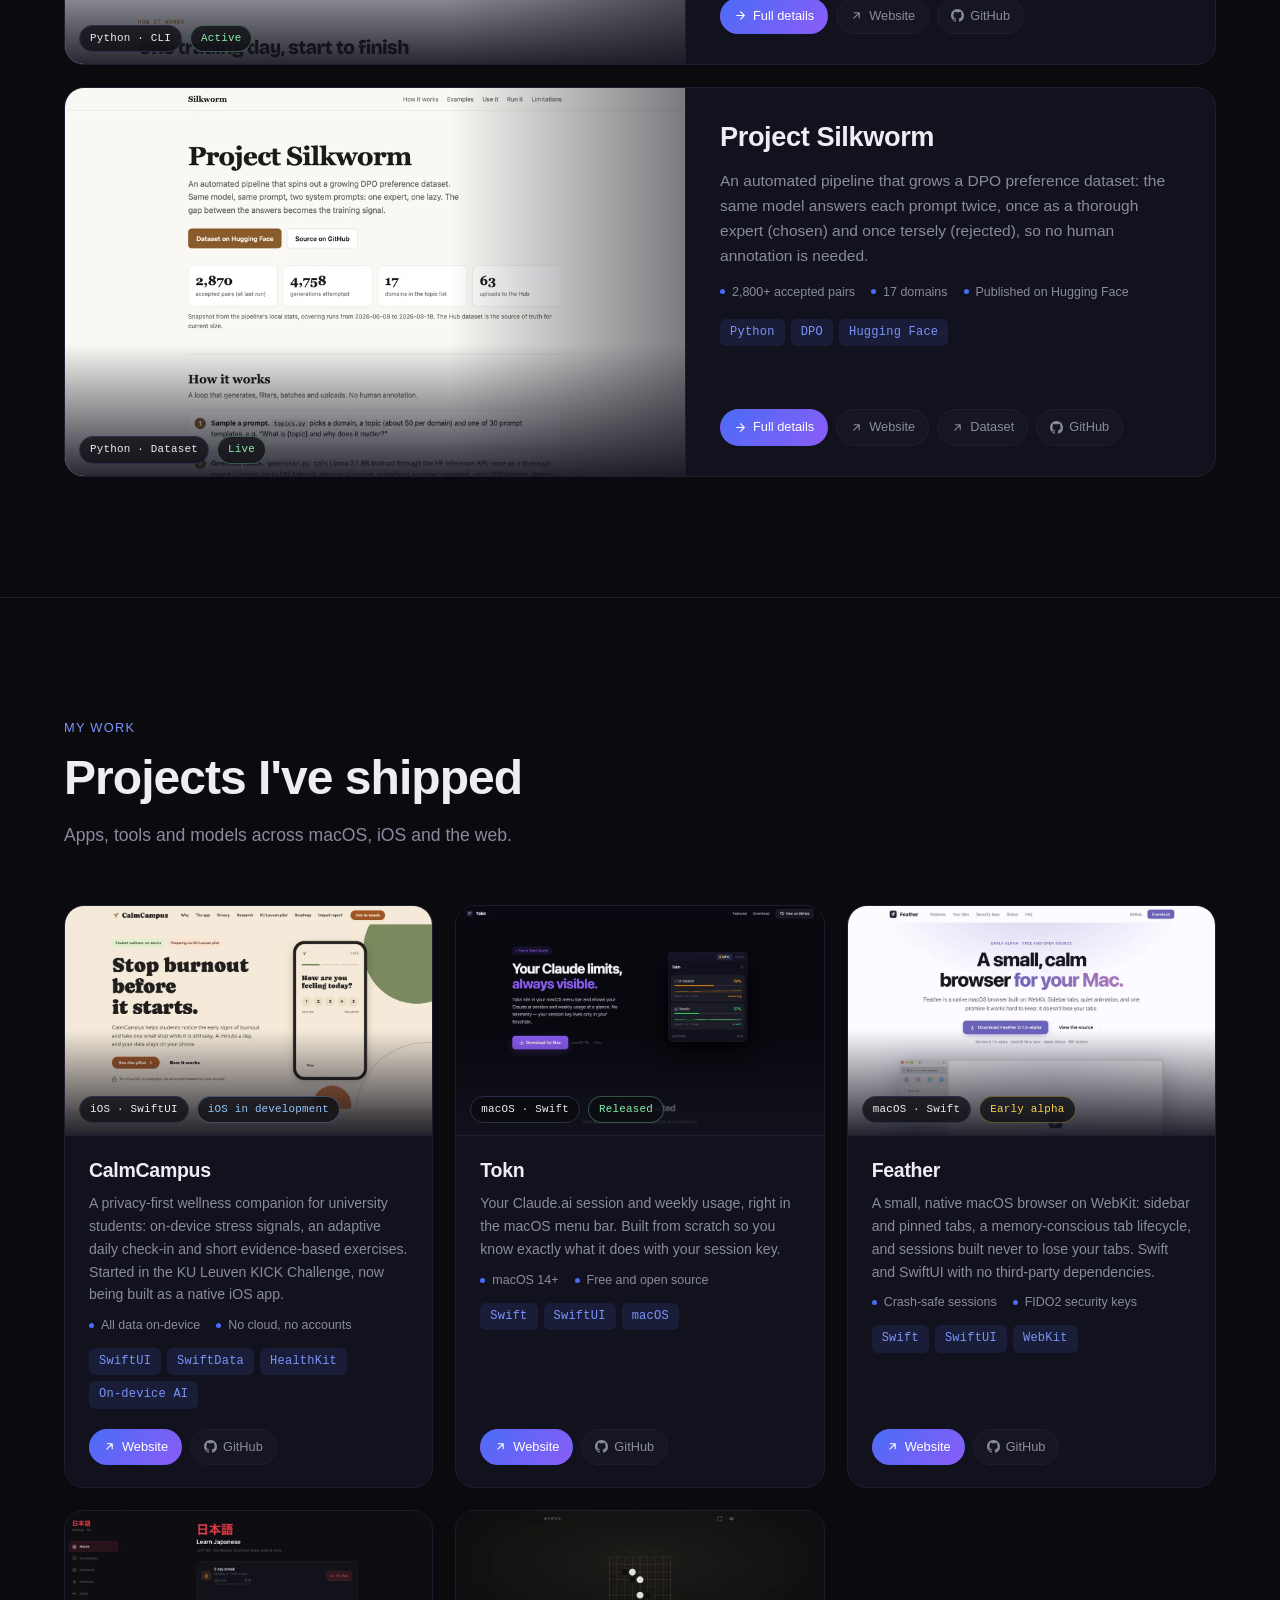
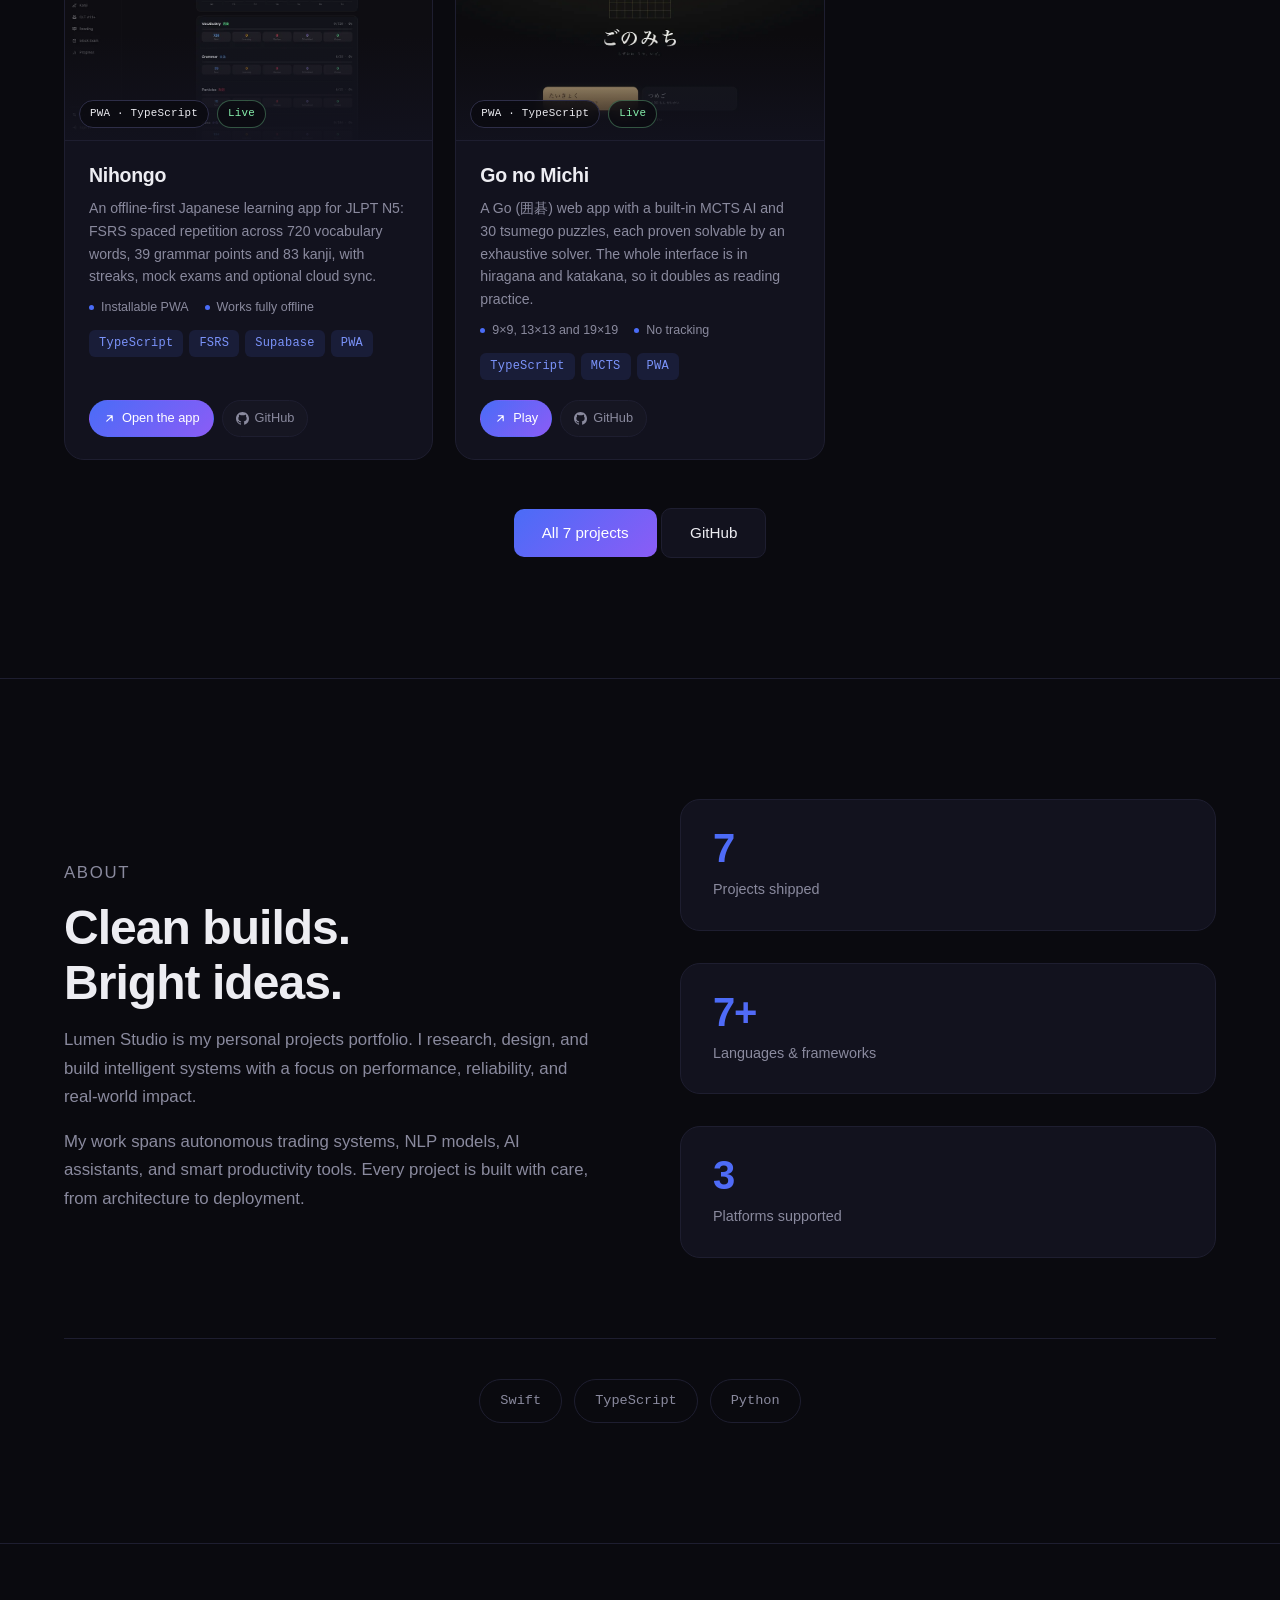
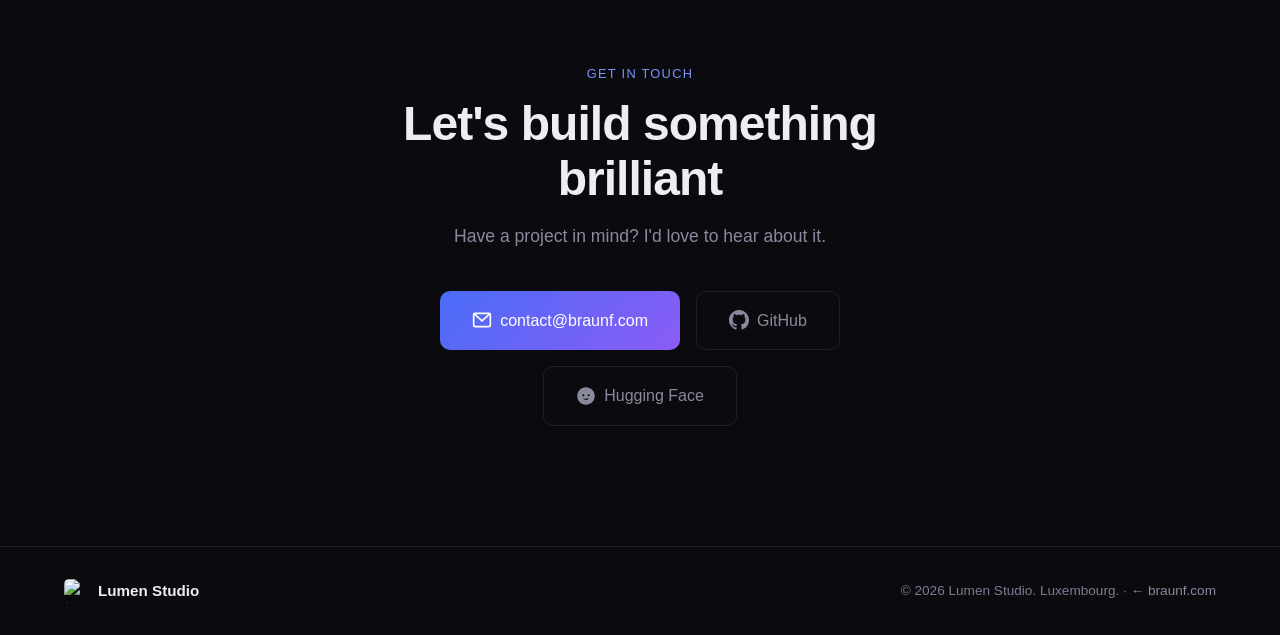
==== commit a7f6931a: "Use the contact@braunf.com address across the site, matching the other sites" ====
--- a/index.html
+++ b/index.html
@@ -176,9 +176,9 @@
                 <h2 class="section-title">Let's build something brilliant</h2>
                 <p class="contact-sub">Have a project in mind? I'd love to hear about it.</p>
                 <div class="contact-links">
-                    <a href="mailto:braunf25@proton.me" class="btn btn-primary btn-lg">
+                    <a href="mailto:contact@braunf.com" class="btn btn-primary btn-lg">
                         <svg width="20" height="20" viewBox="0 0 24 24" fill="none" stroke="currentColor" stroke-width="2"><rect x="2" y="4" width="20" height="16" rx="2"/><polyline points="22,4 12,13 2,4"/></svg>
-                        braunf25@proton.me
+                        contact@braunf.com
                     </a>
                     <a href="https://github.com/lumenworksco" target="_blank" rel="noopener" class="btn btn-ghost btn-lg">
                         <svg width="20" height="20" viewBox="0 0 24 24" fill="currentColor"><path d="M12 0C5.37 0 0 5.37 0 12c0 5.31 3.435 9.795 8.205 11.385.6.105.825-.255.825-.57 0-.285-.015-1.23-.015-2.235-3.015.555-3.795-.735-4.035-1.41-.135-.345-.72-1.41-1.23-1.695-.42-.225-1.02-.78-.015-.795.945-.015 1.62.87 1.845 1.23 1.08 1.815 2.805 1.305 3.495.99.105-.78.42-1.305.765-1.605-2.67-.3-5.46-1.335-5.46-5.925 0-1.305.465-2.385 1.23-3.225-.12-.3-.54-1.53.12-3.18 0 0 1.005-.315 3.3 1.23.96-.27 1.98-.405 3-.405s2.04.135 3 .405c2.295-1.56 3.3-1.23 3.3-1.23.66 1.65.24 2.88.12 3.18.765.84 1.23 1.905 1.23 3.225 0 4.605-2.805 5.625-5.475 5.925.435.375.81 1.095.81 2.22 0 1.605-.015 2.895-.015 3.3 0 .315.225.69.825.57A12.02 12.02 0 0024 12c0-6.63-5.37-12-12-12z"/></svg>
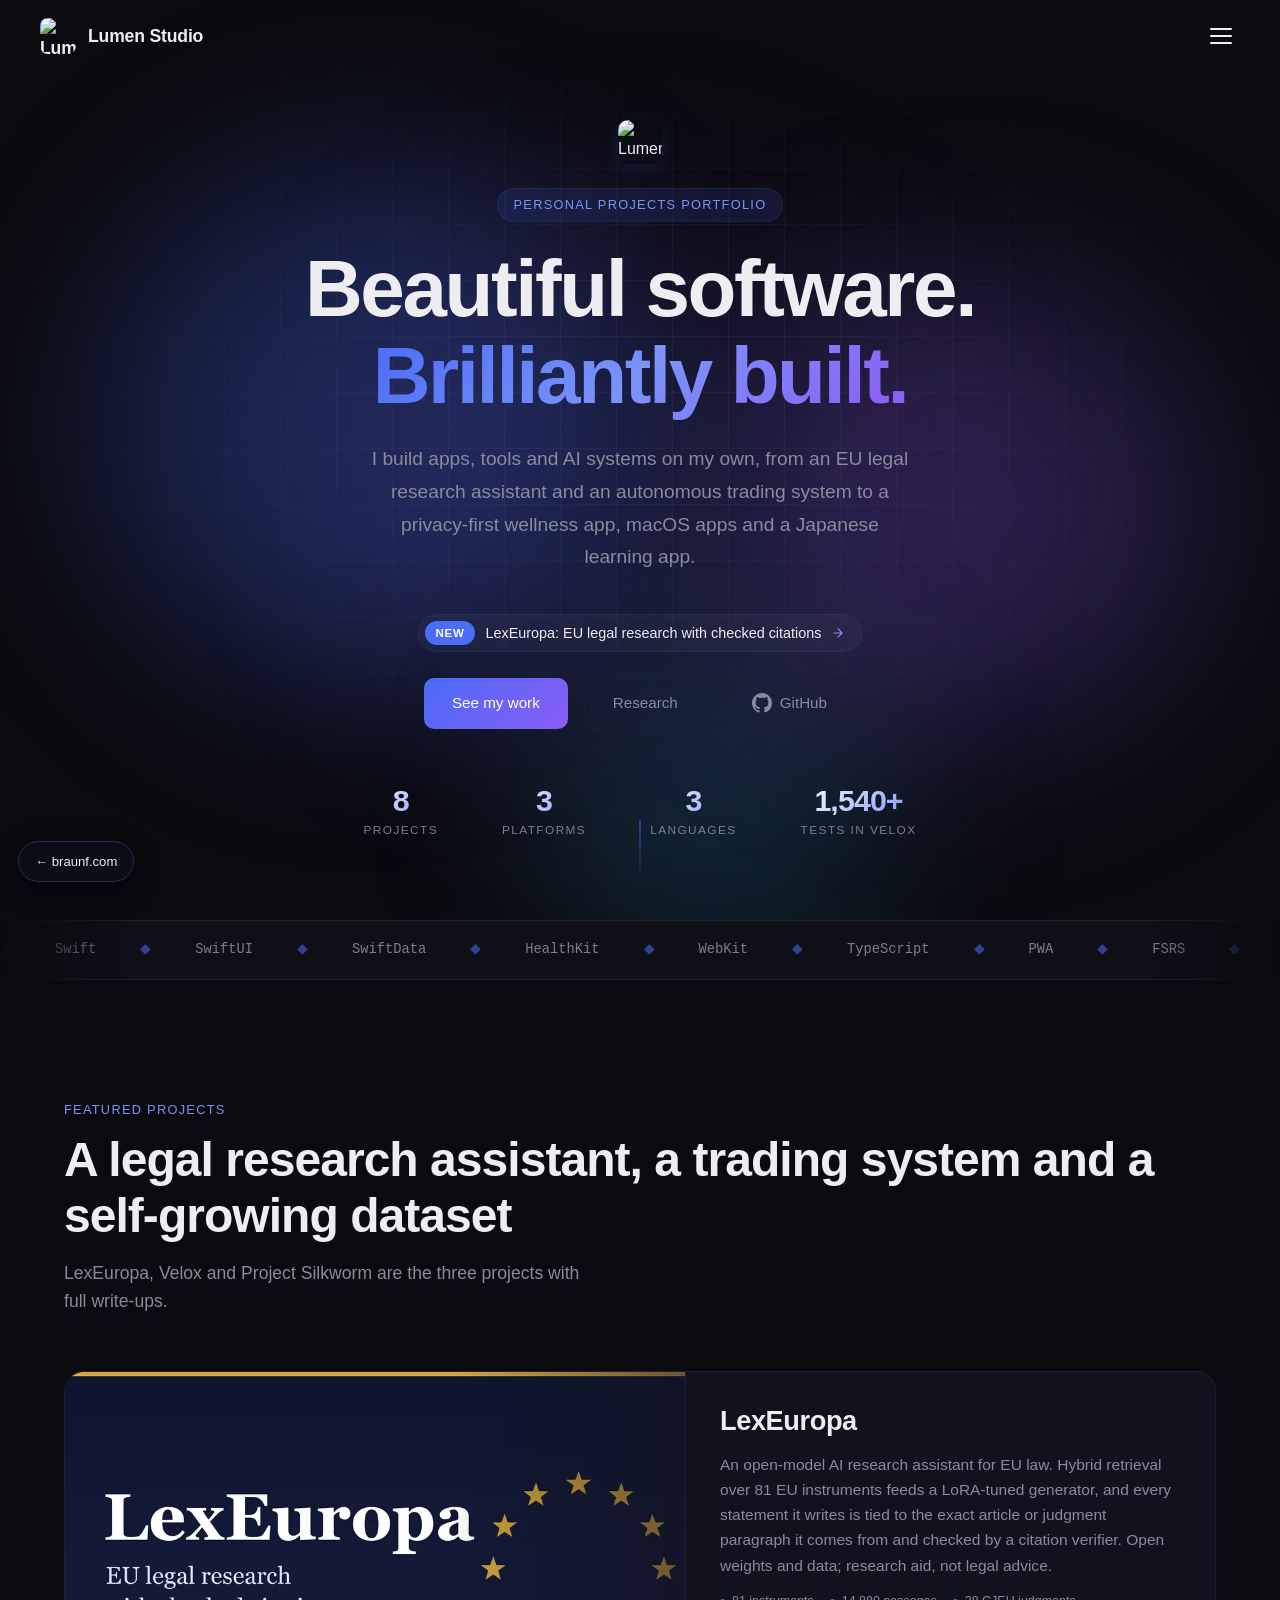
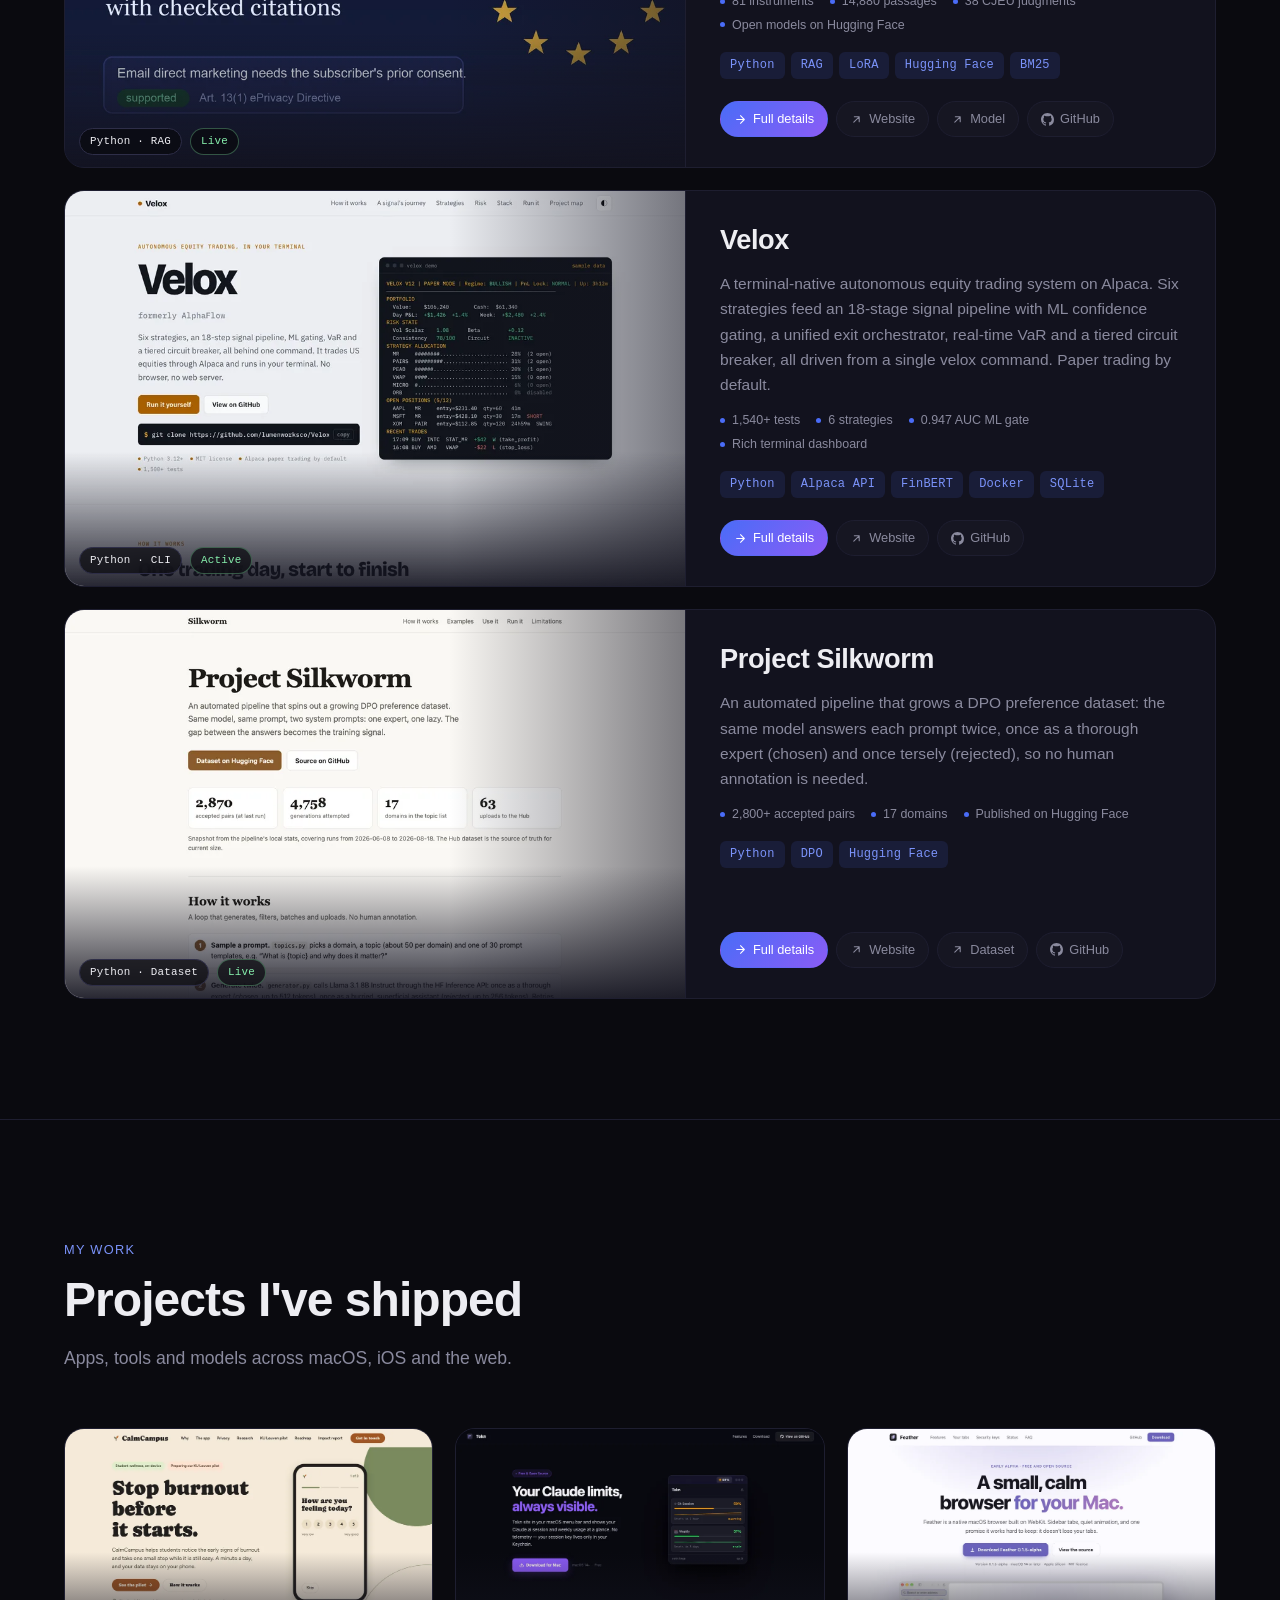
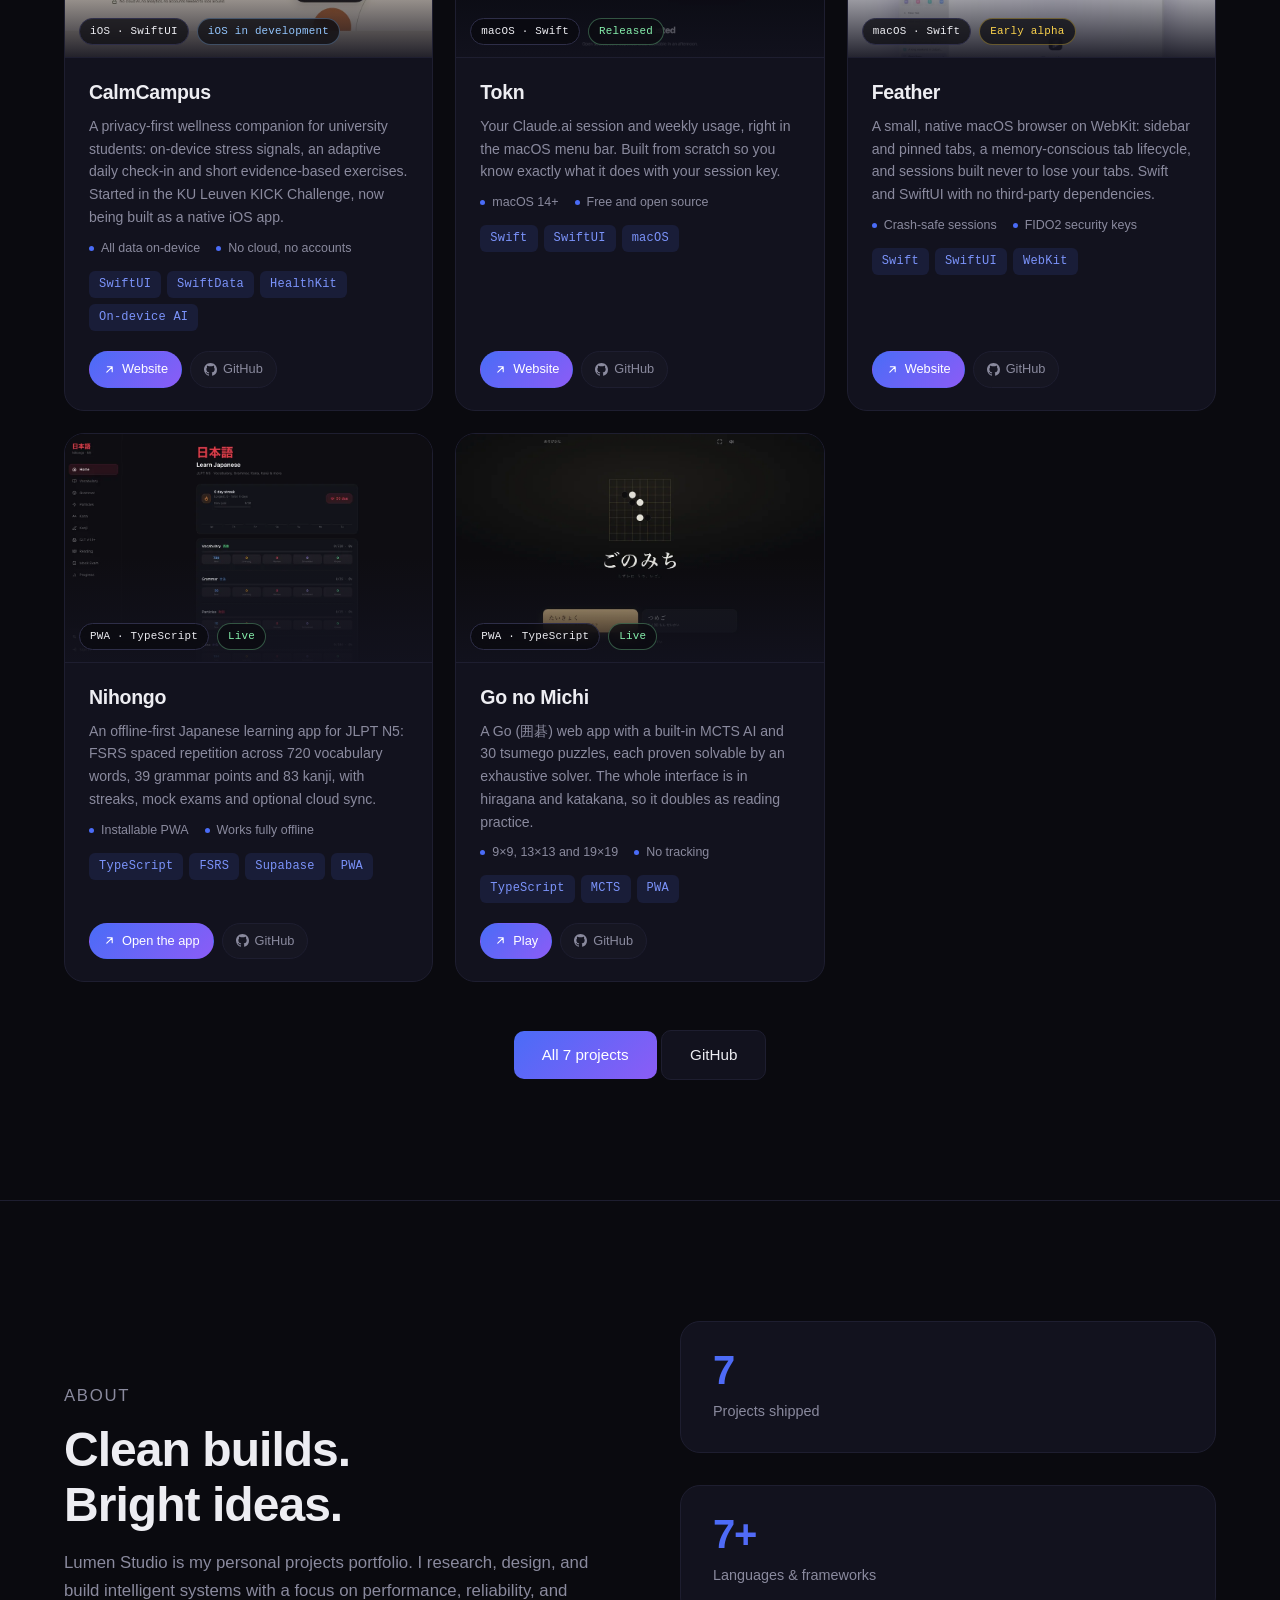
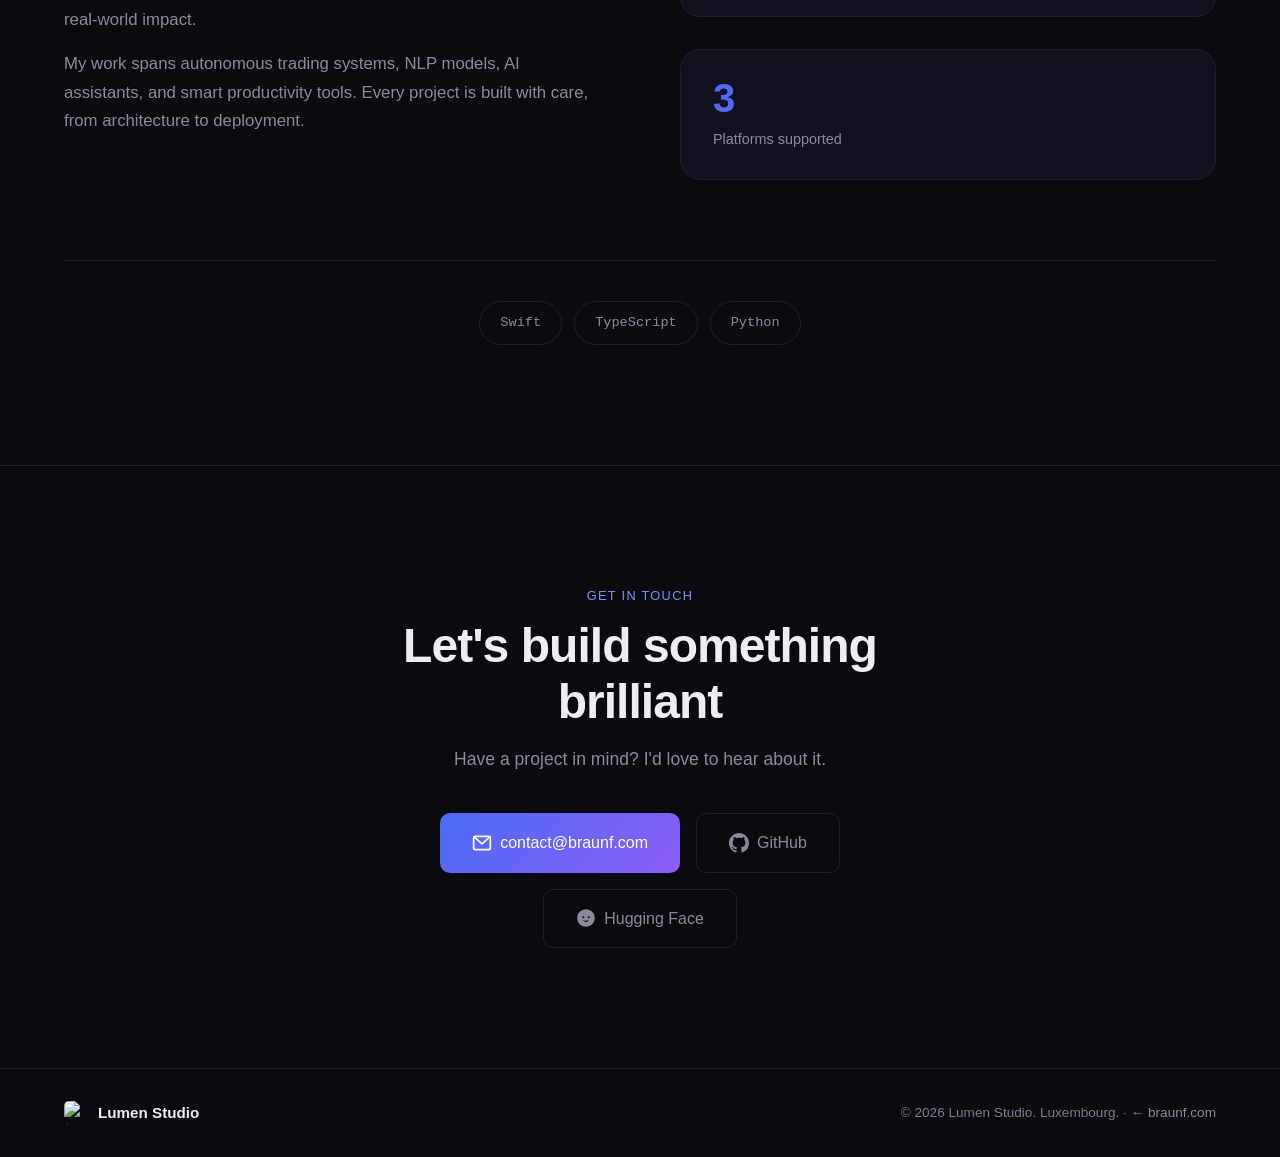
==== commit bf0bece3: "Add LexEuropa: header link, hero pill, featured project card, project page and Projects entry" ====
--- a/index.html
+++ b/index.html
@@ -4,14 +4,14 @@
     <meta charset="UTF-8">
     <meta name="viewport" content="width=device-width, initial-scale=1.0">
     <title>Lumen Studio — Beautiful software. Brilliantly built.</title>
-    <meta name="description" content="Lumen Studio is my personal projects portfolio: apps, tools and AI systems I build on my own, from an autonomous trading system to a privacy-first wellness app, macOS apps and a Japanese learning app.">
+    <meta name="description" content="Lumen Studio is my personal projects portfolio: apps, tools and AI systems I build on my own, from an EU legal research assistant and an autonomous trading system to a privacy-first wellness app, macOS apps and a Japanese learning app.">
     <meta property="og:type"        content="website">
     <meta property="og:title"       content="Lumen Studio — Beautiful software. Brilliantly built.">
-    <meta property="og:description" content="Lumen Studio is my personal projects portfolio: apps, tools and AI systems I build on my own, from an autonomous trading system to a privacy-first wellness app, macOS apps and a Japanese learning app.">
+    <meta property="og:description" content="Lumen Studio is my personal projects portfolio: apps, tools and AI systems I build on my own, from an EU legal research assistant and an autonomous trading system to a privacy-first wellness app, macOS apps and a Japanese learning app.">
     <meta property="og:image"       content="https://projects.braunf.com/assets/og-image.png">
     <meta name="twitter:card"       content="summary_large_image">
     <meta name="twitter:title"      content="Lumen Studio — Beautiful software. Brilliantly built.">
-    <meta name="twitter:description" content="Lumen Studio is my personal projects portfolio: apps, tools and AI systems I build on my own, from an autonomous trading system to a privacy-first wellness app, macOS apps and a Japanese learning app.">
+    <meta name="twitter:description" content="Lumen Studio is my personal projects portfolio: apps, tools and AI systems I build on my own, from an EU legal research assistant and an autonomous trading system to a privacy-first wellness app, macOS apps and a Japanese learning app.">
     <meta name="twitter:image"      content="https://projects.braunf.com/assets/og-image.png">
     <meta name="theme-color" content="#0a0a0f">
     <meta property="og:site_name" content="Lumen Studio">
@@ -32,6 +32,7 @@
                 <span></span><span></span><span></span>
             </button>
             <ul class="nav-links" id="nav-links">
+                <li><a href="lexeuropa.html" class="nav-velox">LexEuropa</a></li>
                 <li><a href="velox.html" class="nav-velox">Velox</a></li>
                 <li><a href="silkworm.html" class="nav-velox">Silkworm</a></li>
                 <li><a href="projects.html" class="nav-projects">Projects</a></li>
@@ -78,14 +79,15 @@
                 Beautiful software.<br>
                 <span class="hero-accent">Brilliantly built.</span>
             </h1>
-            <p class="hero-sub">I build apps, tools and AI systems on my own, from an autonomous trading system to a privacy-first wellness app, macOS apps and a Japanese learning app.</p>
+            <p class="hero-sub">I build apps, tools and AI systems on my own, from an EU legal research assistant and an autonomous trading system to a privacy-first wellness app, macOS apps and a Japanese learning app.</p>
+            <a href="lexeuropa.html" class="hero-new"><span class="hero-new-tag">New</span>LexEuropa: EU legal research with checked citations<svg viewBox="0 0 24 24" fill="none" stroke="currentColor" stroke-width="2" stroke-linecap="round" stroke-linejoin="round"><path d="M5 12h14M12 5l7 7-7 7"/></svg></a>
             <div class="hero-actions">
                 <a href="#work" class="btn btn-primary">See my work</a>
                 <a href="https://research.braunf.com" class="btn btn-ghost">Research</a>
                 <a href="https://github.com/lumenworksco" target="_blank" rel="noopener" class="btn btn-ghost"><svg width="20" height="20" viewBox="0 0 24 24" fill="currentColor"><path d="M12 0C5.37 0 0 5.37 0 12c0 5.31 3.435 9.795 8.205 11.385.6.105.825-.255.825-.57 0-.285-.015-1.23-.015-2.235-3.015.555-3.795-.735-4.035-1.41-.135-.345-.72-1.41-1.23-1.695-.42-.225-1.02-.78-.015-.795.945-.015 1.62.87 1.845 1.23 1.08 1.815 2.805 1.305 3.495.99.105-.78.42-1.305.765-1.605-2.67-.3-5.46-1.335-5.46-5.925 0-1.305.465-2.385 1.23-3.225-.12-.3-.54-1.53.12-3.18 0 0 1.005-.315 3.3 1.23.96-.27 1.98-.405 3-.405s2.04.135 3 .405c2.295-1.56 3.3-1.23 3.3-1.23.66 1.65.24 2.88.12 3.18.765.84 1.23 1.905 1.23 3.225 0 4.605-2.805 5.625-5.475 5.925.435.375.81 1.095.81 2.22 0 1.605-.015 2.895-.015 3.3 0 .315.225.69.825.57A12.02 12.02 0 0024 12c0-6.63-5.37-12-12-12z"/></svg>GitHub</a>
             </div>
             <div class="hero-stats">
-                <div class="hero-stat"><span class="hero-stat-num">7</span><span class="hero-stat-label">Projects</span></div>
+                <div class="hero-stat"><span class="hero-stat-num">8</span><span class="hero-stat-label">Projects</span></div>
                 <div class="hero-stat"><span class="hero-stat-num">3</span><span class="hero-stat-label">Platforms</span></div>
                 <div class="hero-stat"><span class="hero-stat-num">3</span><span class="hero-stat-label">Languages</span></div>
                 <div class="hero-stat"><span class="hero-stat-num">1,540+</span><span class="hero-stat-label">Tests in Velox</span></div>
@@ -96,16 +98,18 @@
         </div>
     </header>
 
-    <div class="marquee" aria-hidden="true"><div class="marquee-track"><span>Swift</span><span>SwiftUI</span><span>SwiftData</span><span>HealthKit</span><span>WebKit</span><span>TypeScript</span><span>PWA</span><span>FSRS</span><span>MCTS</span><span>Python</span><span>Alpaca API</span><span>FinBERT</span><span>Hugging Face</span><span>DPO</span><span>Docker</span><span>Swift</span><span>SwiftUI</span><span>SwiftData</span><span>HealthKit</span><span>WebKit</span><span>TypeScript</span><span>PWA</span><span>FSRS</span><span>MCTS</span><span>Python</span><span>Alpaca API</span><span>FinBERT</span><span>Hugging Face</span><span>DPO</span><span>Docker</span></div></div>
+    <div class="marquee" aria-hidden="true"><div class="marquee-track"><span>Swift</span><span>SwiftUI</span><span>SwiftData</span><span>HealthKit</span><span>WebKit</span><span>TypeScript</span><span>PWA</span><span>FSRS</span><span>MCTS</span><span>Python</span><span>Alpaca API</span><span>FinBERT</span><span>Hugging Face</span><span>DPO</span><span>Docker</span><span>RAG</span><span>LoRA</span><span>BM25</span><span>Swift</span><span>SwiftUI</span><span>SwiftData</span><span>HealthKit</span><span>WebKit</span><span>TypeScript</span><span>PWA</span><span>FSRS</span><span>MCTS</span><span>Python</span><span>Alpaca API</span><span>FinBERT</span><span>Hugging Face</span><span>DPO</span><span>Docker</span><span>RAG</span><span>LoRA</span><span>BM25</span></div></div>
 
     <section class="spotlight" id="velox">
         <div class="container">
             <div class="section-header">
                 <p class="section-label">Featured Projects</p>
-                <h2 class="section-title">A trading system and a self-growing dataset</h2>
-                <p class="section-sub">Velox and Project Silkworm are the two projects with full write-ups.</p>
+                <h2 class="section-title">A legal research assistant, a trading system and a self-growing dataset</h2>
+                <p class="section-sub">LexEuropa, Velox and Project Silkworm are the three projects with full write-ups.</p>
             </div>
             <div class="pc-grid">
+                <article class="pc pc-flagship" data-category="ai"><div class="pc-media"><img src="assets/projects/lexeuropa.webp" alt="LexEuropa website preview" width="1000" height="625" loading="lazy"><div class="pc-chips"><span class="pc-chip">Python · RAG</span><span class="pc-chip is-live">Live</span></div></div><div class="pc-main"><div class="pc-body"><h3 class="pc-title">LexEuropa</h3><p class="pc-desc">An open-model AI research assistant for EU law. Hybrid retrieval over 81 EU instruments feeds a LoRA-tuned generator, and every statement it writes is tied to the exact article or judgment paragraph it comes from and checked by a citation verifier. Open weights and data; research aid, not legal advice.</p><ul class="pc-facts"><li>81 instruments</li><li>14,880 passages</li><li>38 CJEU judgments</li><li>Open models on Hugging Face</li></ul><div class="pc-tags"><span class="project-tag">Python</span><span class="project-tag">RAG</span><span class="project-tag">LoRA</span><span class="project-tag">Hugging Face</span><span class="project-tag">BM25</span></div></div><div class="pc-links"><a href="lexeuropa.html" class="pc-link is-primary"><svg viewBox="0 0 24 24" fill="none" stroke="currentColor" stroke-width="2" stroke-linecap="round" stroke-linejoin="round"><path d="M5 12h14M12 5l7 7-7 7"/></svg>Full details</a><a href="https://lex.braunf.com" target="_blank" rel="noopener" class="pc-link"><svg viewBox="0 0 24 24" fill="none" stroke="currentColor" stroke-width="2" stroke-linecap="round" stroke-linejoin="round"><path d="M7 17L17 7M8 7h9v9"/></svg>Website</a><a href="https://huggingface.co/iPwnds/lexeuropa-qwen3b-merged-v4" target="_blank" rel="noopener" class="pc-link"><svg viewBox="0 0 24 24" fill="none" stroke="currentColor" stroke-width="2" stroke-linecap="round" stroke-linejoin="round"><path d="M7 17L17 7M8 7h9v9"/></svg>Model</a><a href="https://github.com/lumenworksco/-LexEuropa" target="_blank" rel="noopener" class="pc-link"><svg viewBox="0 0 24 24" fill="currentColor"><path d="M12 0C5.37 0 0 5.37 0 12c0 5.31 3.435 9.795 8.205 11.385.6.105.825-.255.825-.57 0-.285-.015-1.23-.015-2.235-3.015.555-3.795-.735-4.035-1.41-.135-.345-.72-1.41-1.23-1.695-.42-.225-1.02-.78-.015-.795.945-.015 1.62.87 1.845 1.23 1.08 1.815 2.805 1.305 3.495.99.105-.78.42-1.305.765-1.605-2.67-.3-5.46-1.335-5.46-5.925 0-1.305.465-2.385 1.23-3.225-.12-.3-.54-1.53.12-3.18 0 0 1.005-.315 3.3 1.23.96-.27 1.98-.405 3-.405s2.04.135 3 .405c2.295-1.56 3.3-1.23 3.3-1.23.66 1.65.24 2.88.12 3.18.765.84 1.23 1.905 1.23 3.225 0 4.605-2.805 5.625-5.475 5.925.435.375.81 1.095.81 2.22 0 1.605-.015 2.895-.015 3.3 0 .315.225.69.825.57A12.02 12.02 0 0024 12c0-6.63-5.37-12-12-12z"/></svg>GitHub</a></div></div></article>
+
                 <article class="pc pc-flagship" data-category="trading ai"><div class="pc-media"><img src="assets/projects/velox.webp" alt="Velox website preview" width="1000" height="625" loading="lazy"><div class="pc-chips"><span class="pc-chip">Python · CLI</span><span class="pc-chip is-live">Active</span></div></div><div class="pc-main"><div class="pc-body"><h3 class="pc-title">Velox</h3><p class="pc-desc">A terminal-native autonomous equity trading system on Alpaca. Six strategies feed an 18-stage signal pipeline with ML confidence gating, a unified exit orchestrator, real-time VaR and a tiered circuit breaker, all driven from a single velox command. Paper trading by default.</p><ul class="pc-facts"><li>1,540+ tests</li><li>6 strategies</li><li>0.947 AUC ML gate</li><li>Rich terminal dashboard</li></ul><div class="pc-tags"><span class="project-tag">Python</span><span class="project-tag">Alpaca API</span><span class="project-tag">FinBERT</span><span class="project-tag">Docker</span><span class="project-tag">SQLite</span></div></div><div class="pc-links"><a href="velox.html" class="pc-link is-primary"><svg viewBox="0 0 24 24" fill="none" stroke="currentColor" stroke-width="2" stroke-linecap="round" stroke-linejoin="round"><path d="M5 12h14M12 5l7 7-7 7"/></svg>Full details</a><a href="https://velox.braunf.com" target="_blank" rel="noopener" class="pc-link"><svg viewBox="0 0 24 24" fill="none" stroke="currentColor" stroke-width="2" stroke-linecap="round" stroke-linejoin="round"><path d="M7 17L17 7M8 7h9v9"/></svg>Website</a><a href="https://github.com/lumenworksco/-Velox" target="_blank" rel="noopener" class="pc-link"><svg viewBox="0 0 24 24" fill="currentColor"><path d="M12 0C5.37 0 0 5.37 0 12c0 5.31 3.435 9.795 8.205 11.385.6.105.825-.255.825-.57 0-.285-.015-1.23-.015-2.235-3.015.555-3.795-.735-4.035-1.41-.135-.345-.72-1.41-1.23-1.695-.42-.225-1.02-.78-.015-.795.945-.015 1.62.87 1.845 1.23 1.08 1.815 2.805 1.305 3.495.99.105-.78.42-1.305.765-1.605-2.67-.3-5.46-1.335-5.46-5.925 0-1.305.465-2.385 1.23-3.225-.12-.3-.54-1.53.12-3.18 0 0 1.005-.315 3.3 1.23.96-.27 1.98-.405 3-.405s2.04.135 3 .405c2.295-1.56 3.3-1.23 3.3-1.23.66 1.65.24 2.88.12 3.18.765.84 1.23 1.905 1.23 3.225 0 4.605-2.805 5.625-5.475 5.925.435.375.81 1.095.81 2.22 0 1.605-.015 2.895-.015 3.3 0 .315.225.69.825.57A12.02 12.02 0 0024 12c0-6.63-5.37-12-12-12z"/></svg>GitHub</a></div></div></article>
 
                 <article class="pc pc-flagship" data-category="ai"><div class="pc-media"><img src="assets/projects/silkworm.webp" alt="Project Silkworm website preview" width="1000" height="625" loading="lazy"><div class="pc-chips"><span class="pc-chip">Python · Dataset</span><span class="pc-chip is-live">Live</span></div></div><div class="pc-main"><div class="pc-body"><h3 class="pc-title">Project Silkworm</h3><p class="pc-desc">An automated pipeline that grows a DPO preference dataset: the same model answers each prompt twice, once as a thorough expert (chosen) and once tersely (rejected), so no human annotation is needed.</p><ul class="pc-facts"><li>2,800+ accepted pairs</li><li>17 domains</li><li>Published on Hugging Face</li></ul><div class="pc-tags"><span class="project-tag">Python</span><span class="project-tag">DPO</span><span class="project-tag">Hugging Face</span></div></div><div class="pc-links"><a href="silkworm.html" class="pc-link is-primary"><svg viewBox="0 0 24 24" fill="none" stroke="currentColor" stroke-width="2" stroke-linecap="round" stroke-linejoin="round"><path d="M5 12h14M12 5l7 7-7 7"/></svg>Full details</a><a href="https://silk.braunf.com" target="_blank" rel="noopener" class="pc-link"><svg viewBox="0 0 24 24" fill="none" stroke="currentColor" stroke-width="2" stroke-linecap="round" stroke-linejoin="round"><path d="M7 17L17 7M8 7h9v9"/></svg>Website</a><a href="https://huggingface.co/datasets/iPwnds/Project-Silkworm" target="_blank" rel="noopener" class="pc-link"><svg viewBox="0 0 24 24" fill="none" stroke="currentColor" stroke-width="2" stroke-linecap="round" stroke-linejoin="round"><path d="M7 17L17 7M8 7h9v9"/></svg>Dataset</a><a href="https://github.com/lumenworksco/-Project-Silkworm" target="_blank" rel="noopener" class="pc-link"><svg viewBox="0 0 24 24" fill="currentColor"><path d="M12 0C5.37 0 0 5.37 0 12c0 5.31 3.435 9.795 8.205 11.385.6.105.825-.255.825-.57 0-.285-.015-1.23-.015-2.235-3.015.555-3.795-.735-4.035-1.41-.135-.345-.72-1.41-1.23-1.695-.42-.225-1.02-.78-.015-.795.945-.015 1.62.87 1.845 1.23 1.08 1.815 2.805 1.305 3.495.99.105-.78.42-1.305.765-1.605-2.67-.3-5.46-1.335-5.46-5.925 0-1.305.465-2.385 1.23-3.225-.12-.3-.54-1.53.12-3.18 0 0 1.005-.315 3.3 1.23.96-.27 1.98-.405 3-.405s2.04.135 3 .405c2.295-1.56 3.3-1.23 3.3-1.23.66 1.65.24 2.88.12 3.18.765.84 1.23 1.905 1.23 3.225 0 4.605-2.805 5.625-5.475 5.925.435.375.81 1.095.81 2.22 0 1.605-.015 2.895-.015 3.3 0 .315.225.69.825.57A12.02 12.02 0 0024 12c0-6.63-5.37-12-12-12z"/></svg>GitHub</a></div></div></article>
--- a/style.css
+++ b/style.css
@@ -219,6 +219,34 @@
     background: var(--accent-dim);
 }
 
+.hero-new {
+    display: inline-flex;
+    align-items: center;
+    gap: 10px;
+    margin: 0 0 26px;
+    padding: 6px 16px 6px 6px;
+    border: 1px solid var(--accent-dim);
+    border-radius: 100px;
+    background: rgba(255, 255, 255, 0.03);
+    color: var(--text);
+    font-size: 0.9rem;
+    text-decoration: none;
+    transition: border-color 0.2s, background 0.2s;
+}
+.hero-new:hover { border-color: var(--accent); background: var(--accent-dim); }
+.hero-new-tag {
+    padding: 3px 11px;
+    border-radius: 100px;
+    background: var(--accent);
+    color: #fff;
+    font-size: 0.72rem;
+    font-weight: 600;
+    letter-spacing: 0.06em;
+    text-transform: uppercase;
+}
+.hero-new svg { width: 14px; height: 14px; color: var(--accent-light); transition: transform 0.2s; }
+.hero-new:hover svg { transform: translateX(3px); }
+
 .hero-title {
     font-size: clamp(2.8rem, 7vw, 5rem);
     font-weight: 700;
